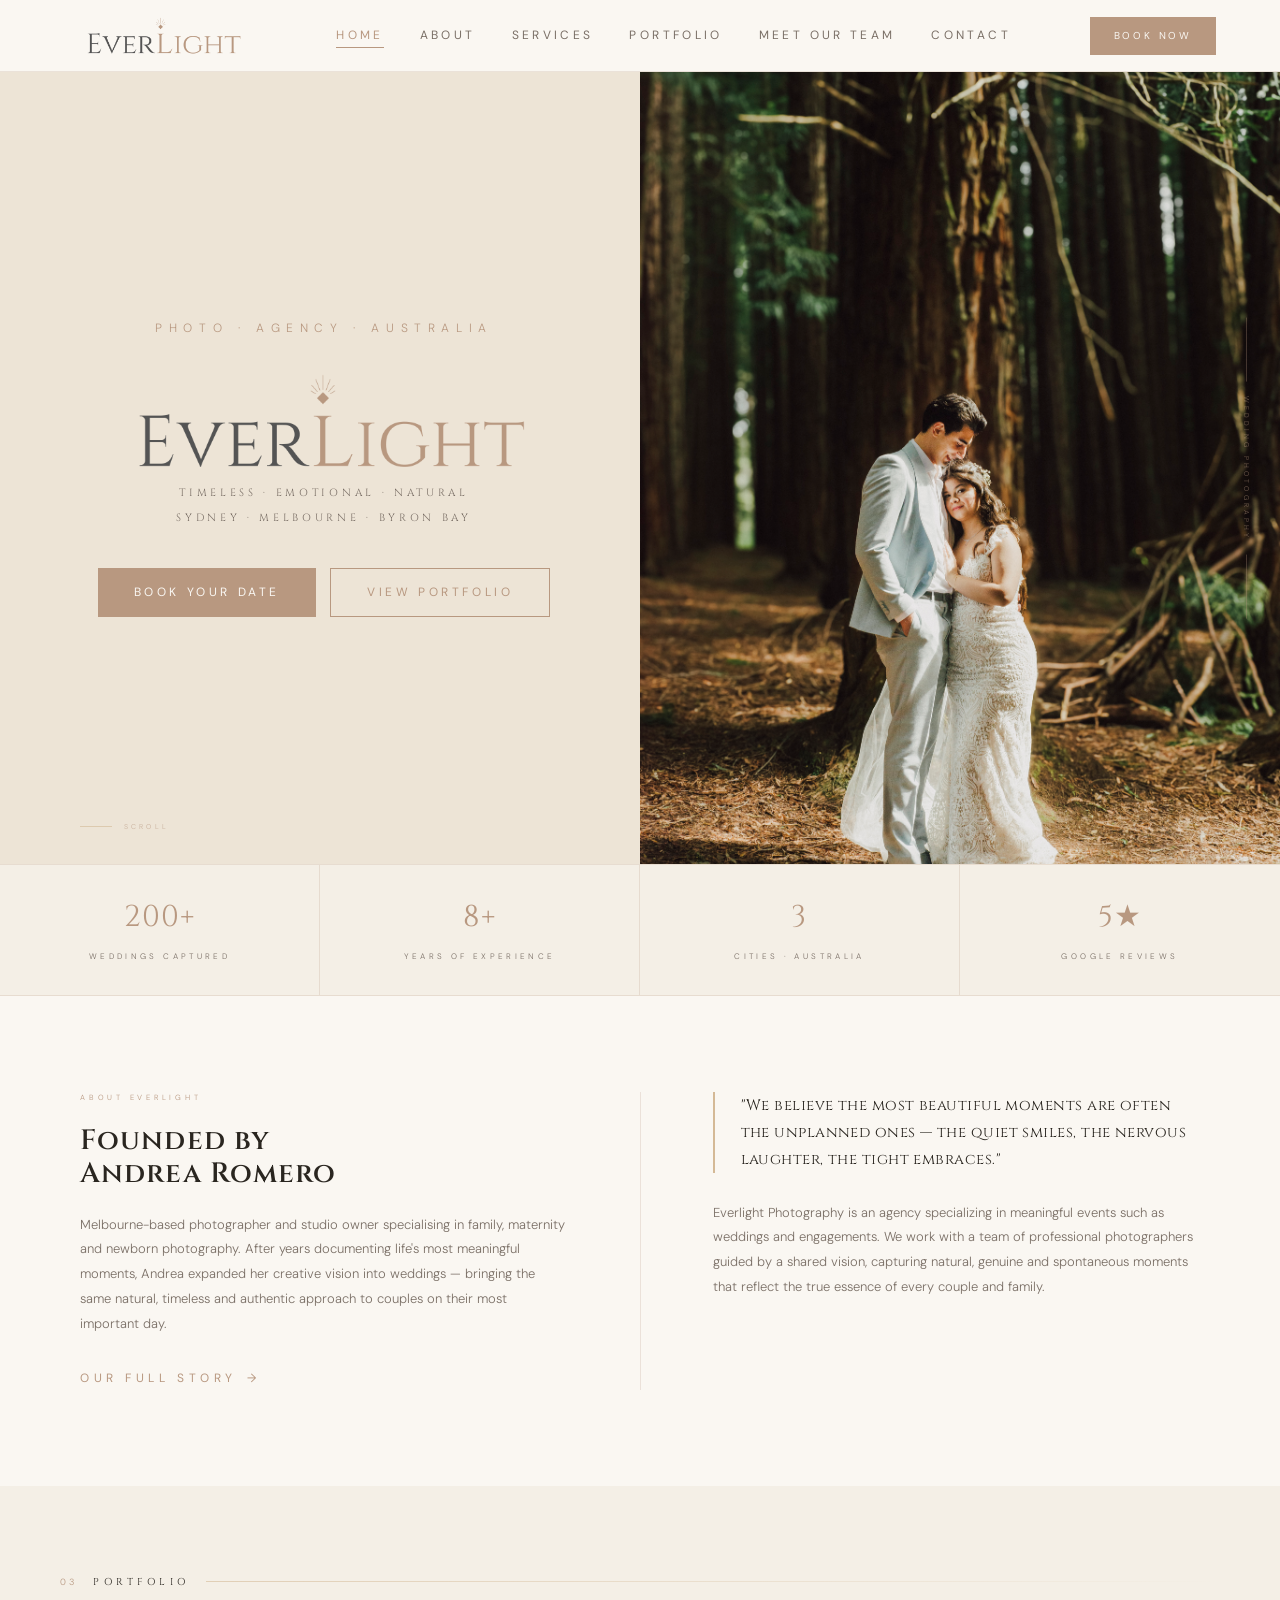
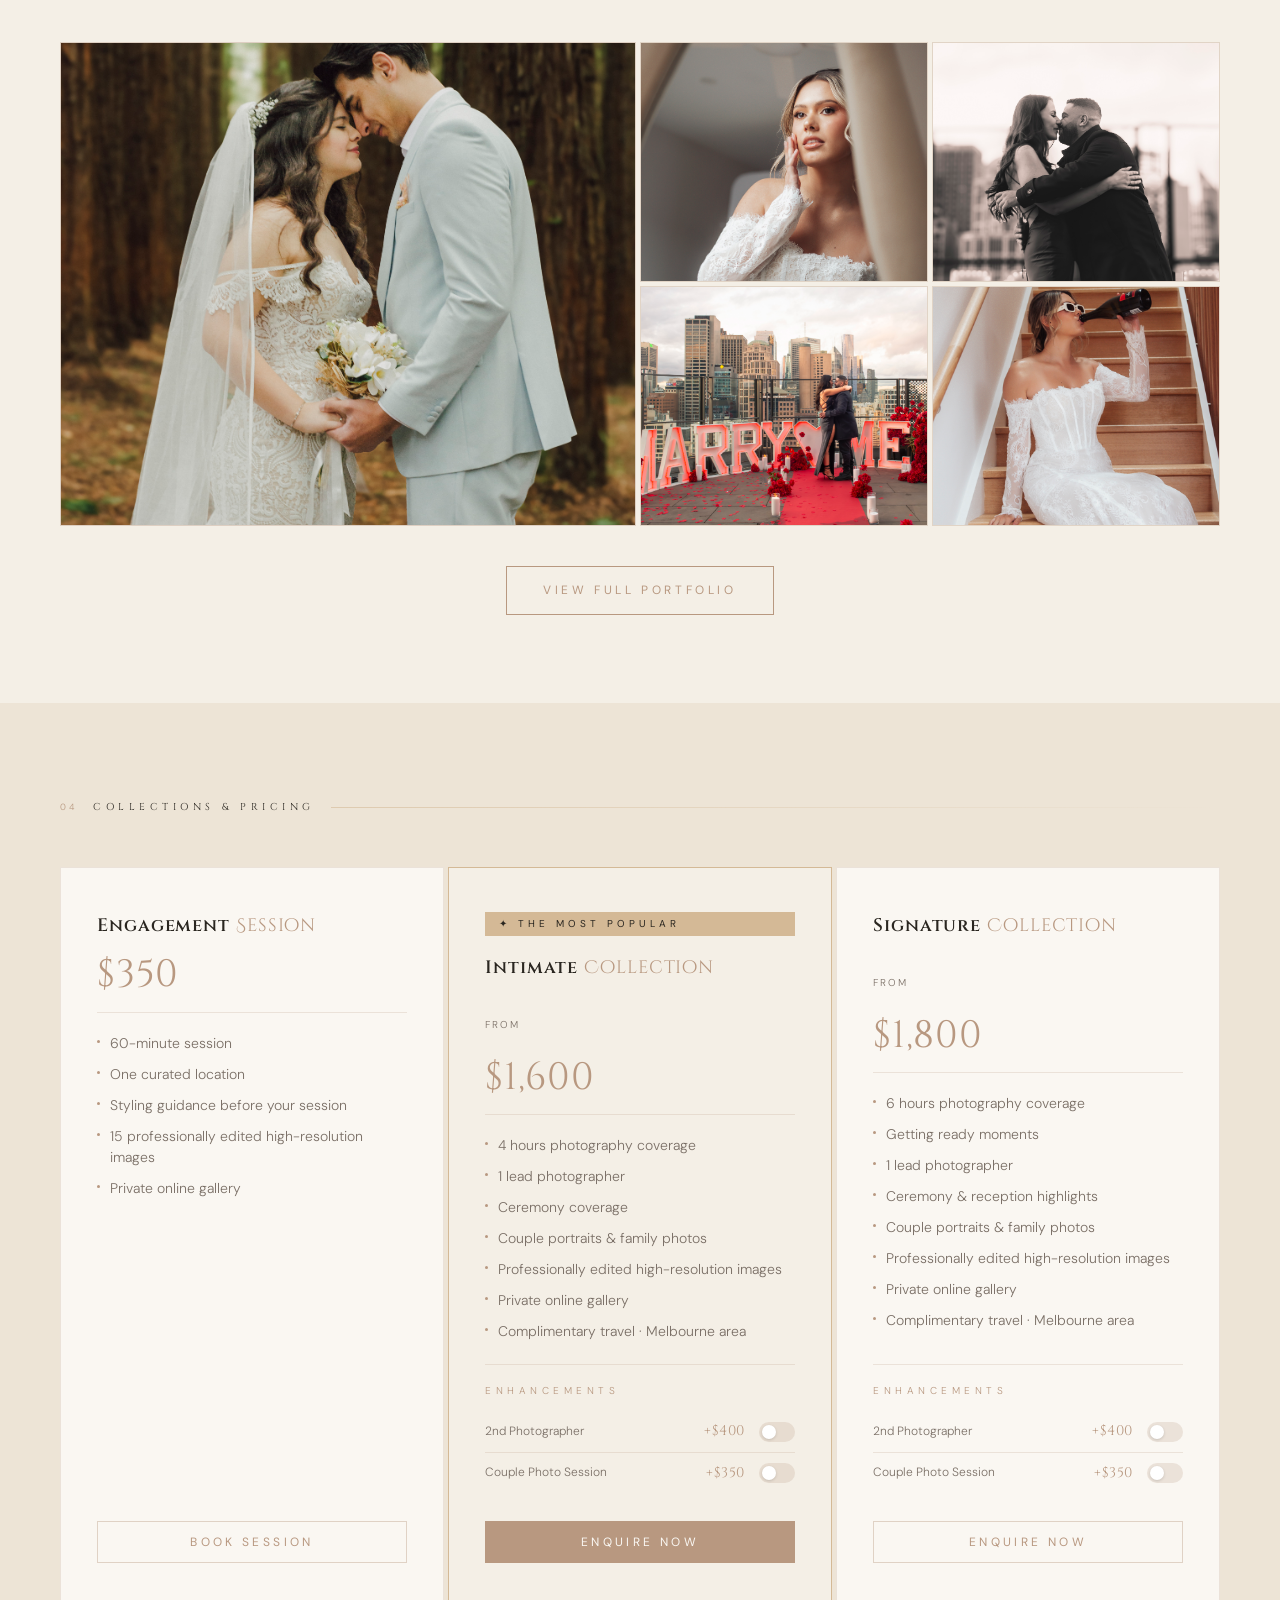
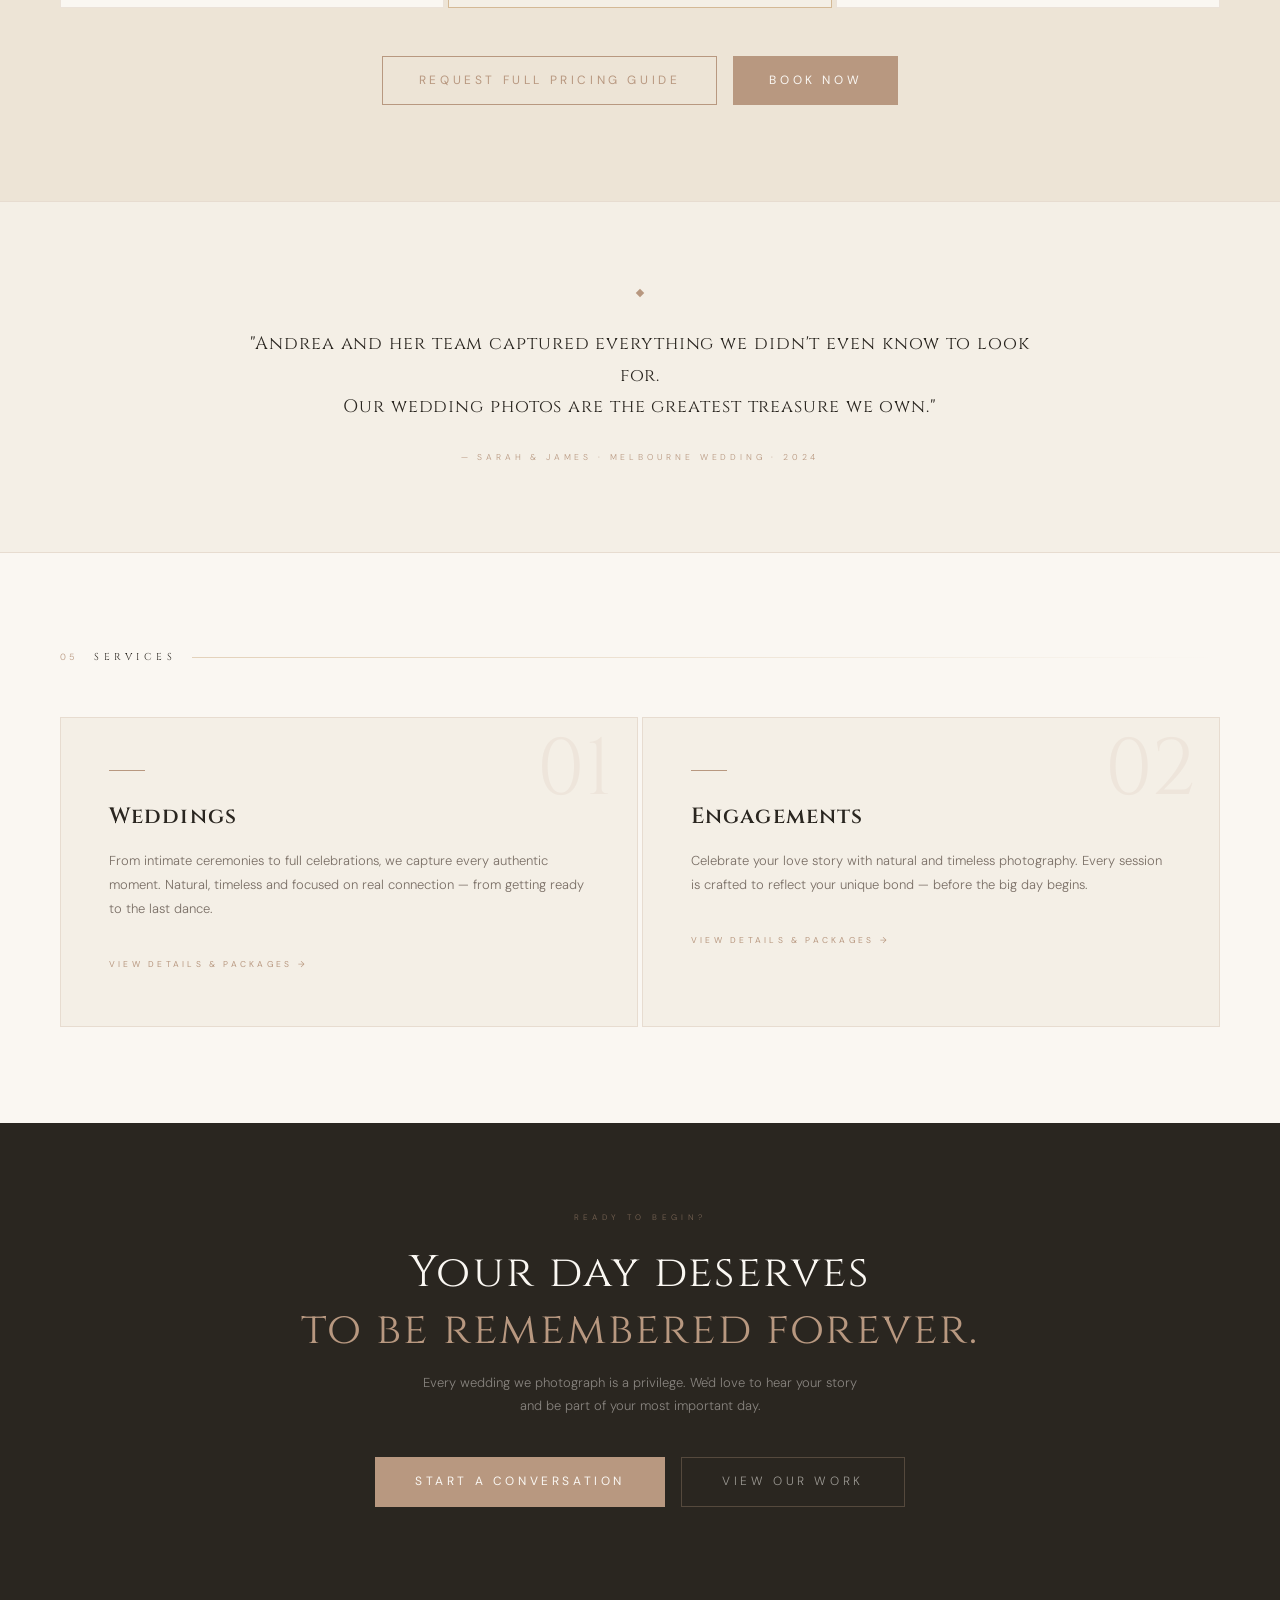
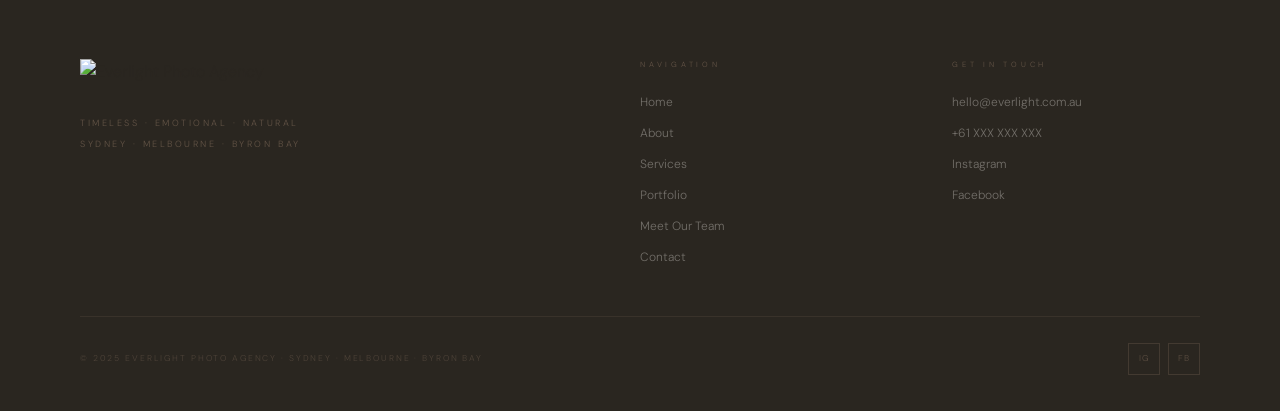
==== index.html @ 7fea63db "Primeros archivos" ====
<!DOCTYPE html>
<html lang="en">
<head>
  <meta charset="UTF-8">
  <meta name="viewport" content="width=device-width, initial-scale=1.0">
  <title>Everlight Photo Agency — Luxury Wedding Photography · Sydney · Melbourne · Byron Bay</title>
  <meta name="description" content="Everlight is a luxury wedding photography agency based in Australia. Timeless, emotional and natural photography for couples who value artistry above all.">
  <link rel="stylesheet" href="css/style.css">
  <style>
    /* Page-specific micro adjustments */
    .hero-photo-side { background: var(--linen); }
  </style>
</head>
<body>

  <!-- ════════════════════════════════════════════
       NAVBAR
  ════════════════════════════════════════════ -->
  <nav class="navbar" id="navbar">
    <a href="index.html" class="logo-wrap">
      <img src="images/logo-light.png" alt="Everlight Photo Agency" class="navbar-logo">
    </a>

    <div class="nav-links">
      <a href="index.html"     class="nav-link active">Home</a>
      <a href="about.html"     class="nav-link">About</a>
      <a href="services.html"  class="nav-link">Services</a>
      <a href="portfolio.html" class="nav-link">Portfolio</a>
      <a href="team.html"      class="nav-link">Meet Our Team</a>
      <a href="contact.html"   class="nav-link">Contact</a>
    </div>

    <a href="contact.html" class="nav-cta">Book Now</a>
  </nav>


  <!-- ════════════════════════════════════════════
       HERO — Split layout
  ════════════════════════════════════════════ -->
  <section class="hero">
    <!-- Left: content -->
    <div class="hero-content-side">
      <div class="hero-inner">
        <p class="hero-eyebrow">Photo · Agency · Australia</p>
        <h1 class="hero-heading">
          <img src="images/logo-light.png" alt="Everlight Photo Agency" >
        </h1>
        <p class="hero-tagline">
          Timeless · Emotional · Natural<br>
          Sydney · Melbourne · Byron Bay
        </p>
        <div class="hero-cta-row">
          <a href="contact.html"   class="btn-primary">Book Your Date</a>
          <a href="portfolio.html" class="btn-outline">View Portfolio</a>
        </div>
      </div>
      <div class="hero-scroll">
        <div class="hero-scroll-line"></div>
        <span class="hero-scroll-text">Scroll</span>
      </div>
    </div>

    <!-- Right: photo -->
    <div class="hero-photo-side">
      <img src="images/hero-wedding.png" alt="Everlight — Wedding Photography">
      <!-- Vertical label overlay -->
      <div class="hero-aside">
        <div class="hero-aside-line"></div>
        <span class="hero-aside-text">Wedding Photography</span>
        <div class="hero-aside-line"></div>
      </div>
    </div>
  </section>


  <!-- ════════════════════════════════════════════
       STATS STRIP
  ════════════════════════════════════════════ -->
  <div class="stats-strip">
    <div class="stat-item">
      <span class="stat-num">200+</span>
      <span class="stat-label">Weddings Captured</span>
    </div>
    <div class="stat-item">
      <span class="stat-num">8+</span>
      <span class="stat-label">Years of Experience</span>
    </div>
    <div class="stat-item">
      <span class="stat-num">3</span>
      <span class="stat-label">Cities · Australia</span>
    </div>
    <div class="stat-item">
      <span class="stat-num">5★</span>
      <span class="stat-label">Google Reviews</span>
    </div>
  </div>


  <!-- ════════════════════════════════════════════
       ABOUT — Andrea Romero
  ════════════════════════════════════════════ -->
  <section class="about-section">
    <!-- Left col -->
    <div>
      <span class="about-eyebrow">About Everlight</span>
      <h2 class="about-title">Founded by<br>Andrea Romero</h2>
      <p class="about-text">Melbourne-based photographer and studio owner specialising in family, maternity and newborn photography. After years documenting life's most meaningful moments, Andrea expanded her creative vision into weddings — bringing the same natural, timeless and authentic approach to couples on their most important day.</p>
      <a href="about.html" class="btn-ghost">Our Full Story <span class="arrow">→</span></a>
    </div>

    <div class="about-divider"></div>

    <!-- Right col -->
    <div>
      <div class="about-quote-block">
        <blockquote class="about-quote">"We believe the most beautiful moments are often the unplanned ones — the quiet smiles, the nervous laughter, the tight embraces."</blockquote>
      </div>
      <p class="about-body">Everlight Photography is an agency specializing in meaningful events such as weddings and engagements. We work with a team of professional photographers guided by a shared vision, capturing natural, genuine and spontaneous moments that reflect the true essence of every couple and family.</p>
    </div>
  </section>


  <!-- ════════════════════════════════════════════
       PORTFOLIO GALLERY
  ════════════════════════════════════════════ -->
  <section class="gallery-section">
    <div class="section-eyebrow">
      <span class="eyebrow-num">03</span>
      <span class="eyebrow-title">Portfolio</span>
      <div class="eyebrow-line"></div>
    </div>

    <div class="gallery-grid">
      <!-- Cell 1 — tall (span 2 rows) · imagen vertical recomendada -->
      <div class="gallery-cell">
        <img src="images/gallery-01.png" alt="Wedding ceremony — Melbourne">
        <span class="gallery-cell-label">Ceremony · Melbourne</span>
      </div>
      <!-- Cell 2 -->
      <div class="gallery-cell">
        <img src="images/gallery-02.png" alt="Portrait — Byron Bay">
        <span class="gallery-cell-label">Portrait · Byron Bay</span>
      </div>
      <!-- Cell 3 -->
      <div class="gallery-cell">
        <img src="images/gallery-03.png" alt="Reception — Sydney">
        <span class="gallery-cell-label">Reception · Sydney</span>
      </div>
      <!-- Cell 4 -->
      <div class="gallery-cell">
        <img src="images/gallery-04.png" alt="Engagement — Yarra Valley">
        <span class="gallery-cell-label">Engagement · Yarra Valley</span>
      </div>
      <!-- Cell 5 -->
      <div class="gallery-cell">
        <img src="images/gallery-05.png" alt="Details — Melbourne">
        <span class="gallery-cell-label">Details · Melbourne</span>
      </div>
    </div>

    <div class="gallery-cta">
      <a href="portfolio.html" class="btn-outline">View Full Portfolio</a>
    </div>
  </section>


  <!-- ════════════════════════════════════════════
       PACKAGES & PRICING
  ════════════════════════════════════════════ -->
  <section class="packages-section">
    <div class="section-eyebrow">
      <span class="eyebrow-num">04</span>
      <span class="eyebrow-title">Collections &amp; Pricing</span>
      <div class="eyebrow-line"></div>
    </div>

    <div class="packages-grid">

      <!-- 01 · Engagement Session -->
      <div class="pkg-card">
        <h3 class="pkg-name">Engagement <em>Session</em></h3>
        <div class="pkg-price">$350</div>
        <div class="pkg-divider"></div>
        <ul class="pkg-features">
          <li><div class="pkg-dot"></div>60-minute session</li>
          <li><div class="pkg-dot"></div>One curated location</li>
          <li><div class="pkg-dot"></div>Styling guidance before your session</li>
          <li><div class="pkg-dot"></div>15 professionally edited high-resolution images</li>
          <li><div class="pkg-dot"></div>Private online gallery</li>
        </ul>
        <button class="pkg-cta" onclick="window.location='contact.html'">Book Session</button>
      </div>

      <!-- 02 · Intimate Collection (Most Popular) -->
      <div class="pkg-card featured" id="home-pkg-intimate" data-base="1600">
        <span class="pkg-featured-tag">✦ The Most Popular</span>
        <h3 class="pkg-name">Intimate <em>Collection</em></h3>
        <div class="pkg-price">
          <span class="pkg-price-from" id="home-intimate-label">From</span><br>
          <span id="home-intimate-price">$1,600</span>
        </div>
        <div class="pkg-divider"></div>
        <ul class="pkg-features">
          <li><div class="pkg-dot"></div>4 hours photography coverage</li>
          <li><div class="pkg-dot"></div>1 lead photographer</li>
          <li><div class="pkg-dot"></div>Ceremony coverage</li>
          <li><div class="pkg-dot"></div>Couple portraits &amp; family photos</li>
          <li><div class="pkg-dot"></div>Professionally edited high-resolution images</li>
          <li><div class="pkg-dot"></div>Private online gallery</li>
          <li><div class="pkg-dot"></div>Complimentary travel · Melbourne area</li>
        </ul>
        <div class="pkg-addons">
          <p class="pkg-addons-title">Enhancements</p>
          <label class="pkg-toggle" for="home-intimate-2nd">
            <span class="toggle-label">
              <span class="toggle-name">2nd Photographer</span>
              <span class="toggle-price">+$400</span>
            </span>
            <input type="checkbox" id="home-intimate-2nd" data-pkg="home-intimate" data-price="400">
            <span class="toggle-track"></span>
          </label>
          <label class="pkg-toggle" for="home-intimate-couple">
            <span class="toggle-label">
              <span class="toggle-name">Couple Photo Session</span>
              <span class="toggle-price">+$350</span>
            </span>
            <input type="checkbox" id="home-intimate-couple" data-pkg="home-intimate" data-price="350">
            <span class="toggle-track"></span>
          </label>
        </div>
        <button class="pkg-cta" onclick="window.location='contact.html'">Enquire Now</button>
      </div>

      <!-- 03 · Signature Collection -->
      <div class="pkg-card" id="home-pkg-signature" data-base="1800">
        <h3 class="pkg-name">Signature <em>Collection</em></h3>
        <div class="pkg-price">
          <span class="pkg-price-from" id="home-signature-label">From</span><br>
          <span id="home-signature-price">$1,800</span>
        </div>
        <div class="pkg-divider"></div>
        <ul class="pkg-features">
          <li><div class="pkg-dot"></div>6 hours photography coverage</li>
          <li><div class="pkg-dot"></div>Getting ready moments</li>
          <li><div class="pkg-dot"></div>1 lead photographer</li>
          <li><div class="pkg-dot"></div>Ceremony &amp; reception highlights</li>
          <li><div class="pkg-dot"></div>Couple portraits &amp; family photos</li>
          <li><div class="pkg-dot"></div>Professionally edited high-resolution images</li>
          <li><div class="pkg-dot"></div>Private online gallery</li>
          <li><div class="pkg-dot"></div>Complimentary travel · Melbourne area</li>
        </ul>
        <div class="pkg-addons">
          <p class="pkg-addons-title">Enhancements</p>
          <label class="pkg-toggle" for="home-signature-2nd">
            <span class="toggle-label">
              <span class="toggle-name">2nd Photographer</span>
              <span class="toggle-price">+$400</span>
            </span>
            <input type="checkbox" id="home-signature-2nd" data-pkg="home-signature" data-price="400">
            <span class="toggle-track"></span>
          </label>
          <label class="pkg-toggle" for="home-signature-couple">
            <span class="toggle-label">
              <span class="toggle-name">Couple Photo Session</span>
              <span class="toggle-price">+$350</span>
            </span>
            <input type="checkbox" id="home-signature-couple" data-pkg="home-signature" data-price="350">
            <span class="toggle-track"></span>
          </label>
        </div>
        <button class="pkg-cta" onclick="window.location='contact.html'">Enquire Now</button>
      </div>

    </div>

    <div class="pkg-pricing-cta">
      <a href="contact.html"   class="btn-outline">Request Full Pricing Guide</a>
      <a href="contact.html"   class="btn-primary">Book Now</a>
    </div>
  </section>


  <!-- ════════════════════════════════════════════
       TESTIMONIAL
  ════════════════════════════════════════════ -->
  <section class="testimonial-section">
    <div class="testi-diamond"></div>
    <blockquote class="testi-quote">
      "Andrea and her team captured everything we didn't even know to look for.<br>
      Our wedding photos are the greatest treasure we own."
    </blockquote>
    <p class="testi-attr">— Sarah &amp; James · Melbourne Wedding · 2024</p>
  </section>


  <!-- ════════════════════════════════════════════
       SERVICES
  ════════════════════════════════════════════ -->
  <section class="services-section">
    <div class="section-eyebrow">
      <span class="eyebrow-num">05</span>
      <span class="eyebrow-title">Services</span>
      <div class="eyebrow-line"></div>
    </div>

    <div class="services-grid">
      <div class="service-card">
        <span class="service-num">01</span>
        <div class="service-bar"></div>
        <h3 class="service-title">Weddings</h3>
        <p class="service-desc">From intimate ceremonies to full celebrations, we capture every authentic moment. Natural, timeless and focused on real connection — from getting ready to the last dance.</p>
        <a href="services.html" class="service-link">View Details &amp; Packages →</a>
      </div>
      <div class="service-card">
        <span class="service-num">02</span>
        <div class="service-bar"></div>
        <h3 class="service-title">Engagements</h3>
        <p class="service-desc">Celebrate your love story with natural and timeless photography. Every session is crafted to reflect your unique bond — before the big day begins.</p>
        <a href="services.html" class="service-link">View Details &amp; Packages →</a>
      </div>
    </div>
  </section>


  <!-- ════════════════════════════════════════════
       CONTACT CTA BAND
  ════════════════════════════════════════════ -->
  <section class="contact-band">
    <span class="contact-band-label">Ready to begin?</span>
    <h2 class="contact-band-title">
      Your day deserves<br><em>to be remembered forever.</em>
    </h2>
    <p class="contact-band-sub">Every wedding we photograph is a privilege. We'd love to hear your story and be part of your most important day.</p>
    <div class="contact-band-btns">
      <a href="contact.html" class="btn-primary-dark">Start a Conversation</a>
      <a href="portfolio.html" class="btn-outline-dark">View Our Work</a>
    </div>
  </section>


  <!-- ════════════════════════════════════════════
       FOOTER
  ════════════════════════════════════════════ -->
  <footer class="footer">
    <div class="footer-top">
      <!-- Brand col -->
      <div>
        <a href="index.html" class="logo-wrap">
          <img src="images/logo-dark.png" alt="Everlight Photo Agency" class="footer-logo">
        </a>
        <p class="footer-tagline">
          Timeless · Emotional · Natural<br>
          Sydney · Melbourne · Byron Bay
        </p>
      </div>

      <!-- Navigation col -->
      <div>
        <p class="footer-col-title">Navigation</p>
        <div class="footer-links">
          <a href="index.html">Home</a>
          <a href="about.html">About</a>
          <a href="services.html">Services</a>
          <a href="portfolio.html">Portfolio</a>
          <a href="team.html">Meet Our Team</a>
          <a href="contact.html">Contact</a>
        </div>
      </div>

      <!-- Contact col -->
      <div>
        <p class="footer-col-title">Get In Touch</p>
        <div class="footer-links">
          <a href="mailto:hello@everlight.com.au">hello@everlight.com.au</a>
          <a href="tel:+61000000000">+61 XXX XXX XXX</a>
          <a href="#" target="_blank">Instagram</a>
          <a href="#" target="_blank">Facebook</a>
        </div>
      </div>
    </div>

    <div class="footer-bottom">
      <p class="footer-copyright">© 2025 Everlight Photo Agency · Sydney · Melbourne · Byron Bay</p>
      <div class="footer-social">
        <a href="#" class="social-btn" aria-label="Instagram">IG</a>
        <a href="#" class="social-btn" aria-label="Facebook">FB</a>
      </div>
    </div>
  </footer>


  <script>
    // Dynamic pricing for add-on toggles
    function updatePackagePrice(pkg) {
      const card  = document.getElementById('home-pkg-' + pkg.replace('home-',''));
      const base  = parseInt(card.dataset.base, 10);
      const boxes = card.querySelectorAll('input[type="checkbox"]');
      let extras  = 0;
      boxes.forEach(cb => { if (cb.checked) extras += parseInt(cb.dataset.price, 10); });
      const total = base + extras;
      document.getElementById(pkg + '-price').textContent = '$' + total.toLocaleString();
      const label = document.getElementById(pkg + '-label');
      label.style.visibility = extras > 0 ? 'hidden' : 'visible';
    }
    document.querySelectorAll('.pkg-toggle input[type="checkbox"]').forEach(cb => {
      cb.addEventListener('change', () => updatePackagePrice(cb.dataset.pkg));
    });

    // Sticky navbar shadow on scroll
    const nav = document.getElementById('navbar');
    window.addEventListener('scroll', () => {
      nav.classList.toggle('scrolled', window.scrollY > 20);
    });
  </script>

</body>
</html>
---- css/style.css ----
/* ============================================================
   EVERLIGHT PHOTO AGENCY — Shared Design System
   Version 1.0 · Australia 2025
   ============================================================ */

@import url('https://fonts.googleapis.com/css2?family=Cinzel:wght@400;500;600;700&family=Cinzel+Decorative:wght@400&family=DM+Sans:ital,wght@0,200;0,300;0,400;0,500;1,300&display=swap');

/* ── CSS Variables ── */
:root {
  --white-linen:  #FAF7F2;
  --warm-cream:   #F4EFE6;
  --linen:        #EDE4D6;
  --champagne:    #D4B996;
  --taupe:        #B89880;
  --mid:          #7A6F66;
  --warm-gray:    #545454;
  --dark:         #2A2620;
  --border:       rgba(184, 152, 128, 0.22);
  --border-mid:   rgba(184, 152, 128, 0.40);

  --font-display: 'Cinzel', serif;
  --font-accent:  'Cinzel Decorative', serif;
  --font-body:    'DM Sans', sans-serif;

  --transition:   0.3s ease;
  --max-width:    1280px;
}

/* ── Reset ── */
*, *::before, *::after { margin: 0; padding: 0; box-sizing: border-box; }
html { scroll-behavior: smooth; }
body {
  background: var(--white-linen);
  font-family: var(--font-body);
  font-weight: 300;
  color: var(--dark);
  line-height: 1.6;
  -webkit-font-smoothing: antialiased;
}
img { display: block; width: 100%; height: 100%; object-fit: cover; }
a { text-decoration: none; color: inherit; }
button { cursor: pointer; border: none; background: none; font-family: var(--font-body); }
ul { list-style: none; }

/* ── Utility ── */
.container {
  width: 100%;
  max-width: var(--max-width);
  margin: 0 auto;
  padding: 0 64px;
}
.section-eyebrow {
  display: flex;
  align-items: center;
  gap: 16px;
  margin-bottom: 52px;
}
.eyebrow-num {
  font-family: var(--font-body);
  font-size: 9px;
  letter-spacing: 0.35em;
  color: var(--taupe);
  text-transform: uppercase;
  font-weight: 300;
}
.eyebrow-title {
  font-family: var(--font-display);
  font-size: 10px;
  letter-spacing: 0.45em;
  text-transform: uppercase;
  color: var(--dark);
  font-weight: 400;
}
.eyebrow-line {
  flex: 1;
  height: 1px;
  background: linear-gradient(90deg, var(--champagne), transparent);
  opacity: 0.6;
}

/* ── Buttons ── */
.btn-primary {
  display: inline-block;
  background: var(--taupe);
  color: var(--white-linen);
  font-family: var(--font-body);
  font-size: 12px;
  font-weight: 400;
  letter-spacing: 0.3em;
  text-transform: uppercase;
  padding: 15px 36px;
  transition: background var(--transition), color var(--transition);
}
.btn-primary:hover { background: var(--dark); }

.btn-outline {
  display: inline-block;
  background: transparent;
  color: var(--taupe);
  font-family: var(--font-body);
  font-size: 12px;
  font-weight: 400;
  letter-spacing: 0.3em;
  text-transform: uppercase;
  padding: 14px 36px;
  border: 1px solid var(--taupe);
  transition: border-color var(--transition), color var(--transition), background var(--transition);
}
.btn-outline:hover { background: var(--taupe); color: var(--white-linen); border-color: var(--taupe); }

.btn-ghost {
  display: inline-flex;
  align-items: center;
  gap: 10px;
  font-family: var(--font-body);
  font-size: 12px;
  font-weight: 400;
  letter-spacing: 0.38em;
  text-transform: uppercase;
  color: var(--taupe);
  transition: gap var(--transition);
}
.btn-ghost:hover { gap: 16px; }
.btn-ghost .arrow { font-style: normal; }

/* ── Diamond Decorator ── */
.diamond {
  display: inline-block;
  width: 5px;
  height: 5px;
  background: var(--taupe);
  transform: rotate(45deg);
  flex-shrink: 0;
}
.diamond-sm {
  width: 4px;
  height: 4px;
}
.diamond-lg {
  width: 7px;
  height: 7px;
}

/* ── Logo images ── */
.logo-wrap {
  display: inline-flex;
  align-items: center;
  text-decoration: none;
  flex-shrink: 0;
}
.navbar-logo {
  height: 48px;
  width: auto;
  display: block;
  object-fit: contain;
}
.footer-logo {
  height: 40px;
  width: auto;
  display: block;
  object-fit: contain;
}

/* ── NAVBAR ── */
.navbar {
  position: sticky;
  top: 0;
  z-index: 100;
  background: var(--white-linen);
  border-bottom: 1px solid var(--border);
  height: 72px;
  display: flex;
  align-items: center;
  justify-content: space-between;
  padding: 0 64px;
  transition: box-shadow var(--transition);
}
.navbar.scrolled { box-shadow: 0 2px 24px rgba(42,38,32,0.06); }

.nav-links {
  display: flex;
  align-items: center;
  gap: 36px;
}
.nav-link {
  font-family: var(--font-body);
  font-size: 12px;
  letter-spacing: 0.28em;
  text-transform: uppercase;
  color: var(--mid);
  font-weight: 400;
  position: relative;
  transition: color var(--transition);
}
.nav-link::after {
  content: '';
  position: absolute;
  bottom: -3px;
  left: 0;
  width: 0;
  height: 1px;
  background: var(--taupe);
  transition: width var(--transition);
}
.nav-link:hover { color: var(--taupe); }
.nav-link:hover::after, .nav-link.active::after { width: 100%; }
.nav-link.active { color: var(--taupe); }

.nav-cta {
  background: var(--taupe);
  color: var(--white-linen);
  font-family: var(--font-body);
  font-size: 10px;
  letter-spacing: 0.28em;
  text-transform: uppercase;
  padding: 11px 24px;
  font-weight: 400;
  transition: background var(--transition);
}
.nav-cta:hover { background: var(--dark); }

/* ── HERO ── */
.hero {
  position: relative;
  min-height: 88vh;
  background: var(--linen);
  display: grid;
  grid-template-columns: 1fr 1fr;
  overflow: hidden;
}

/* Hero photo fill — img inside .hero-photo-side fills absolutely */
.hero-photo-side > img {
  position: absolute;
  inset: 0;
  width: 100%;
  height: 100%;
  object-fit: cover;
  object-position: center;
}

/* Gallery, team, about, portfolio img containers */
.gallery-cell img,
.portfolio-cell img,
.team-photo img,
.about-photo img {
  width: 100%;
  height: 100%;
  object-fit: cover;
  object-position: center;
  display: block;
}

/* Gallery cell hover zoom on real images */
.gallery-cell img,
.portfolio-cell img {
  transition: transform 0.5s ease;
}
.gallery-cell:hover img,
.portfolio-cell:hover img { transform: scale(1.04); }
.hero-content-side {
  display: flex;
  align-items: center;
  padding: 80px 72px 80px 80px;
  position: relative;
  z-index: 2;
}
.hero-inner { max-width: 520px; text-align: center;}
.hero-eyebrow {
  font-family: var(--font-body);
  font-size: 12px;
  letter-spacing: 0.55em;
  text-transform: uppercase;
  color: var(--taupe);
  font-weight: 300;
  margin-bottom: 22px;
}
.hero-heading {
  font-family: var(--font-display);
  font-size: clamp(52px, 5.5vw, 72px);
  line-height: 1;
  letter-spacing: 0.02em;
  margin-bottom: 0;
}
.hero-ever  { font-weight: 600; color: var(--dark); display: block; }
.hero-light { font-weight: 400; color: var(--taupe); display: block; }
.hero-rule {
  width: 52px;
  height: 1px;
  background: var(--champagne);
  margin: 28px 0;
}
.hero-tagline {
  font-family: var(--font-display);
  font-size: 10.5px;
  font-weight: 400;
  letter-spacing: 0.35em;
  text-transform: uppercase;
  color: var(--mid);
  line-height: 2.4;
  margin-bottom: 36px;
}
.hero-cta-row {
  display: flex;
    gap: 14px;
    flex-wrap: nowrap;
    align-content: flex-start;
    flex-direction: row;
    justify-content: center;
    align-items: center;
}
.hero-scroll {
  position: absolute;
  bottom: 32px;
  left: 80px;
  display: flex;
  align-items: center;
  gap: 12px;
}
.hero-scroll-line { width: 32px; height: 1px; background: var(--champagne); opacity: 0.6; }
.hero-scroll-text {
  font-size: 7px;
  letter-spacing: 0.45em;
  text-transform: uppercase;
  color: var(--taupe);
  opacity: 0.65;
}

.hero-photo-side {
  position: relative;
  overflow: hidden;
  background: var(--warm-cream);
}
.hero-photo-side img {
  width: 100%;
  height: 100%;
  object-fit: cover;
  object-position: center;
}
.hero-photo-placeholder {
  width: 100%;
  height: 100%;
  display: flex;
  flex-direction: column;
  align-items: center;
  justify-content: center;
  gap: 16px;
  background: var(--warm-cream);
}
.hero-photo-placeholder svg { opacity: 0.2; }
.hero-photo-placeholder span {
  font-size: 8px;
  letter-spacing: 0.45em;
  text-transform: uppercase;
  color: var(--taupe);
  opacity: 0.5;
}
.hero-aside {
  position: absolute;
  right: 28px;
  top: 50%;
  transform: translateY(-50%);
  display: flex;
  flex-direction: column;
  align-items: center;
  gap: 14px;
  z-index: 3;
}
.hero-aside-line { width: 1px; height: 64px; background: rgba(184,152,128,0.3); }
.hero-aside-text {
  font-size: 7px;
  letter-spacing: 0.45em;
  text-transform: uppercase;
  color: var(--taupe);
  writing-mode: vertical-lr;
  opacity: 0.55;
}

/* ── STATS STRIP ── */
.stats-strip {
  background: var(--warm-cream);
  border-top: 1px solid var(--border);
  border-bottom: 1px solid var(--border);
  display: grid;
  grid-template-columns: repeat(4, 1fr);
}
.stat-item {
  padding: 28px 40px;
  text-align: center;
  border-right: 1px solid var(--border);
}
.stat-item:last-child { border-right: none; }
.stat-num {
  font-family: var(--font-display);
  font-size: 30px;
  font-weight: 400;
  color: var(--taupe);
  letter-spacing: 0.04em;
  display: block;
}
.stat-label {
  font-size: 8px;
  letter-spacing: 0.42em;
  text-transform: uppercase;
  color: var(--mid);
  margin-top: 5px;
  font-weight: 300;
}

/* ── ABOUT ── */
.about-section {
  background: var(--white-linen);
  padding: 96px 80px;
  display: grid;
  grid-template-columns: 1fr 1px 1fr;
  gap: 72px;
  align-items: start;
}
.about-divider { background: var(--border); align-self: stretch; }
.about-eyebrow {
  font-size: 7.5px;
  letter-spacing: 0.5em;
  text-transform: uppercase;
  color: var(--taupe);
  margin-bottom: 20px;
  font-weight: 300;
  display: block;
}
.about-title {
  font-family: var(--font-display);
  font-size: 28px;
  font-weight: 600;
  color: var(--dark);
  letter-spacing: 0.04em;
  line-height: 1.2;
  margin-bottom: 22px;
}
.about-text {
  font-size: 13px;
  line-height: 1.9;
  color: var(--mid);
  font-weight: 300;
  margin-bottom: 28px;
}
.about-photo {
  width: 100%;
  aspect-ratio: 4/5;
  background: var(--warm-cream);
  border: 1px solid var(--border);
  overflow: hidden;
  margin-bottom: 24px;
}
.about-quote-block {
  border-left: 2px solid var(--champagne);
  padding-left: 26px;
  margin-bottom: 28px;
}
.about-quote {
  font-family: var(--font-display);
  font-size: 15px;
  font-weight: 400;
  color: var(--dark);
  letter-spacing: 0.03em;
  line-height: 1.8;
}
.about-body {
  font-size: 13px;
  line-height: 1.9;
  color: var(--mid);
  font-weight: 300;
}

/* ── GALLERY ── */
.gallery-section {
  background: var(--warm-cream);
  padding: 88px 60px;
}
.gallery-grid {
  display: grid;
  grid-template-columns: 2fr 1fr 1fr;
  grid-template-rows: 240px 240px;
  gap: 4px;
}
.gallery-cell {
  position: relative;
  overflow: hidden;
  background: rgba(184,152,128,0.12);
  border: 1px solid var(--border);
  display: flex;
  align-items: center;
  justify-content: center;
}
.gallery-cell:first-child { grid-row: span 2; background: rgba(184,152,128,0.18); }
.gallery-cell img {
  width: 100%;
  height: 100%;
  object-fit: cover;
  transition: transform 0.5s ease;
}
.gallery-cell:hover img { transform: scale(1.04); }
.gallery-placeholder {
  display: flex;
  flex-direction: column;
  align-items: center;
  gap: 10px;
}
.gallery-placeholder svg { opacity: 0.2; }
.gallery-placeholder span {
  font-size: 7.5px;
  letter-spacing: 0.4em;
  text-transform: uppercase;
  color: var(--taupe);
  opacity: 0.5;
}
.gallery-cell-label {
  position: absolute;
  bottom: 12px;
  left: 14px;
  font-size: 7px;
  letter-spacing: 0.38em;
  text-transform: uppercase;
  color: var(--taupe);
  opacity: 0;
  transition: opacity var(--transition);
}
.gallery-cell:hover .gallery-cell-label { opacity: 0.7; }
.gallery-cta { text-align: center; margin-top: 40px; }

/* ── PACKAGES ── */
.packages-section { background: var(--linen); padding: 96px 60px; }
.packages-grid {
  display: grid;
  grid-template-columns: repeat(3, 1fr);
  gap: 4px;
  margin-top: 0;
}
.pkg-card {
  background: var(--white-linen);
  padding: 44px 36px;
  border: 1px solid var(--border);
  display: flex;
  flex-direction: column;
  transition: background 0.35s ease, border-color 0.35s ease;
  cursor: default;
}
.pkg-card:hover { background: var(--champagne); border-color: var(--taupe); }
.pkg-card.featured {
  background: var(--warm-cream);
  border-color: var(--champagne);
}
.pkg-card.featured:hover { background: var(--linen); border-color: var(--taupe); }
.pkg-featured-tag {
  display: inline-block;
  background: var(--champagne);
  color: var(--dark);
  font-size: 10px;
  letter-spacing: 0.4em;
  text-transform: uppercase;
  padding: 4px 14px;
  margin-bottom: 18px;
  font-weight: 400;
}
.pkg-badge {
  font-size: 7.5px;
  letter-spacing: 0.45em;
  text-transform: uppercase;
  color: var(--taupe);
  margin-bottom: 16px;
  display: block;
  font-weight: 300;
}
.pkg-name {
  font-family: var(--font-display);
  font-size: 18px;
  font-weight: 600;
  color: var(--dark);
  letter-spacing: 0.05em;
  margin-bottom: 4px;
}
.pkg-name em {
  font-family: var(--font-accent);
  font-style: normal;
  font-weight: 400;
  color: var(--taupe);
}
.pkg-price {
  font-family: var(--font-display);
  font-size: 38px;
  font-weight: 400;
  color: var(--taupe);
  letter-spacing: 0.02em;
  
}
.pkg-price-from {
  font-size: 10px;
  font-family: var(--font-body);
  color: var(--mid);
  font-weight: 300;
  letter-spacing: 0.2em;
  text-transform: uppercase;
}
.pkg-divider { height: 1px; background: var(--border); margin: 6px 0 20px; }
.pkg-features {
  display: flex;
  flex-direction: column;
  gap: 10px;
  flex: 1;
}
.pkg-features li {
  font-size: 14px;
  color: var(--mid);
  font-weight: 300;
  display: flex;
  align-items: flex-start;
  gap: 10px;
  line-height: 1.5;
}
.pkg-dot {
  width: 3px;
  height: 3px;
  border-radius: 50%;
  background: var(--taupe);
  margin-top: 7px;
  flex-shrink: 0;
}
.pkg-cta {
  margin-top: 28px;
  width: 100%;
  background: transparent;
  border: 1px solid var(--border-mid);
  padding: 12px;
  font-size: 12px;
  letter-spacing: 0.28em;
  text-transform: uppercase;
  color: var(--taupe);
  font-family: var(--font-body);
  font-weight: 400;
  transition: background var(--transition), color var(--transition), border-color var(--transition);
}
.pkg-cta:hover, .pkg-card.featured .pkg-cta {
  background: var(--taupe);
  color: var(--white-linen);
  border-color: var(--taupe);
}
.pkg-card.featured .pkg-cta:hover { background: var(--dark); border-color: var(--dark); }
.pkg-pricing-cta {
  margin-top: 48px;
  display: flex;
  justify-content: center;
  gap: 16px;
}

/* ── Package add-on toggles ── */
.pkg-addons {
  margin-top: 22px;
  padding-top: 18px;
  border-top: 1px solid var(--border);
}
.pkg-addons-title {
  font-size: 10px;
  letter-spacing: 0.45em;
  text-transform: uppercase;
  color: var(--taupe);
  font-weight: 300;
  margin-bottom: 12px;
}
.pkg-toggle {
  display: flex;
  align-items: center;
  justify-content: space-between;
  padding: 9px 0;
  border-bottom: 1px solid var(--border);
  cursor: pointer;
  user-select: none;
}
.pkg-toggle:last-of-type { border-bottom: none; }
.toggle-label {
  display: flex;
  align-items: center;
  flex: 1;
  gap: 6px;
  margin-right: 14px;
}
.toggle-name {
  font-size: 12px;
  color: var(--mid);
  font-weight: 300;
  flex: 1;
}
.toggle-price {
  font-size: 14px;
  color: var(--taupe);
  font-weight: 400;
  font-family: var(--font-display);
  letter-spacing: 0.04em;
}
.pkg-toggle input[type="checkbox"] { display: none; }
.toggle-track {
  width: 36px;
  height: 20px;
  background: var(--border);
  border-radius: 10px;
  position: relative;
  flex-shrink: 0;
  transition: background 0.25s ease;
}
.toggle-track::after {
  content: '';
  position: absolute;
  width: 14px;
  height: 14px;
  background: #fff;
  border-radius: 50%;
  top: 3px;
  left: 3px;
  transition: transform 0.25s ease;
  box-shadow: 0 1px 3px rgba(0,0,0,0.15);
}
.pkg-toggle input:checked ~ .toggle-track { background: var(--taupe); }
.pkg-toggle input:checked ~ .toggle-track::after { transform: translateX(16px); }

/* ── TESTIMONIAL ── */
.testimonial-section {
  background: var(--warm-cream);
  padding: 88px 120px;
  text-align: center;
  border-top: 1px solid var(--border);
  border-bottom: 1px solid var(--border);
}
.testi-diamond {
  width: 6px;
  height: 6px;
  background: var(--taupe);
  transform: rotate(45deg);
  margin: 0 auto 32px;
}
.testi-quote {
  font-family: var(--font-display);
  font-size: 18px;
  font-weight: 400;
  color: var(--dark);
  letter-spacing: 0.05em;
  line-height: 1.75;
  margin-bottom: 28px;
  max-width: 820px;
  margin-left: auto;
  margin-right: auto;
}
.testi-attr {
  font-size: 8.5px;
  letter-spacing: 0.45em;
  text-transform: uppercase;
  color: var(--taupe);
  font-weight: 300;
}

/* ── SERVICES ── */
.services-section { background: var(--white-linen); padding: 96px 60px; }
.services-grid {
  display: grid;
  grid-template-columns: 1fr 1fr;
  gap: 4px;
}
.service-card {
  background: var(--warm-cream);
  padding: 52px 48px;
  border: 1px solid var(--border);
  position: relative;
  overflow: hidden;
  transition: border-color var(--transition);
}
.service-card:hover { border-color: var(--taupe); }
.service-num {
  font-family: var(--font-display);
  font-size: 80px;
  font-weight: 400;
  color: rgba(184,152,128,0.1);
  position: absolute;
  top: 12px;
  right: 24px;
  line-height: 1;
}
.service-bar { width: 36px; height: 1px; background: var(--taupe); margin-bottom: 28px; }
.service-title {
  font-family: var(--font-display);
  font-size: 22px;
  font-weight: 600;
  color: var(--dark);
  letter-spacing: 0.05em;
  margin-bottom: 14px;
}
.service-desc {
  font-size: 13px;
  line-height: 1.85;
  color: var(--mid);
  font-weight: 300;
  margin-bottom: 28px;
}
.service-link {
  font-size: 8.5px;
  letter-spacing: 0.38em;
  text-transform: uppercase;
  color: var(--taupe);
  font-weight: 400;
  display: inline-flex;
  align-items: center;
  gap: 10px;
  transition: gap var(--transition);
}
.service-link:hover { gap: 16px; }

/* ── CONTACT CTA BAND ── */
.contact-band {
  background: var(--dark);
  padding: 88px 80px;
  text-align: center;
}
.contact-band-label {
  font-size: 8px;
  letter-spacing: 0.55em;
  text-transform: uppercase;
  color: rgba(184,152,128,0.55);
  font-weight: 300;
  margin-bottom: 20px;
  display: block;
}
.contact-band-title {
  font-family: var(--font-display);
  font-size: clamp(28px, 3.5vw, 44px);
  font-weight: 400;
  color: var(--white-linen);
  letter-spacing: 0.05em;
  line-height: 1.3;
  margin-bottom: 12px;
}
.contact-band-title em {
  font-style: normal;
  color: var(--taupe);
}
.contact-band-sub {
  font-size: 13px;
  color: rgba(250,247,242,0.45);
  font-weight: 300;
  margin-bottom: 40px;
  max-width: 440px;
  margin-left: auto;
  margin-right: auto;
  line-height: 1.8;
}
.contact-band-btns { display: flex; gap: 16px; justify-content: center; }
.btn-primary-dark {
  display: inline-block;
  background: var(--taupe);
  color: var(--white-linen);
  font-family: var(--font-body);
  font-size: 12px;
  font-weight: 400;
  letter-spacing: 0.3em;
  text-transform: uppercase;
  padding: 15px 40px;
  transition: background var(--transition);
}
.btn-primary-dark:hover { background: var(--champagne); color: var(--dark); }
.btn-outline-dark {
  display: inline-block;
  background: transparent;
  color: rgba(250,247,242,0.55);
  font-family: var(--font-body);
  font-size: 12px;
  font-weight: 300;
  letter-spacing: 0.3em;
  text-transform: uppercase;
  padding: 14px 40px;
  border: 1px solid rgba(184,152,128,0.3);
  transition: border-color var(--transition), color var(--transition);
}
.btn-outline-dark:hover { border-color: var(--taupe); color: var(--taupe); }

/* ── FOOTER ── */
.footer { background: var(--dark); padding: 64px 80px 36px; }
.footer-top {
  display: grid;
  grid-template-columns: 2fr 1fr 1fr;
  gap: 64px;
  padding-bottom: 48px;
  border-bottom: 1px solid rgba(184,152,128,0.1);
}
.footer-tagline {
  font-size: 9px;
  letter-spacing: 0.28em;
  text-transform: uppercase;
  color: rgba(184,152,128,0.4);
  margin-top: 14px;
  line-height: 2.4;
  font-weight: 300;
}
.footer-col-title {
  font-size: 7.5px;
  letter-spacing: 0.5em;
  text-transform: uppercase;
  color: rgba(184,152,128,0.4);
  margin-bottom: 22px;
  font-weight: 300;
}
.footer-links { display: flex; flex-direction: column; gap: 12px; }
.footer-links a {
  font-size: 12px;
  color: rgba(250,247,242,0.35);
  font-weight: 300;
  transition: color var(--transition);
}
.footer-links a:hover { color: rgba(250,247,242,0.7); }
.footer-bottom {
  display: flex;
  justify-content: space-between;
  align-items: center;
  padding-top: 26px;
}
.footer-copyright {
  font-size: 8.5px;
  letter-spacing: 0.22em;
  color: rgba(184,152,128,0.25);
  text-transform: uppercase;
}
.footer-social { display: flex; gap: 8px; }
.social-btn {
  width: 32px;
  height: 32px;
  border: 1px solid rgba(184,152,128,0.18);
  display: flex;
  align-items: center;
  justify-content: center;
  font-size: 8.5px;
  letter-spacing: 0.06em;
  color: rgba(184,152,128,0.35);
  font-family: var(--font-body);
  transition: border-color var(--transition), color var(--transition);
}
.social-btn:hover { border-color: var(--taupe); color: var(--taupe); }

/* ── PAGE HERO (sub-pages) ── */
.page-hero {
  background: var(--linen);
  padding: 88px 80px 72px;
  border-bottom: 1px solid var(--border);
}
.page-hero-label {
  font-size: 8px;
  letter-spacing: 0.55em;
  text-transform: uppercase;
  color: var(--taupe);
  font-weight: 300;
  display: block;
  margin-bottom: 20px;
}
.page-hero-title {
  font-family: var(--font-display);
  font-size: clamp(36px, 4.5vw, 58px);
  font-weight: 600;
  color: var(--dark);
  letter-spacing: 0.04em;
  line-height: 1.05;
  margin-bottom: 18px;
}
.page-hero-title em { font-style: normal; color: var(--taupe); font-weight: 400; }
.page-hero-sub {
  font-size: 13px;
  color: var(--mid);
  font-weight: 300;
  line-height: 1.8;
  max-width: 560px;
}
.page-hero-rule { width: 52px; height: 1px; background: var(--champagne); margin: 22px 0; }

/* ── CONTACT FORM ── */
.contact-section { background: var(--white-linen); padding: 96px 80px; }
.contact-grid { display: grid; grid-template-columns: 1fr 1.4fr; gap: 88px; align-items: start; }
.contact-info-label {
  font-size: 7.5px;
  letter-spacing: 0.5em;
  text-transform: uppercase;
  color: var(--taupe);
  font-weight: 300;
  margin-bottom: 22px;
  display: block;
}
.contact-info-title {
  font-family: var(--font-display);
  font-size: 28px;
  font-weight: 600;
  color: var(--dark);
  letter-spacing: 0.04em;
  line-height: 1.2;
  margin-bottom: 20px;
}
.contact-info-text {
  font-size: 13px;
  color: var(--mid);
  font-weight: 300;
  line-height: 1.9;
  margin-bottom: 36px;
}
.contact-detail { margin-bottom: 16px; }
.contact-detail-label {
  font-size: 7px;
  letter-spacing: 0.45em;
  text-transform: uppercase;
  color: var(--taupe);
  font-weight: 300;
  display: block;
  margin-bottom: 5px;
}
.contact-detail-value {
  font-size: 13px;
  color: var(--dark);
  font-weight: 300;
}
.contact-detail-divider { height: 1px; background: var(--border); margin: 18px 0; }

/* Form */
.form-row { display: grid; grid-template-columns: 1fr 1fr; gap: 16px; margin-bottom: 16px; }
.form-group { margin-bottom: 16px; }
.form-group.full { grid-column: 1 / -1; }
.form-label {
  display: block;
  font-size: 7.5px;
  letter-spacing: 0.45em;
  text-transform: uppercase;
  color: var(--taupe);
  font-weight: 300;
  margin-bottom: 8px;
}
.form-input, .form-select, .form-textarea {
  width: 100%;
  background: var(--warm-cream);
  border: 1px solid var(--border);
  padding: 13px 16px;
  font-family: var(--font-body);
  font-size: 13px;
  font-weight: 300;
  color: var(--dark);
  outline: none;
  transition: border-color var(--transition);
  appearance: none;
  border-radius: 0;
}
.form-input::placeholder, .form-textarea::placeholder { color: var(--mid); opacity: 0.5; }
.form-input:focus, .form-select:focus, .form-textarea:focus { border-color: var(--taupe); }
.form-textarea { resize: vertical; min-height: 130px; }
.form-submit {
  width: 100%;
  background: var(--taupe);
  color: var(--white-linen);
  font-family: var(--font-body);
  font-size: 9px;
  font-weight: 400;
  letter-spacing: 0.32em;
  text-transform: uppercase;
  padding: 16px;
  margin-top: 8px;
  transition: background var(--transition);
  cursor: pointer;
  border: none;
}
.form-submit:hover { background: var(--dark); }
.form-note {
  font-size: 10.5px;
  color: var(--mid);
  font-weight: 300;
  text-align: center;
  margin-top: 12px;
  opacity: 0.7;
  line-height: 1.7;
}

/* ── RESPONSIVE ── */
@media (max-width: 1024px) {
  .container { padding: 0 40px; }
  .navbar { padding: 0 40px; }
  .hero { grid-template-columns: 1fr; min-height: auto; }
  .hero-content-side { padding: 64px 40px; }
  .hero-photo-side { height: 480px; }
  .hero-aside { display: none; }
  .about-section { grid-template-columns: 1fr; padding: 64px 40px; }
  .about-divider { display: none; }
  .gallery-grid { grid-template-columns: 1fr 1fr; grid-template-rows: auto; }
  .gallery-cell:first-child { grid-row: span 1; }
  .packages-grid { grid-template-columns: 1fr; max-width: 480px; margin: 0 auto; }
  .services-grid { grid-template-columns: 1fr; }
  .contact-grid { grid-template-columns: 1fr; }
  .footer-top { grid-template-columns: 1fr 1fr; }
  .testimonial-section { padding: 64px 40px; }
  .footer { padding: 48px 40px 28px; }
}
@media (max-width: 768px) {
  .container { padding: 0 24px; }
  .navbar { padding: 0 24px; }
  .nav-links { display: none; }
  .stats-strip { grid-template-columns: repeat(2,1fr); }
  .stat-item:nth-child(2) { border-right: none; }
  .gallery-section, .packages-section, .services-section, .gallery-section { padding: 56px 24px; }
  .about-section { padding: 56px 24px; }
  .contact-band { padding: 64px 24px; }
  .contact-band-btns { flex-direction: column; align-items: center; }
  .footer-top { grid-template-columns: 1fr; gap: 36px; }
  .footer { padding: 48px 24px 24px; }
  .pkg-pricing-cta { flex-direction: column; align-items: center; }
  .form-row { grid-template-columns: 1fr; }
}
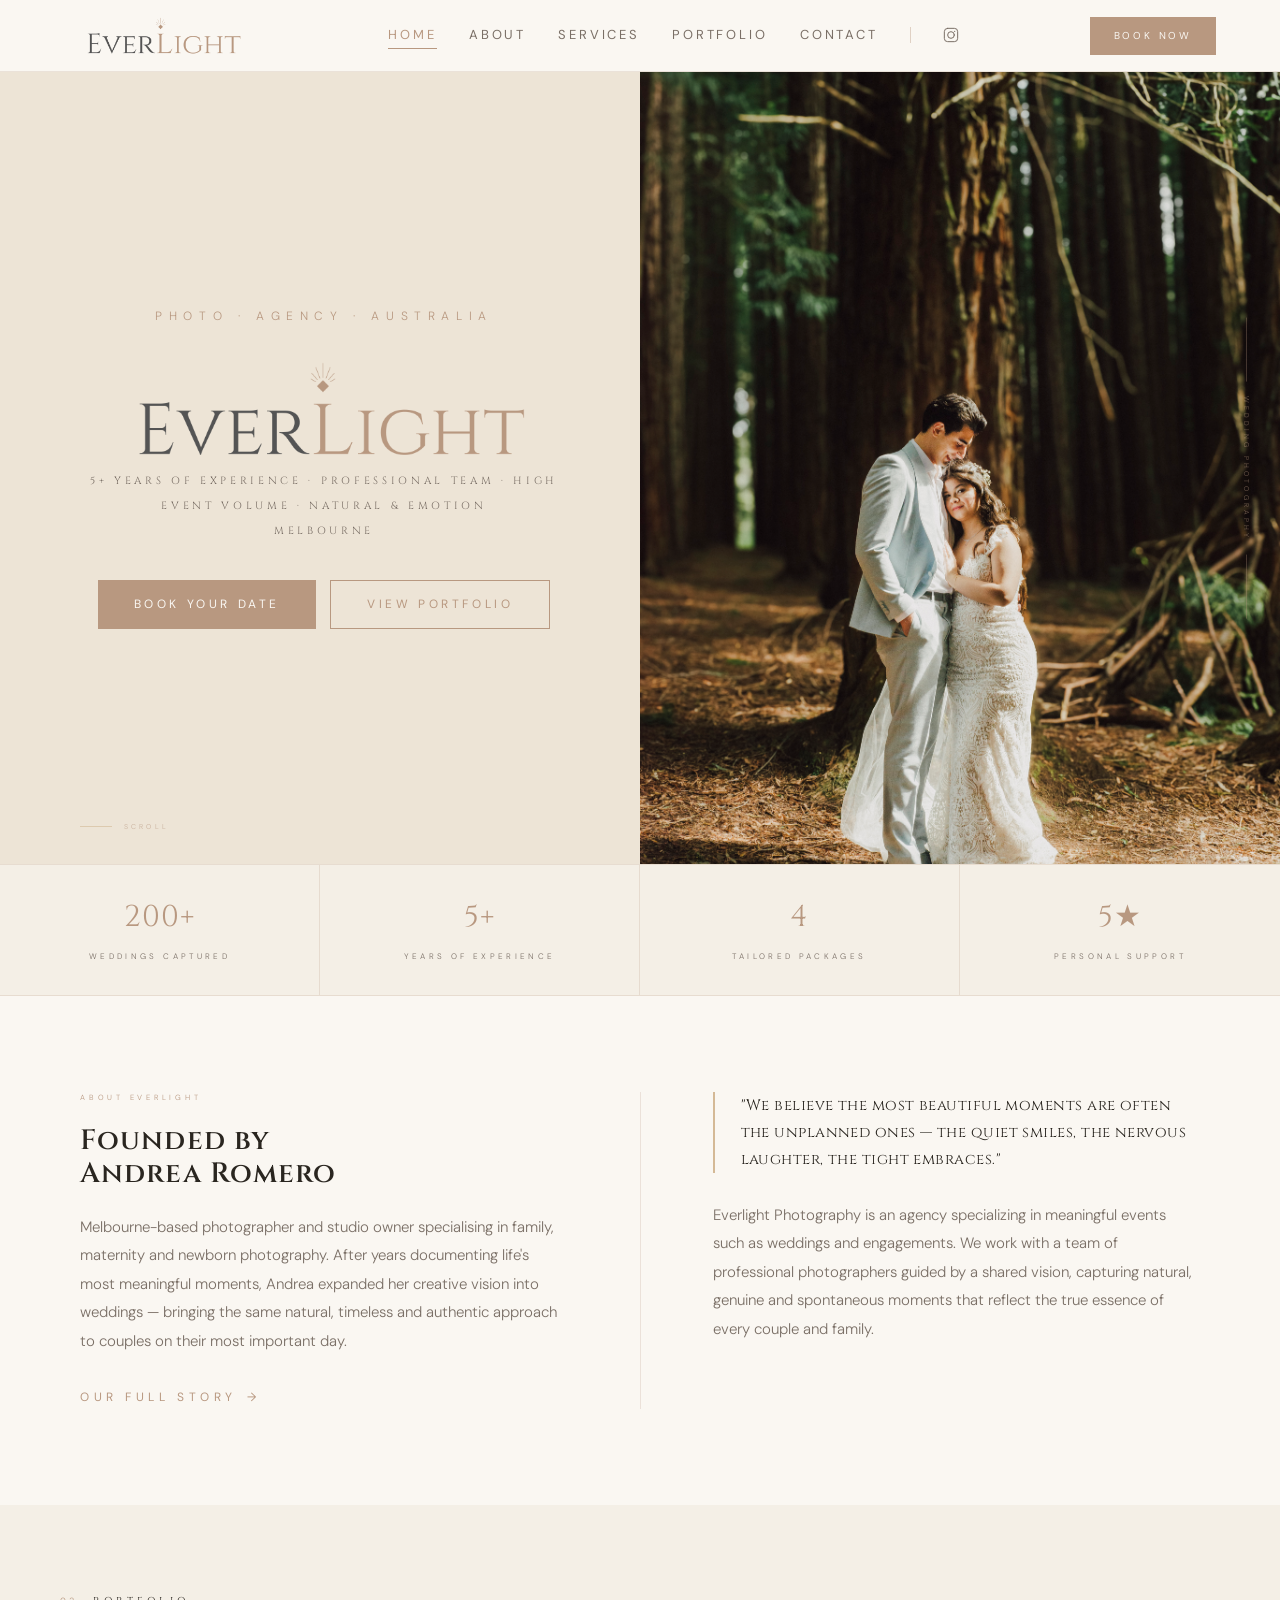
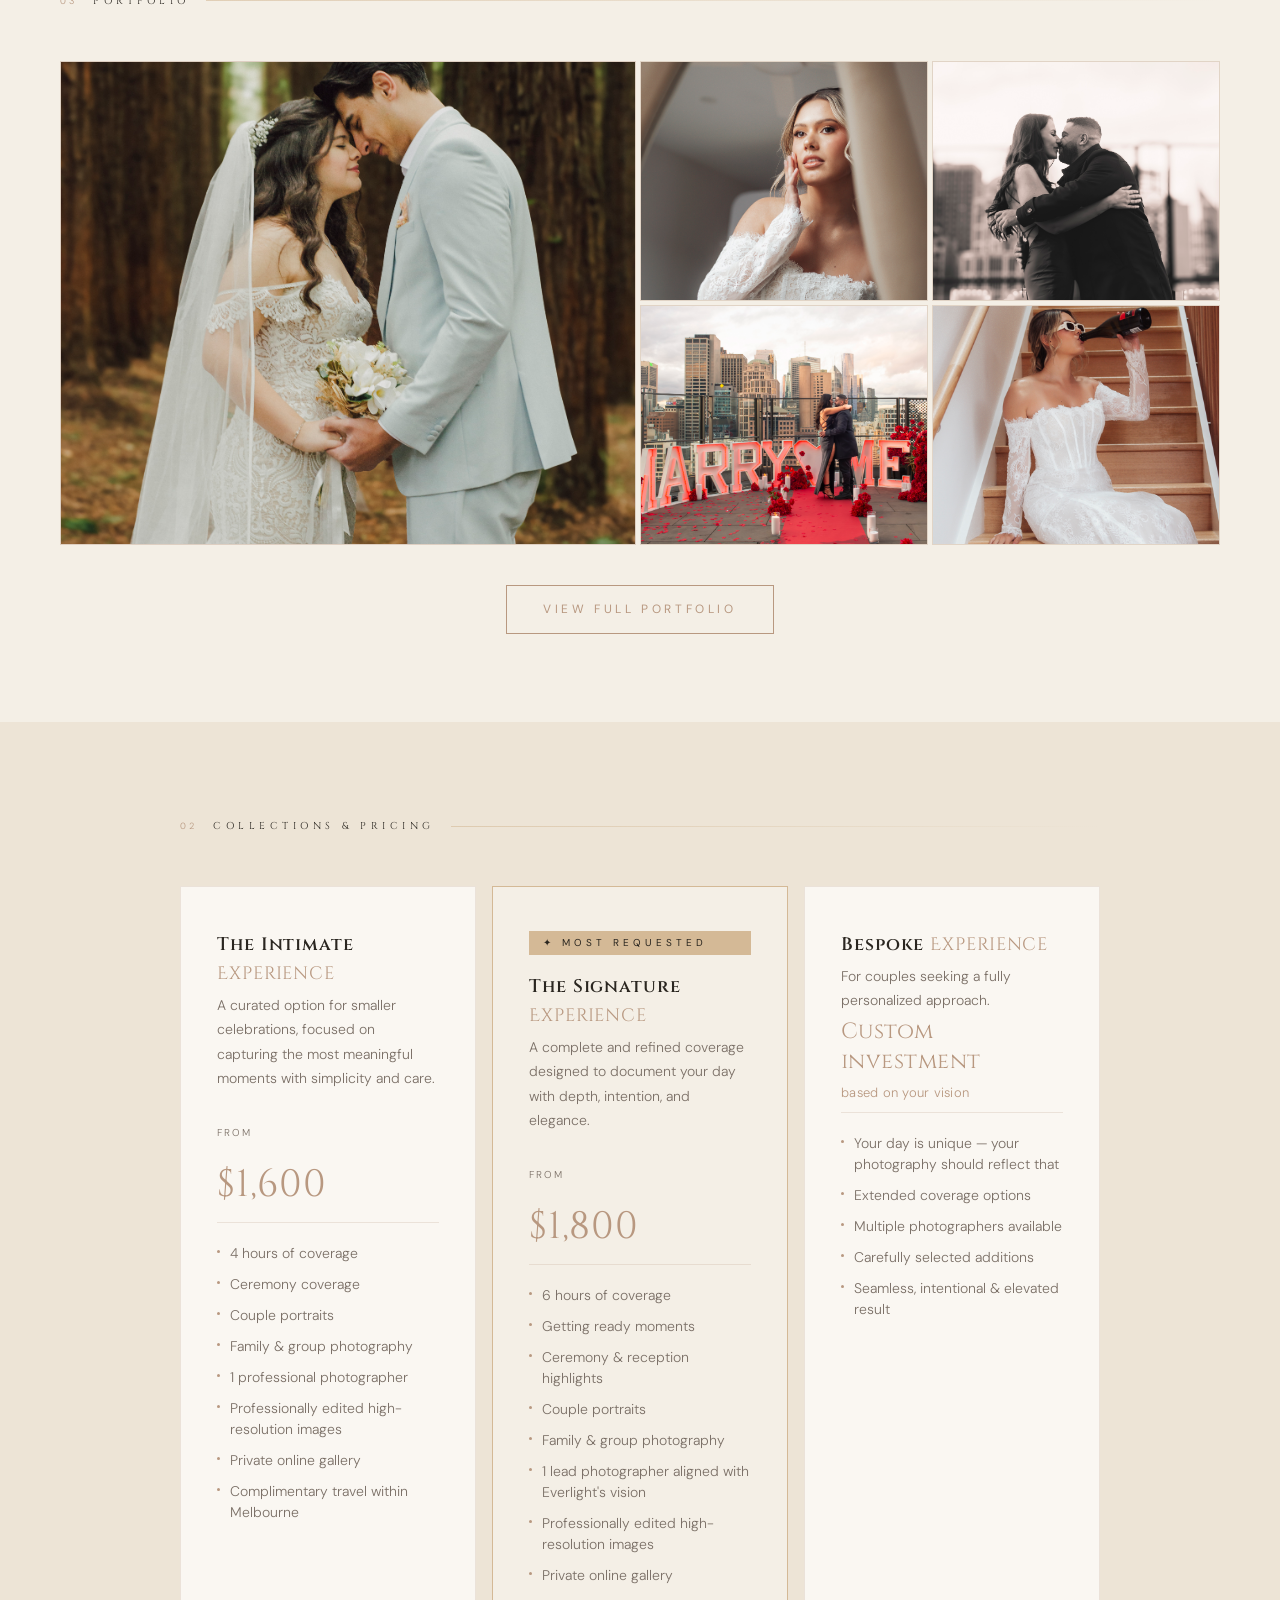
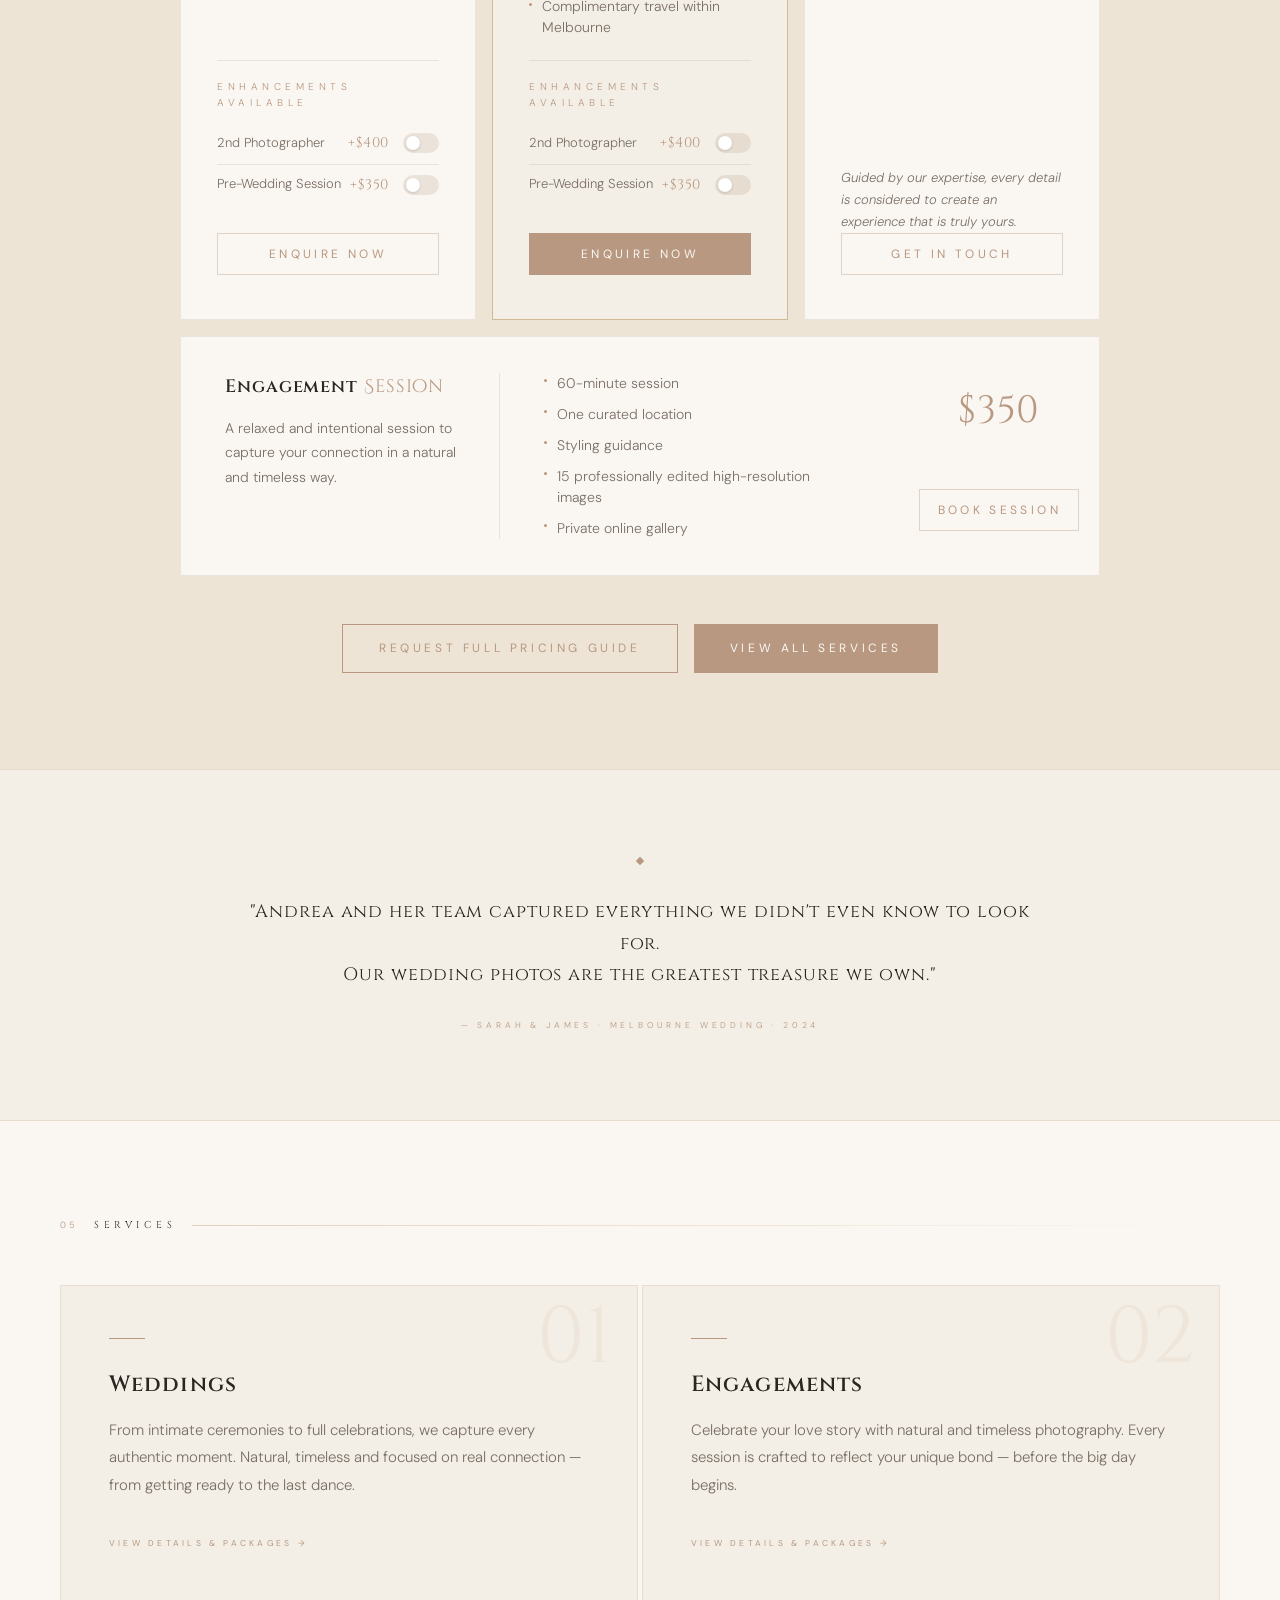
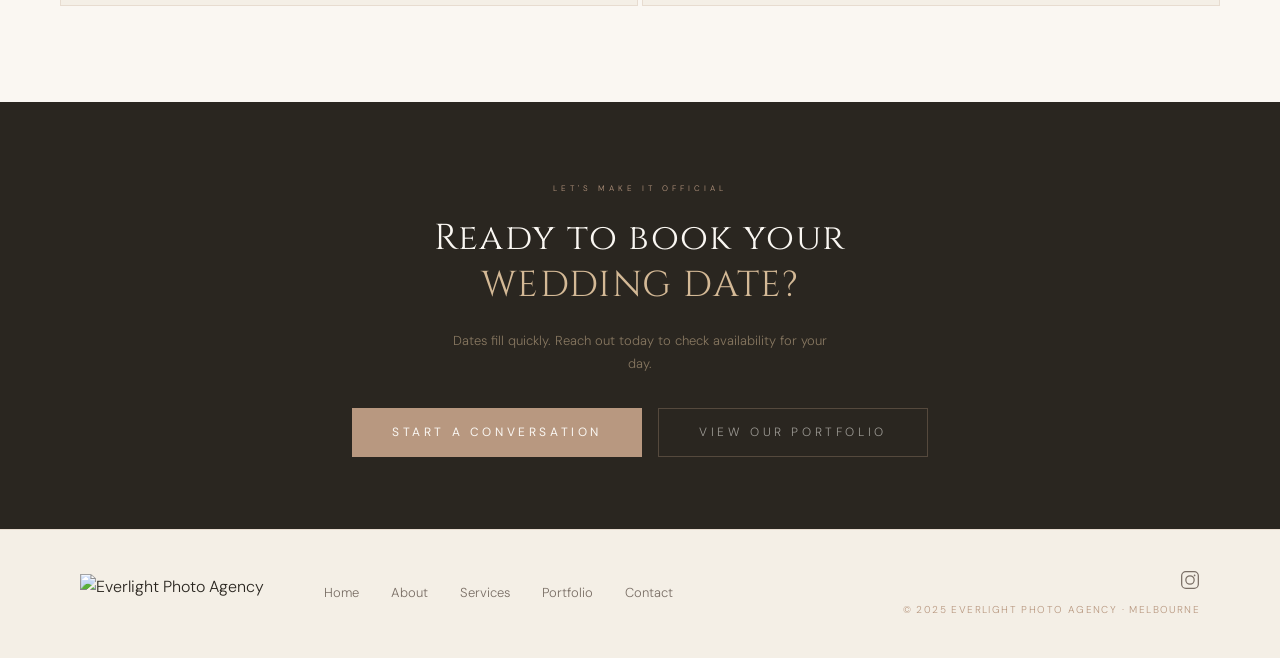
==== commit 54d02216: "Add files via upload" ====
--- a/index.html
+++ b/index.html
@@ -3,7 +3,7 @@
 <head>
   <meta charset="UTF-8">
   <meta name="viewport" content="width=device-width, initial-scale=1.0">
-  <title>Everlight Photo Agency — Luxury Wedding Photography · Sydney · Melbourne · Byron Bay</title>
+  <title>Everlight Photo Agency — Luxury Wedding Photography · Melbourne</title>
   <meta name="description" content="Everlight is a luxury wedding photography agency based in Australia. Timeless, emotional and natural photography for couples who value artistry above all.">
   <link rel="stylesheet" href="css/style.css">
   <style>
@@ -13,26 +13,28 @@
 </head>
 <body>
 
-  <!-- ════════════════════════════════════════════
-       NAVBAR
-  ════════════════════════════════════════════ -->
+  <!-- NAVBAR -->
   <nav class="navbar" id="navbar">
     <a href="index.html" class="logo-wrap">
       <img src="images/logo-light.png" alt="Everlight Photo Agency" class="navbar-logo">
     </a>
-
     <div class="nav-links">
       <a href="index.html"     class="nav-link active">Home</a>
       <a href="about.html"     class="nav-link">About</a>
       <a href="services.html"  class="nav-link">Services</a>
       <a href="portfolio.html" class="nav-link">Portfolio</a>
-      <a href="team.html"      class="nav-link">Meet Our Team</a>
       <a href="contact.html"   class="nav-link">Contact</a>
-    </div>
-
+      <div class="nav-social-divider"></div>
+      <a href="https://www.instagram.com/andrearlphotography" class="nav-ig-link" target="_blank" aria-label="Instagram">
+        <svg width="16" height="16" viewBox="0 0 24 24" fill="none" stroke="currentColor" stroke-width="1.5" stroke-linecap="round" stroke-linejoin="round">
+          <rect x="2" y="2" width="20" height="20" rx="5"/>
+          <circle cx="12" cy="12" r="5"/>
+          <circle cx="17.5" cy="6.5" r="1" fill="currentColor" stroke="none"/>
+        </svg>
+      </a>
+    </div>
     <a href="contact.html" class="nav-cta">Book Now</a>
   </nav>
-
 
   <!-- ════════════════════════════════════════════
        HERO — Split layout
@@ -46,8 +48,8 @@
           <img src="images/logo-light.png" alt="Everlight Photo Agency" >
         </h1>
         <p class="hero-tagline">
-          Timeless · Emotional · Natural<br>
-          Sydney · Melbourne · Byron Bay
+          5+ Years of Experience · Professional Team · High Event Volume · Natural & Emotion <br>
+          Melbourne 
         </p>
         <div class="hero-cta-row">
           <a href="contact.html"   class="btn-primary">Book Your Date</a>
@@ -82,16 +84,16 @@
       <span class="stat-label">Weddings Captured</span>
     </div>
     <div class="stat-item">
-      <span class="stat-num">8+</span>
+      <span class="stat-num">5+</span>
       <span class="stat-label">Years of Experience</span>
     </div>
     <div class="stat-item">
-      <span class="stat-num">3</span>
-      <span class="stat-label">Cities · Australia</span>
+      <span class="stat-num">4</span>
+      <span class="stat-label">Tailored Packages</span>
     </div>
     <div class="stat-item">
       <span class="stat-num">5★</span>
-      <span class="stat-label">Google Reviews</span>
+      <span class="stat-label">Personal Support</span>
     </div>
   </div>
 
@@ -119,7 +121,6 @@
     </div>
   </section>
 
-
   <!-- ════════════════════════════════════════════
        PORTFOLIO GALLERY
   ════════════════════════════════════════════ -->
@@ -163,54 +164,36 @@
     </div>
   </section>
 
-
-  <!-- ════════════════════════════════════════════
-       PACKAGES & PRICING
-  ════════════════════════════════════════════ -->
+  <!-- PACKAGES PREVIEW -->
   <section class="packages-section">
     <div class="section-eyebrow">
-      <span class="eyebrow-num">04</span>
+      <span class="eyebrow-num">02</span>
       <span class="eyebrow-title">Collections &amp; Pricing</span>
       <div class="eyebrow-line"></div>
     </div>
-
     <div class="packages-grid">
 
-      <!-- 01 · Engagement Session -->
-      <div class="pkg-card">
-        <h3 class="pkg-name">Engagement <em>Session</em></h3>
-        <div class="pkg-price">$350</div>
-        <div class="pkg-divider"></div>
-        <ul class="pkg-features">
-          <li><div class="pkg-dot"></div>60-minute session</li>
-          <li><div class="pkg-dot"></div>One curated location</li>
-          <li><div class="pkg-dot"></div>Styling guidance before your session</li>
-          <li><div class="pkg-dot"></div>15 professionally edited high-resolution images</li>
-          <li><div class="pkg-dot"></div>Private online gallery</li>
-        </ul>
-        <button class="pkg-cta" onclick="window.location='contact.html'">Book Session</button>
-      </div>
-
-      <!-- 02 · Intimate Collection (Most Popular) -->
-      <div class="pkg-card featured" id="home-pkg-intimate" data-base="1600">
-        <span class="pkg-featured-tag">✦ The Most Popular</span>
-        <h3 class="pkg-name">Intimate <em>Collection</em></h3>
+      <!-- 01 · The Intimate Experience -->
+      <div class="pkg-card" id="home-pkg-intimate" data-base="1600">
+        <h3 class="pkg-name">The Intimate <em>Experience</em></h3>
+        <p class="pkg-desc">A curated option for smaller celebrations, focused on capturing the most meaningful moments with simplicity and care.</p>
         <div class="pkg-price">
           <span class="pkg-price-from" id="home-intimate-label">From</span><br>
           <span id="home-intimate-price">$1,600</span>
         </div>
         <div class="pkg-divider"></div>
         <ul class="pkg-features">
-          <li><div class="pkg-dot"></div>4 hours photography coverage</li>
-          <li><div class="pkg-dot"></div>1 lead photographer</li>
+          <li><div class="pkg-dot"></div>4 hours of coverage</li>
           <li><div class="pkg-dot"></div>Ceremony coverage</li>
-          <li><div class="pkg-dot"></div>Couple portraits &amp; family photos</li>
+          <li><div class="pkg-dot"></div>Couple portraits</li>
+          <li><div class="pkg-dot"></div>Family &amp; group photography</li>
+          <li><div class="pkg-dot"></div>1 professional photographer</li>
           <li><div class="pkg-dot"></div>Professionally edited high-resolution images</li>
           <li><div class="pkg-dot"></div>Private online gallery</li>
-          <li><div class="pkg-dot"></div>Complimentary travel · Melbourne area</li>
+          <li><div class="pkg-dot"></div>Complimentary travel within Melbourne</li>
         </ul>
         <div class="pkg-addons">
-          <p class="pkg-addons-title">Enhancements</p>
+          <p class="pkg-addons-title">Enhancements Available</p>
           <label class="pkg-toggle" for="home-intimate-2nd">
             <span class="toggle-label">
               <span class="toggle-name">2nd Photographer</span>
@@ -221,7 +204,7 @@
           </label>
           <label class="pkg-toggle" for="home-intimate-couple">
             <span class="toggle-label">
-              <span class="toggle-name">Couple Photo Session</span>
+              <span class="toggle-name">Pre-Wedding Session</span>
               <span class="toggle-price">+$350</span>
             </span>
             <input type="checkbox" id="home-intimate-couple" data-pkg="home-intimate" data-price="350">
@@ -231,26 +214,29 @@
         <button class="pkg-cta" onclick="window.location='contact.html'">Enquire Now</button>
       </div>
 
-      <!-- 03 · Signature Collection -->
-      <div class="pkg-card" id="home-pkg-signature" data-base="1800">
-        <h3 class="pkg-name">Signature <em>Collection</em></h3>
+      <!-- 02 · The Signature Experience (Most Requested) -->
+      <div class="pkg-card featured" id="home-pkg-signature" data-base="1800">
+        <span class="pkg-featured-tag">✦ Most Requested</span>
+        <h3 class="pkg-name">The Signature <em>Experience</em></h3>
+        <p class="pkg-desc">A complete and refined coverage designed to document your day with depth, intention, and elegance.</p>
         <div class="pkg-price">
           <span class="pkg-price-from" id="home-signature-label">From</span><br>
           <span id="home-signature-price">$1,800</span>
         </div>
         <div class="pkg-divider"></div>
         <ul class="pkg-features">
-          <li><div class="pkg-dot"></div>6 hours photography coverage</li>
+          <li><div class="pkg-dot"></div>6 hours of coverage</li>
           <li><div class="pkg-dot"></div>Getting ready moments</li>
-          <li><div class="pkg-dot"></div>1 lead photographer</li>
           <li><div class="pkg-dot"></div>Ceremony &amp; reception highlights</li>
-          <li><div class="pkg-dot"></div>Couple portraits &amp; family photos</li>
+          <li><div class="pkg-dot"></div>Couple portraits</li>
+          <li><div class="pkg-dot"></div>Family &amp; group photography</li>
+          <li><div class="pkg-dot"></div>1 lead photographer aligned with Everlight's vision</li>
           <li><div class="pkg-dot"></div>Professionally edited high-resolution images</li>
           <li><div class="pkg-dot"></div>Private online gallery</li>
-          <li><div class="pkg-dot"></div>Complimentary travel · Melbourne area</li>
+          <li><div class="pkg-dot"></div>Complimentary travel within Melbourne</li>
         </ul>
         <div class="pkg-addons">
-          <p class="pkg-addons-title">Enhancements</p>
+          <p class="pkg-addons-title">Enhancements Available</p>
           <label class="pkg-toggle" for="home-signature-2nd">
             <span class="toggle-label">
               <span class="toggle-name">2nd Photographer</span>
@@ -261,7 +247,7 @@
           </label>
           <label class="pkg-toggle" for="home-signature-couple">
             <span class="toggle-label">
-              <span class="toggle-name">Couple Photo Session</span>
+              <span class="toggle-name">Pre-Wedding Session</span>
               <span class="toggle-price">+$350</span>
             </span>
             <input type="checkbox" id="home-signature-couple" data-pkg="home-signature" data-price="350">
@@ -271,16 +257,53 @@
         <button class="pkg-cta" onclick="window.location='contact.html'">Enquire Now</button>
       </div>
 
+      <!-- 03 · Bespoke Experience -->
+      <div class="pkg-card">
+        <h3 class="pkg-name">Bespoke <em>Experience</em></h3>
+        <p class="pkg-desc">For couples seeking a fully personalized approach.</p>
+        <div class="pkg-price pkg-price-custom">Custom investment<br><span class="pkg-price-vision">based on your vision</span></div>
+        <div class="pkg-divider"></div>
+        <ul class="pkg-features">
+          <li><div class="pkg-dot"></div>Your day is unique — your photography should reflect that</li>
+          <li><div class="pkg-dot"></div>Extended coverage options</li>
+          <li><div class="pkg-dot"></div>Multiple photographers available</li>
+          <li><div class="pkg-dot"></div>Carefully selected additions</li>
+          <li><div class="pkg-dot"></div>Seamless, intentional &amp; elevated result</li>
+        </ul>
+        <p class="pkg-bespoke-note">Guided by our expertise, every detail is considered to create an experience that is truly yours.</p>
+        <button class="pkg-cta" onclick="window.location='contact.html'" style="margin-top:auto">Get in Touch</button>
+      </div>
+
+    </div>
+
+    <!-- Complementary plan: Engagement Session -->
+    <div class="pkg-card-row">
+      <div class="pkg-row-zone pkg-row-zone-identity">
+        <h3 class="pkg-name">Engagement <em>Session</em></h3>
+        <p class="pkg-desc">A relaxed and intentional session to capture your connection in a natural and timeless way.</p>
+      </div>
+      <div class="pkg-row-zone pkg-row-zone-features">
+        <ul class="pkg-card-row-features">
+          <li>60-minute session</li>
+          <li>One curated location</li>
+          <li>Styling guidance</li>
+          <li>15 professionally edited high-resolution images</li>
+          <li>Private online gallery</li>
+        </ul>
+      </div>
+      <div class="pkg-row-zone pkg-row-zone-action">
+        <div class="pkg-price">$350</div>
+        <button class="pkg-cta" onclick="window.location='contact.html'" style="width:160px">Book Session</button>
+      </div>
     </div>
 
     <div class="pkg-pricing-cta">
-      <a href="contact.html"   class="btn-outline">Request Full Pricing Guide</a>
-      <a href="contact.html"   class="btn-primary">Book Now</a>
-    </div>
-  </section>
-
-
-  <!-- ════════════════════════════════════════════
+      <a href="contact.html" class="btn-outline">Request Full Pricing Guide</a>
+      <a href="services.html" class="btn-primary">View All Services</a>
+    </div>
+  </section>
+
+    <!-- ════════════════════════════════════════════
        TESTIMONIAL
   ════════════════════════════════════════════ -->
   <section class="testimonial-section">
@@ -322,77 +345,47 @@
   </section>
 
 
-  <!-- ════════════════════════════════════════════
-       CONTACT CTA BAND
-  ════════════════════════════════════════════ -->
-  <section class="contact-band">
-    <span class="contact-band-label">Ready to begin?</span>
-    <h2 class="contact-band-title">
-      Your day deserves<br><em>to be remembered forever.</em>
-    </h2>
-    <p class="contact-band-sub">Every wedding we photograph is a privilege. We'd love to hear your story and be part of your most important day.</p>
-    <div class="contact-band-btns">
-      <a href="contact.html" class="btn-primary-dark">Start a Conversation</a>
-      <a href="portfolio.html" class="btn-outline-dark">View Our Work</a>
-    </div>
-  </section>
-
-
-  <!-- ════════════════════════════════════════════
-       FOOTER
-  ════════════════════════════════════════════ -->
+  <!-- FOOTER -->
   <footer class="footer">
-    <div class="footer-top">
-      <!-- Brand col -->
-      <div>
-        <a href="index.html" class="logo-wrap">
-          <img src="images/logo-dark.png" alt="Everlight Photo Agency" class="footer-logo">
-        </a>
-        <p class="footer-tagline">
-          Timeless · Emotional · Natural<br>
-          Sydney · Melbourne · Byron Bay
-        </p>
-      </div>
-
-      <!-- Navigation col -->
-      <div>
-        <p class="footer-col-title">Navigation</p>
-        <div class="footer-links">
+    <div class="footer-cta-band">
+      <span class="footer-cta-label">Let's Make It Official</span>
+      <h2 class="footer-cta-title">Ready to book your<br><em>wedding date?</em></h2>
+      <p class="footer-cta-sub">Dates fill quickly. Reach out today to check availability for your day.</p>
+      <div class="footer-cta-btns">
+        <a href="contact.html" class="btn-primary-dark">Start a Conversation</a>
+        <a href="portfolio.html" class="btn-outline-dark">View Our Portfolio</a>
+      </div>
+    </div>
+    <div class="footer-nav-band">
+      <div class="footer-nav-inner">
+        <div class="footer-nav-brand">
+          <a href="index.html"><img src="images/logo-dark.png" alt="Everlight Photo Agency" class="footer-logo"></a>
+        </div>
+        <nav class="footer-nav-links">
           <a href="index.html">Home</a>
           <a href="about.html">About</a>
           <a href="services.html">Services</a>
           <a href="portfolio.html">Portfolio</a>
-          <a href="team.html">Meet Our Team</a>
           <a href="contact.html">Contact</a>
-        </div>
-      </div>
-
-      <!-- Contact col -->
-      <div>
-        <p class="footer-col-title">Get In Touch</p>
-        <div class="footer-links">
-          <a href="mailto:hello@everlight.com.au">hello@everlight.com.au</a>
-          <a href="tel:+61000000000">+61 XXX XXX XXX</a>
-          <a href="#" target="_blank">Instagram</a>
-          <a href="#" target="_blank">Facebook</a>
-        </div>
-      </div>
-    </div>
-
-    <div class="footer-bottom">
-      <p class="footer-copyright">© 2025 Everlight Photo Agency · Sydney · Melbourne · Byron Bay</p>
-      <div class="footer-social">
-        <a href="#" class="social-btn" aria-label="Instagram">IG</a>
-        <a href="#" class="social-btn" aria-label="Facebook">FB</a>
+        </nav>
+        <div class="footer-nav-right">
+          <a href="https://www.instagram.com/andrearlphotography" class="footer-ig-icon" target="_blank" aria-label="Instagram">
+            <svg width="20" height="20" viewBox="0 0 24 24" fill="none" stroke="currentColor" stroke-width="1.5" stroke-linecap="round" stroke-linejoin="round">
+              <rect x="2" y="2" width="20" height="20" rx="5"/>
+              <circle cx="12" cy="12" r="5"/>
+              <circle cx="17.5" cy="6.5" r="1" fill="currentColor" stroke="none"/>
+            </svg>
+          </a>
+          <p class="footer-nav-copy">© 2025 Everlight Photo Agency · Melbourne</p>
+        </div>
       </div>
     </div>
   </footer>
-
 
   <script>
     // Dynamic pricing for add-on toggles
     function updatePackagePrice(pkg) {
-      const card  = document.getElementById('home-pkg-' + pkg.replace('home-',''));
+      const card  = document.getElementById('home-pkg-' + pkg.replace('home-', ''));
       const base  = parseInt(card.dataset.base, 10);
       const boxes = card.querySelectorAll('input[type="checkbox"]');
       let extras  = 0;
--- a/css/style.css
+++ b/css/style.css
@@ -180,18 +180,32 @@
 .nav-links {
   display: flex;
   align-items: center;
-  gap: 36px;
+  gap: 32px;
 }
 .nav-link {
   font-family: var(--font-body);
-  font-size: 12px;
-  letter-spacing: 0.28em;
+  font-size: 13px;
+  letter-spacing: 0.22em;
   text-transform: uppercase;
   color: var(--mid);
   font-weight: 400;
   position: relative;
   transition: color var(--transition);
 }
+.nav-social-divider {
+  width: 1px;
+  height: 16px;
+  background: var(--border-mid);
+  flex-shrink: 0;
+}
+.nav-ig-link {
+  display: flex;
+  align-items: center;
+  color: var(--mid);
+  transition: color var(--transition);
+  line-height: 1;
+}
+.nav-ig-link:hover { color: var(--taupe); }
 .nav-link::after {
   content: '';
   position: absolute;
@@ -436,7 +450,7 @@
   margin-bottom: 22px;
 }
 .about-text {
-  font-size: 13px;
+  font-size: 15px;
   line-height: 1.9;
   color: var(--mid);
   font-weight: 300;
@@ -464,7 +478,7 @@
   line-height: 1.8;
 }
 .about-body {
-  font-size: 13px;
+  font-size: 15px;
   line-height: 1.9;
   color: var(--mid);
   font-weight: 300;
@@ -527,11 +541,11 @@
 .gallery-cta { text-align: center; margin-top: 40px; }
 
 /* ── PACKAGES ── */
-.packages-section { background: var(--linen); padding: 96px 60px; }
+.packages-section { background: var(--linen); padding: 96px 180px; }
 .packages-grid {
   display: grid;
   grid-template-columns: repeat(3, 1fr);
-  gap: 4px;
+  gap: 16px;
   margin-top: 0;
 }
 .pkg-card {
@@ -543,7 +557,7 @@
   transition: background 0.35s ease, border-color 0.35s ease;
   cursor: default;
 }
-.pkg-card:hover { background: var(--champagne); border-color: var(--taupe); }
+.pkg-card:hover { background: var(--linen); border-color: var(--taupe); }
 .pkg-card.featured {
   background: var(--warm-cream);
   border-color: var(--champagne);
@@ -682,7 +696,7 @@
   margin-right: 14px;
 }
 .toggle-name {
-  font-size: 12px;
+  font-size: 13px;
   color: var(--mid);
   font-weight: 300;
   flex: 1;
@@ -719,6 +733,98 @@
 .pkg-toggle input:checked ~ .toggle-track { background: var(--taupe); }
 .pkg-toggle input:checked ~ .toggle-track::after { transform: translateX(16px); }
 
+/* ── Package description & Bespoke ── */
+.pkg-desc {
+  font-size: 14px;
+  color: var(--mid);
+  font-weight: 300;
+  line-height: 1.75;
+  margin-bottom: 4px;
+}
+.pkg-price-custom {
+  font-size: 22px;
+  line-height: 1.35;
+}
+.pkg-price-vision {
+  font-size: 13px;
+  color: var(--taupe);
+  font-family: var(--font-body);
+  font-weight: 300;
+  letter-spacing: 0.02em;
+}
+.pkg-bespoke-note {
+  font-size: 13px;
+  color: var(--mid);
+  font-weight: 300;
+  font-style: italic;
+  line-height: 1.7;
+  margin-top: 16px;
+}
+
+/* ── Horizontal complementary plan row ── */
+.pkg-card-row {
+  display: grid;
+  grid-template-columns: minmax(0,1.6fr) minmax(0,2fr) minmax(0,1fr);
+  background: var(--white-linen);
+  border: 1px solid var(--border);
+  margin-top: 16px;
+  transition: background 0.35s ease, border-color 0.35s ease;
+}
+.pkg-card-row:hover { background: var(--champagne); border-color: var(--taupe); }
+.pkg-row-zone { padding: 36px 44px; }
+.pkg-row-zone-identity {
+  position: relative;
+  display: flex;
+  flex-direction: column;
+  gap: 10px;
+}
+.pkg-row-zone-identity::after {
+  content: '';
+  position: absolute;
+  right: 0;
+  top: 36px;
+  bottom: 36px;
+  width: 1px;
+  background: var(--border);
+}
+.pkg-row-zone-features {
+  display: flex;
+  align-items: center;
+}
+.pkg-row-zone-action {
+  display: flex;
+  flex-direction: column;
+  align-items: center;
+  justify-content: center;
+  gap: 20px;
+}
+.pkg-card-row-features {
+  display: flex;
+  flex-direction: column;
+  gap: 10px;
+  list-style: none;
+  padding: 0;
+  width: 100%;
+}
+.pkg-card-row-features li {
+  font-size: 14px;
+  color: var(--mid);
+  font-weight: 300;
+  display: flex;
+  align-items: flex-start;
+  gap: 10px;
+  line-height: 1.5;
+}
+.pkg-card-row-features li::before {
+  content: '';
+  width: 3px;
+  height: 3px;
+  border-radius: 50%;
+  background: var(--taupe);
+  flex-shrink: 0;
+  margin-top: 6px;
+}
+
 /* ── TESTIMONIAL ── */
 .testimonial-section {
   background: var(--warm-cream);
@@ -790,7 +896,7 @@
   margin-bottom: 14px;
 }
 .service-desc {
-  font-size: 13px;
+  font-size: 15px;
   line-height: 1.85;
   color: var(--mid);
   font-weight: 300;
@@ -877,66 +983,98 @@
 .btn-outline-dark:hover { border-color: var(--taupe); color: var(--taupe); }
 
 /* ── FOOTER ── */
-.footer { background: var(--dark); padding: 64px 80px 36px; }
-.footer-top {
+/* ── Footer CTA band (dark) ── */
+.footer { background: var(--dark); }
+.footer-cta-band {
+  background: var(--dark);
+  padding: 80px 80px 72px;
+  text-align: center;
+  display: flex;
+  flex-direction: column;
+  align-items: center;
+  gap: 16px;
+}
+.footer-cta-label {
+  font-size: 8px;
+  letter-spacing: 0.5em;
+  text-transform: uppercase;
+  color: var(--taupe);
+  font-weight: 300;
+}
+.footer-cta-title {
+  font-family: var(--font-display);
+  font-size: 36px;
+  font-weight: 400;
+  color: var(--white-linen);
+  letter-spacing: 0.04em;
+  line-height: 1.3;
+  margin: 4px 0;
+}
+.footer-cta-title em {
+  font-family: var(--font-accent);
+  font-style: normal;
+  color: var(--champagne);
+}
+.footer-cta-sub {
+  font-size: 13px;
+  color: rgba(212,185,150,0.55);
+  font-weight: 300;
+  max-width: 400px;
+  line-height: 1.8;
+  margin-bottom: 8px;
+}
+.footer-cta-btns {
+  display: flex;
+  gap: 16px;
+  margin-top: 8px;
+}
+
+/* ── Footer nav band (light) ── */
+.footer-nav-band {
+  background: var(--warm-cream);
+  border-top: 1px solid var(--border);
+  padding: 40px 80px;
+}
+.footer-nav-inner {
   display: grid;
-  grid-template-columns: 2fr 1fr 1fr;
-  gap: 64px;
-  padding-bottom: 48px;
-  border-bottom: 1px solid rgba(184,152,128,0.1);
-}
-.footer-tagline {
-  font-size: 9px;
-  letter-spacing: 0.28em;
-  text-transform: uppercase;
-  color: rgba(184,152,128,0.4);
-  margin-top: 14px;
-  line-height: 2.4;
-  font-weight: 300;
-}
-.footer-col-title {
-  font-size: 7.5px;
-  letter-spacing: 0.5em;
-  text-transform: uppercase;
-  color: rgba(184,152,128,0.4);
-  margin-bottom: 22px;
-  font-weight: 300;
-}
-.footer-links { display: flex; flex-direction: column; gap: 12px; }
-.footer-links a {
-  font-size: 12px;
-  color: rgba(250,247,242,0.35);
+  grid-template-columns: auto 1fr auto;
+  align-items: center;
+  gap: 60px;
+}
+.footer-nav-brand { flex-shrink: 0; }
+.footer-nav-links {
+  display: flex;
+  flex-wrap: wrap;
+  gap: 8px 32px;
+}
+.footer-nav-links a {
+  font-size: 13px;
+  color: var(--mid);
   font-weight: 300;
   transition: color var(--transition);
 }
-.footer-links a:hover { color: rgba(250,247,242,0.7); }
-.footer-bottom {
-  display: flex;
-  justify-content: space-between;
-  align-items: center;
-  padding-top: 26px;
-}
-.footer-copyright {
-  font-size: 8.5px;
-  letter-spacing: 0.22em;
-  color: rgba(184,152,128,0.25);
-  text-transform: uppercase;
-}
-.footer-social { display: flex; gap: 8px; }
-.social-btn {
-  width: 32px;
-  height: 32px;
-  border: 1px solid rgba(184,152,128,0.18);
-  display: flex;
-  align-items: center;
-  justify-content: center;
-  font-size: 8.5px;
-  letter-spacing: 0.06em;
-  color: rgba(184,152,128,0.35);
-  font-family: var(--font-body);
-  transition: border-color var(--transition), color var(--transition);
-}
-.social-btn:hover { border-color: var(--taupe); color: var(--taupe); }
+.footer-nav-links a:hover { color: var(--dark); }
+.footer-nav-right {
+  display: flex;
+  flex-direction: column;
+  align-items: flex-end;
+  gap: 12px;
+}
+.footer-ig-icon {
+  color: var(--mid);
+  display: flex;
+  align-items: center;
+  transition: color var(--transition);
+}
+.footer-ig-icon:hover { color: var(--dark); }
+.footer-nav-copy {
+  font-size: 10px;
+  letter-spacing: 0.14em;
+  color: var(--taupe);
+  text-transform: uppercase;
+  font-weight: 300;
+  text-align: right;
+}
 
 /* ── PAGE HERO (sub-pages) ── */
 .page-hero {
@@ -1088,9 +1226,18 @@
   .packages-grid { grid-template-columns: 1fr; max-width: 480px; margin: 0 auto; }
   .services-grid { grid-template-columns: 1fr; }
   .contact-grid { grid-template-columns: 1fr; }
-  .footer-top { grid-template-columns: 1fr 1fr; }
   .testimonial-section { padding: 64px 40px; }
-  .footer { padding: 48px 40px 28px; }
+
+  /* Engagement row — stack zones vertically at tablet */
+  .pkg-card-row { grid-template-columns: 1fr; }
+  .pkg-row-zone-identity::after { display: none; }
+
+  /* Footer */
+  .footer-cta-band { padding: 64px 40px; }
+  .footer-nav-band { padding: 32px 40px; }
+  .footer-nav-inner { grid-template-columns: 1fr; gap: 28px; }
+  .footer-nav-links { justify-content: flex-start; }
+  .footer-nav-right { align-items: flex-start; flex-direction: row; gap: 20px; align-items: center; }
 }
 @media (max-width: 768px) {
   .container { padding: 0 24px; }
@@ -1098,12 +1245,25 @@
   .nav-links { display: none; }
   .stats-strip { grid-template-columns: repeat(2,1fr); }
   .stat-item:nth-child(2) { border-right: none; }
-  .gallery-section, .packages-section, .services-section, .gallery-section { padding: 56px 24px; }
+  .gallery-section, .packages-section, .services-section { padding: 56px 24px; }
   .about-section { padding: 56px 24px; }
-  .contact-band { padding: 64px 24px; }
-  .contact-band-btns { flex-direction: column; align-items: center; }
-  .footer-top { grid-template-columns: 1fr; gap: 36px; }
-  .footer { padding: 48px 24px 24px; }
   .pkg-pricing-cta { flex-direction: column; align-items: center; }
   .form-row { grid-template-columns: 1fr; }
-}
+
+  /* Engagement row — compact padding on mobile */
+  .pkg-card-row { grid-template-columns: 1fr; }
+  .pkg-row-zone { padding: 28px 24px; }
+  .pkg-row-zone-identity::after { display: none; }
+  .pkg-row-zone-action { align-items: flex-start; }
+
+  /* Footer */
+  .footer-cta-band { padding: 56px 24px; }
+  .footer-cta-title { font-size: 26px; }
+  .footer-cta-btns { flex-direction: column; align-items: center; width: 100%; }
+  .footer-cta-btns a { width: 100%; text-align: center; }
+  .footer-nav-band { padding: 28px 24px; }
+  .footer-nav-inner { grid-template-columns: 1fr; gap: 20px; }
+  .footer-nav-links { gap: 6px 24px; }
+  .footer-nav-right { flex-direction: row; align-items: center; gap: 16px; }
+  .footer-nav-copy { text-align: left; }
+}
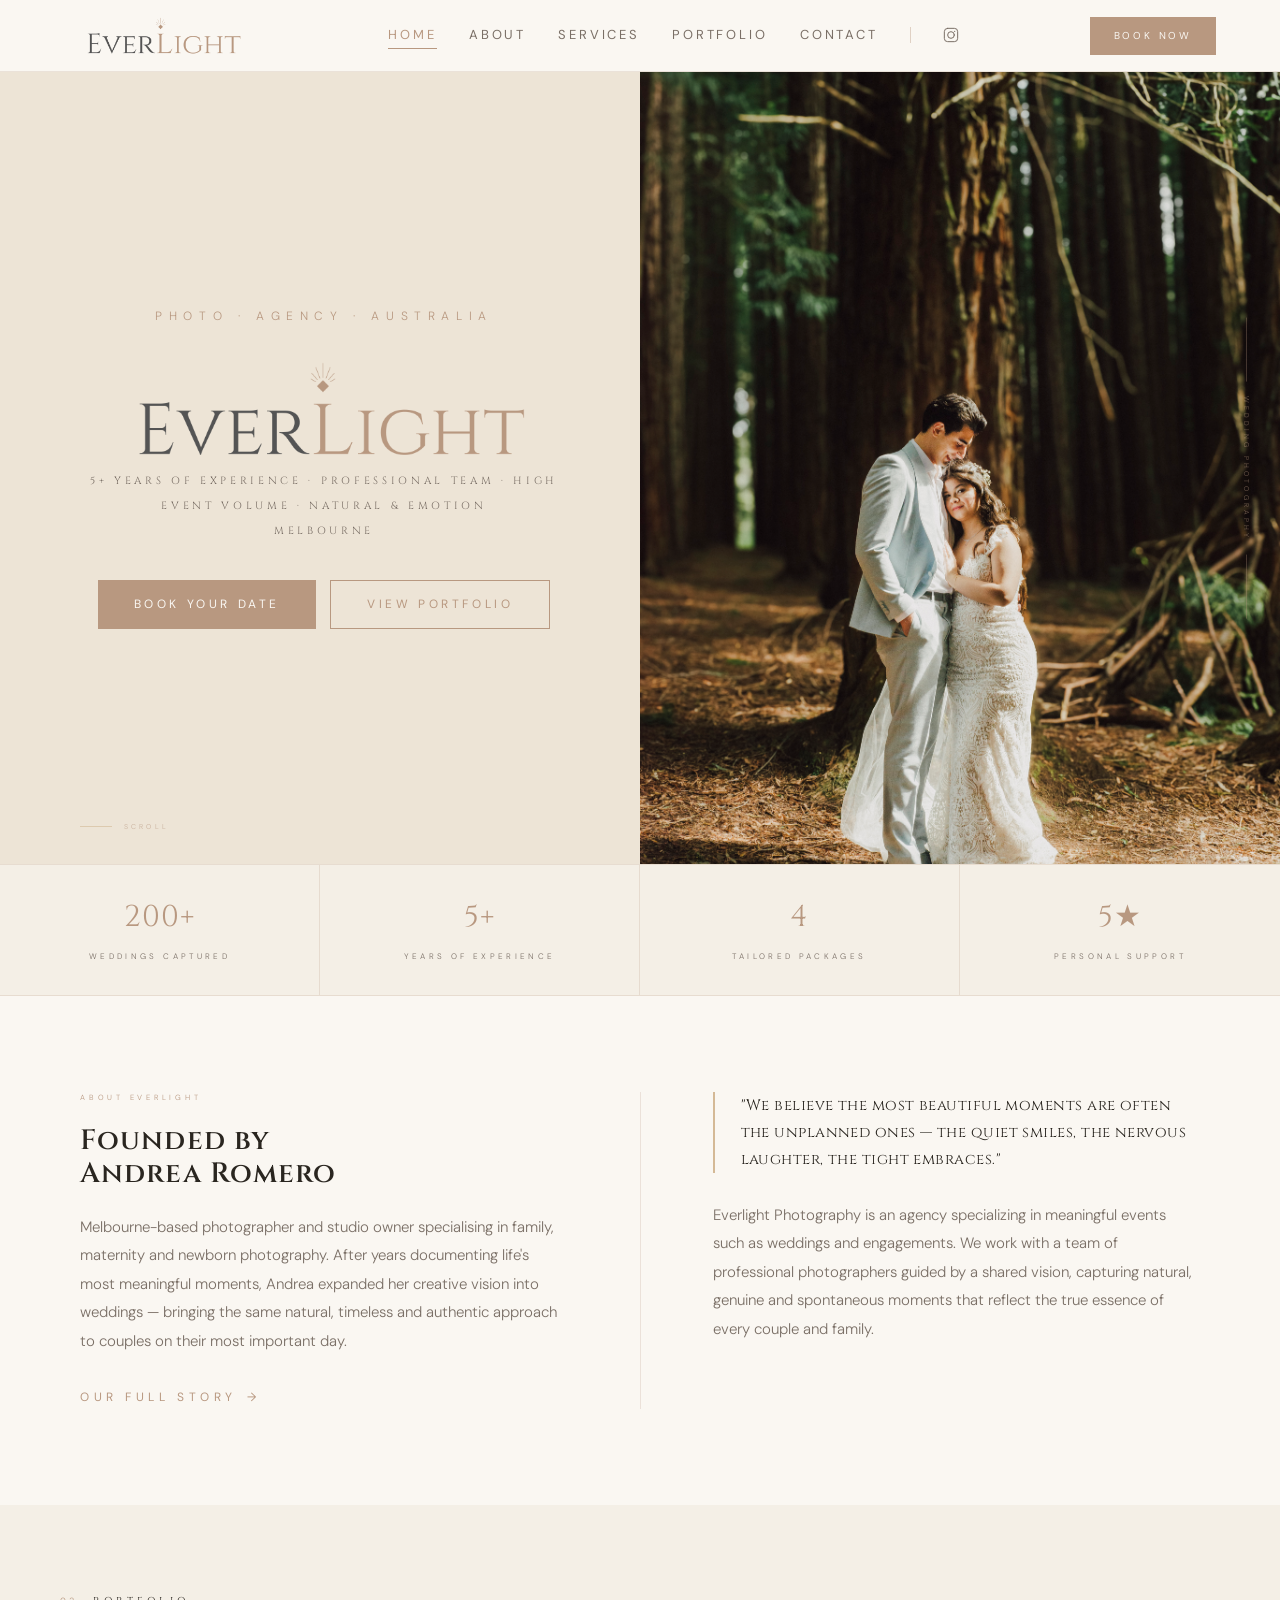
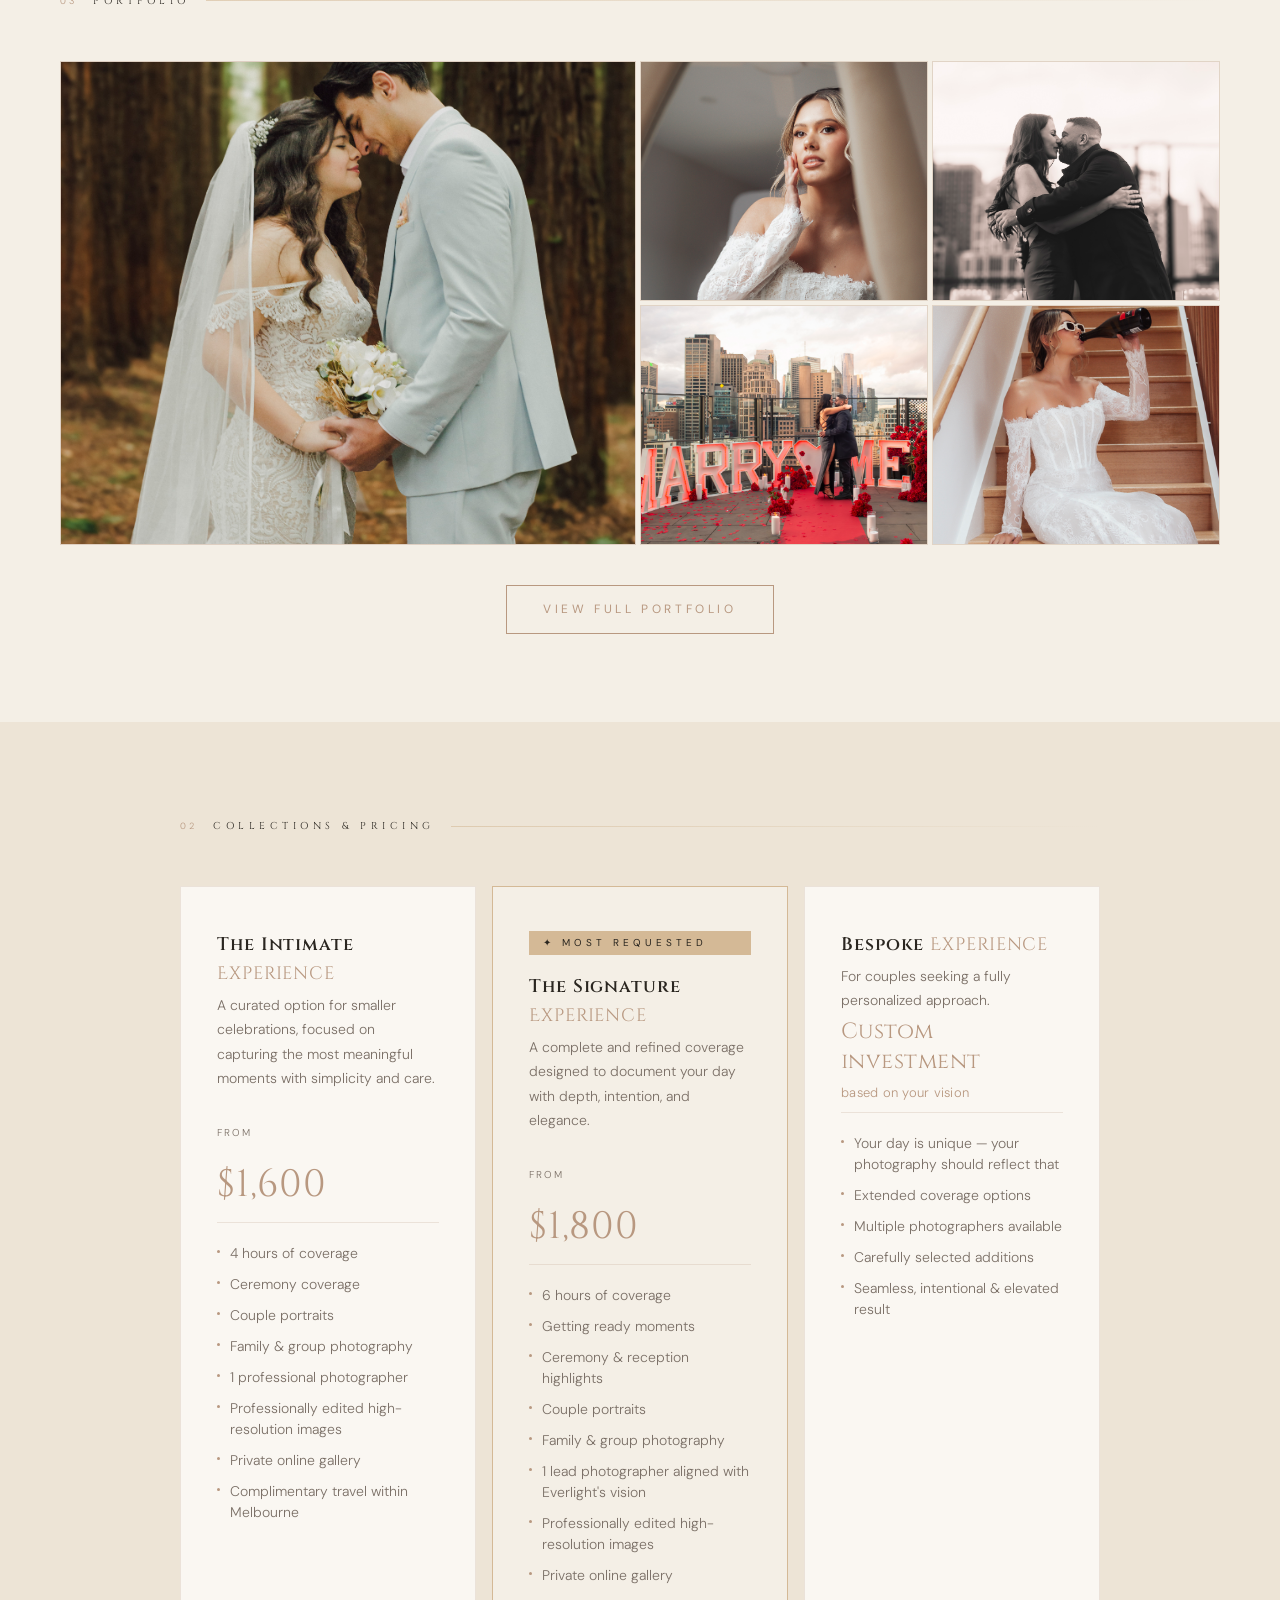
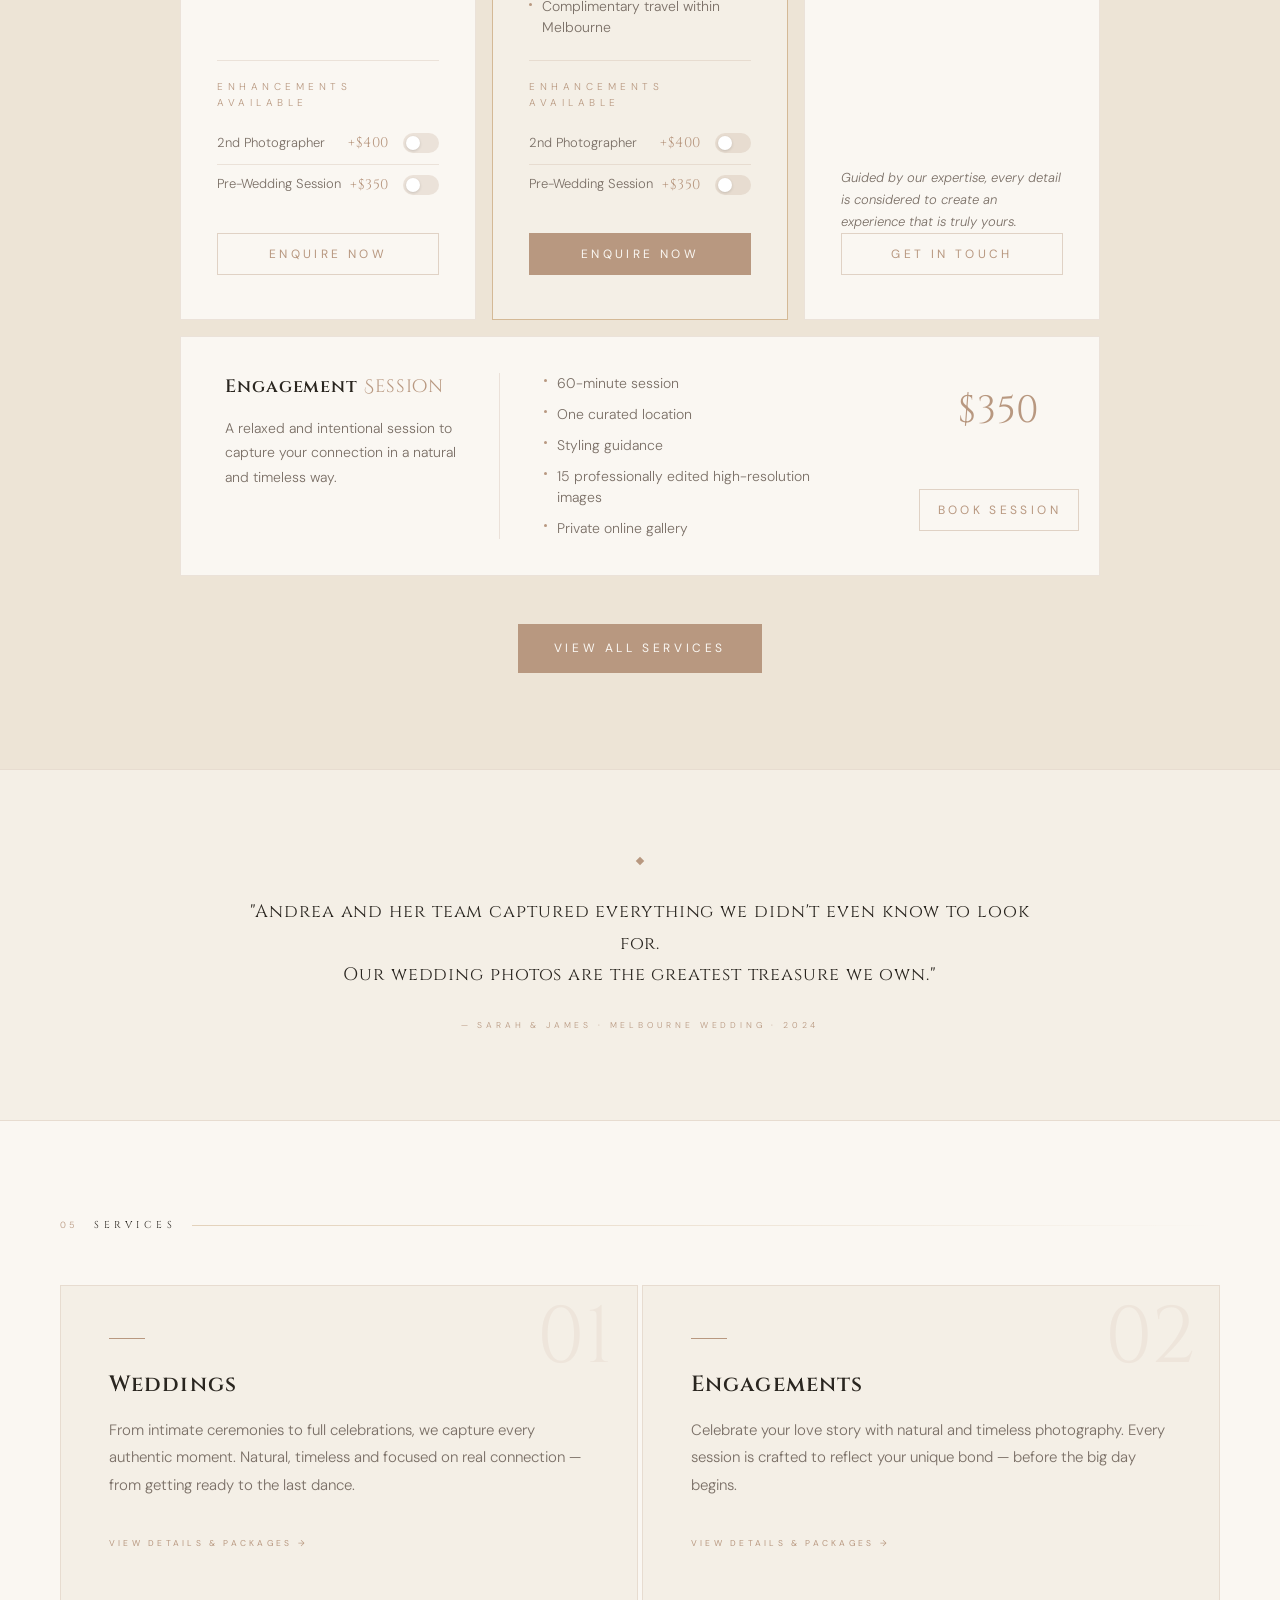
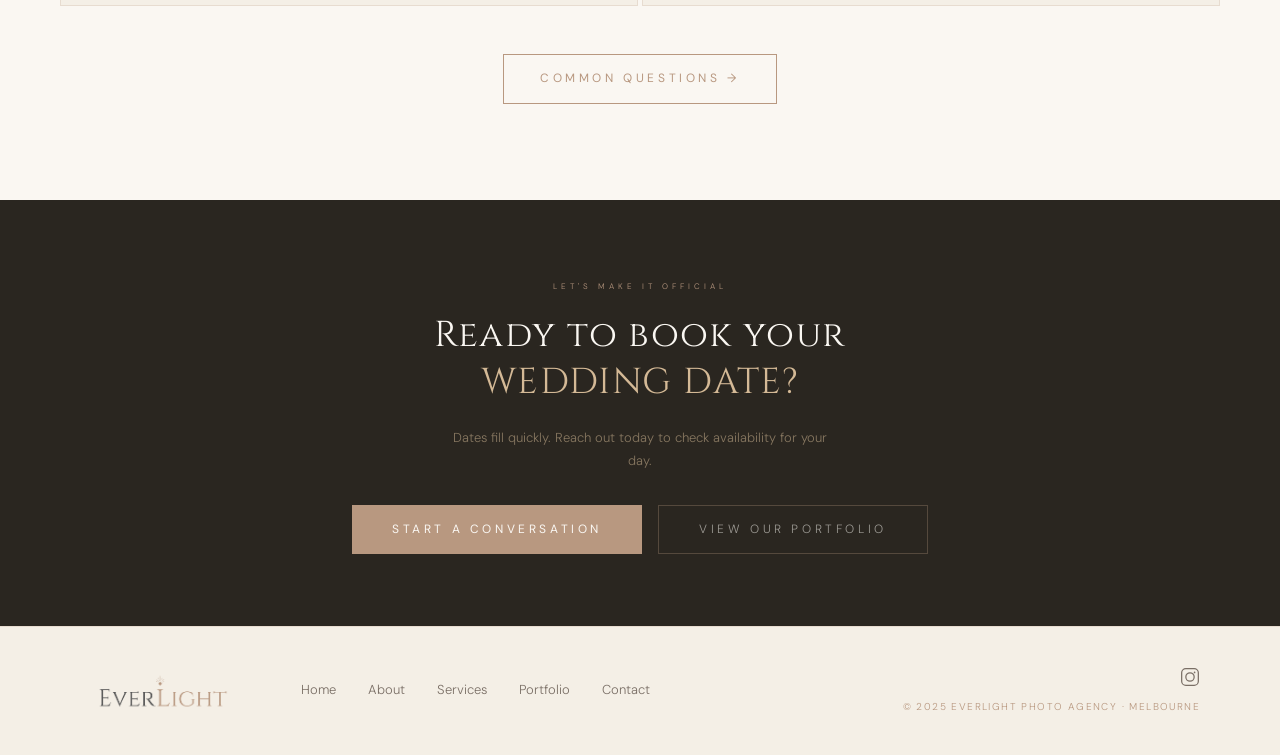
==== commit de7c305e: "Add files via upload" ====
--- a/index.html
+++ b/index.html
@@ -298,7 +298,6 @@
     </div>
 
     <div class="pkg-pricing-cta">
-      <a href="contact.html" class="btn-outline">Request Full Pricing Guide</a>
       <a href="services.html" class="btn-primary">View All Services</a>
     </div>
   </section>
@@ -341,6 +340,9 @@
         <p class="service-desc">Celebrate your love story with natural and timeless photography. Every session is crafted to reflect your unique bond — before the big day begins.</p>
         <a href="services.html" class="service-link">View Details &amp; Packages →</a>
       </div>
+    </div>
+    <div style="text-align:center;margin-top:48px;">
+      <a href="services.html#common-questions" class="btn-outline">Common Questions →</a>
     </div>
   </section>
 
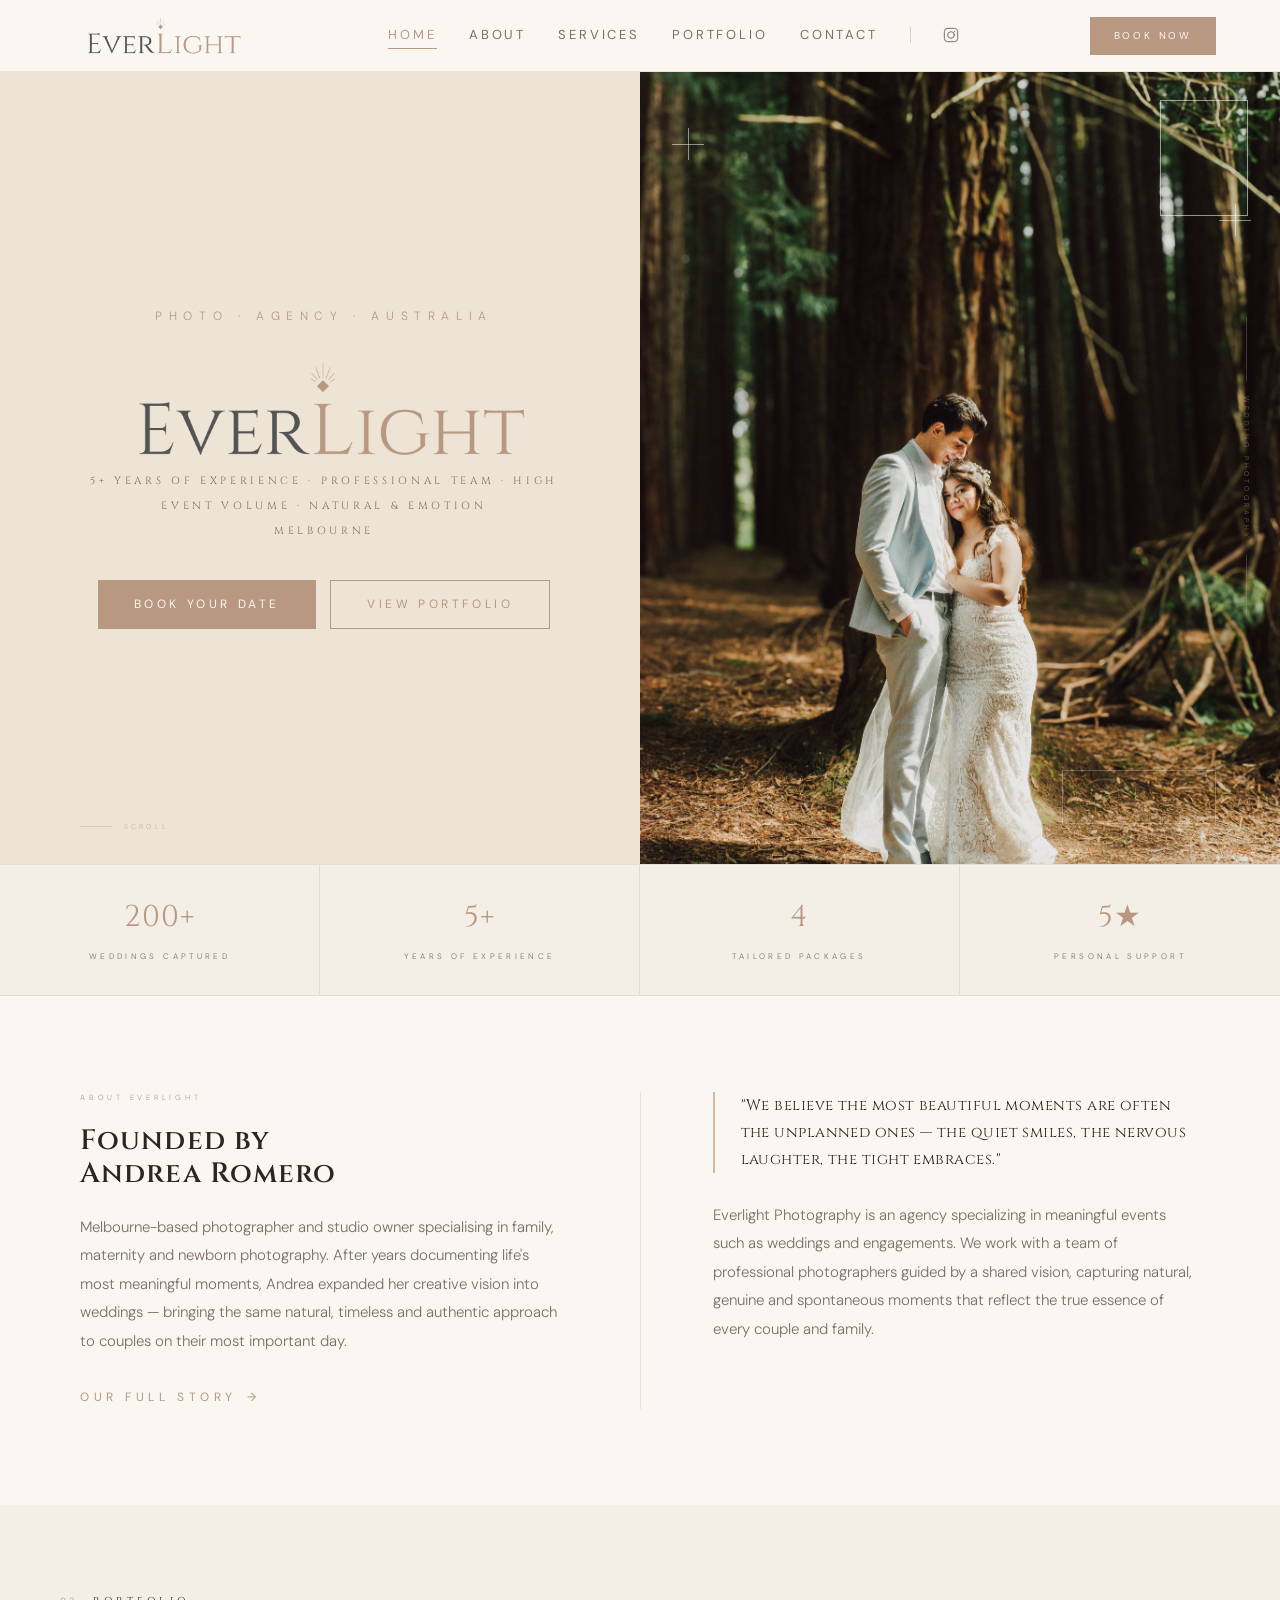
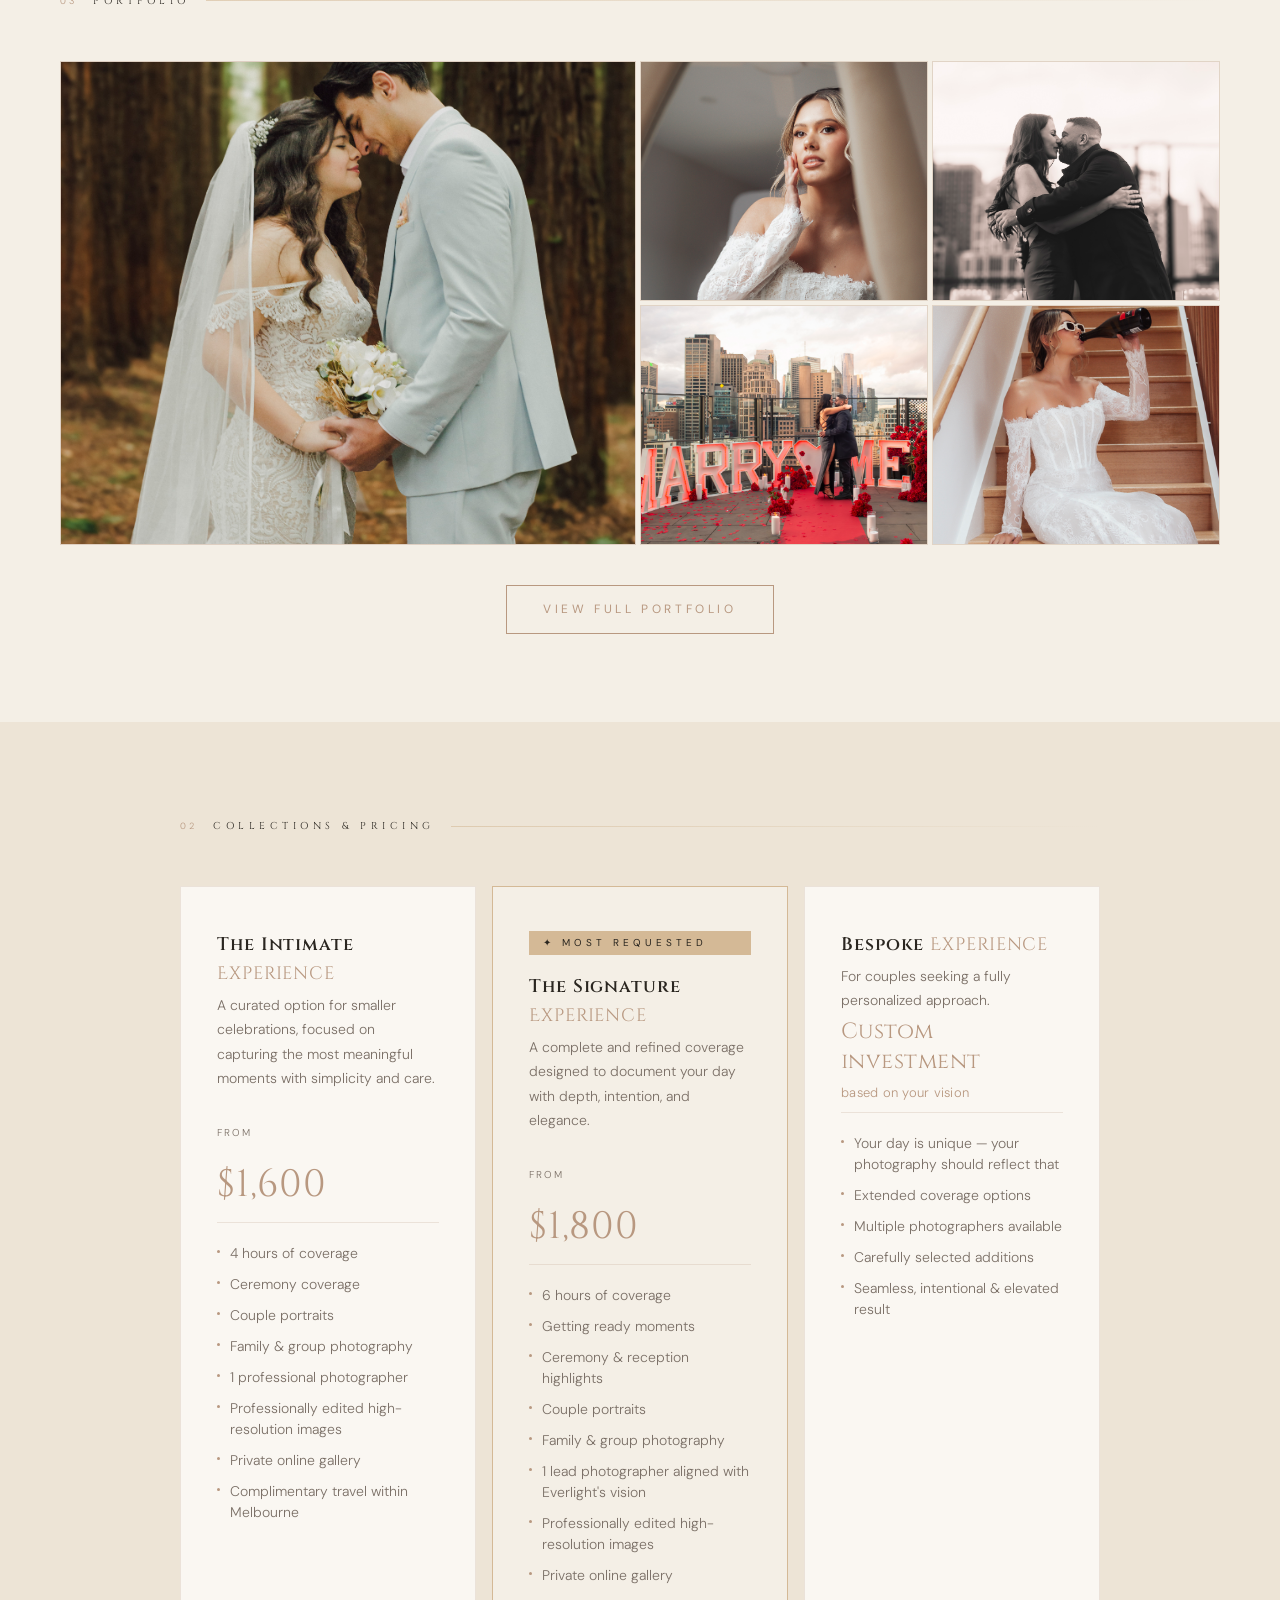
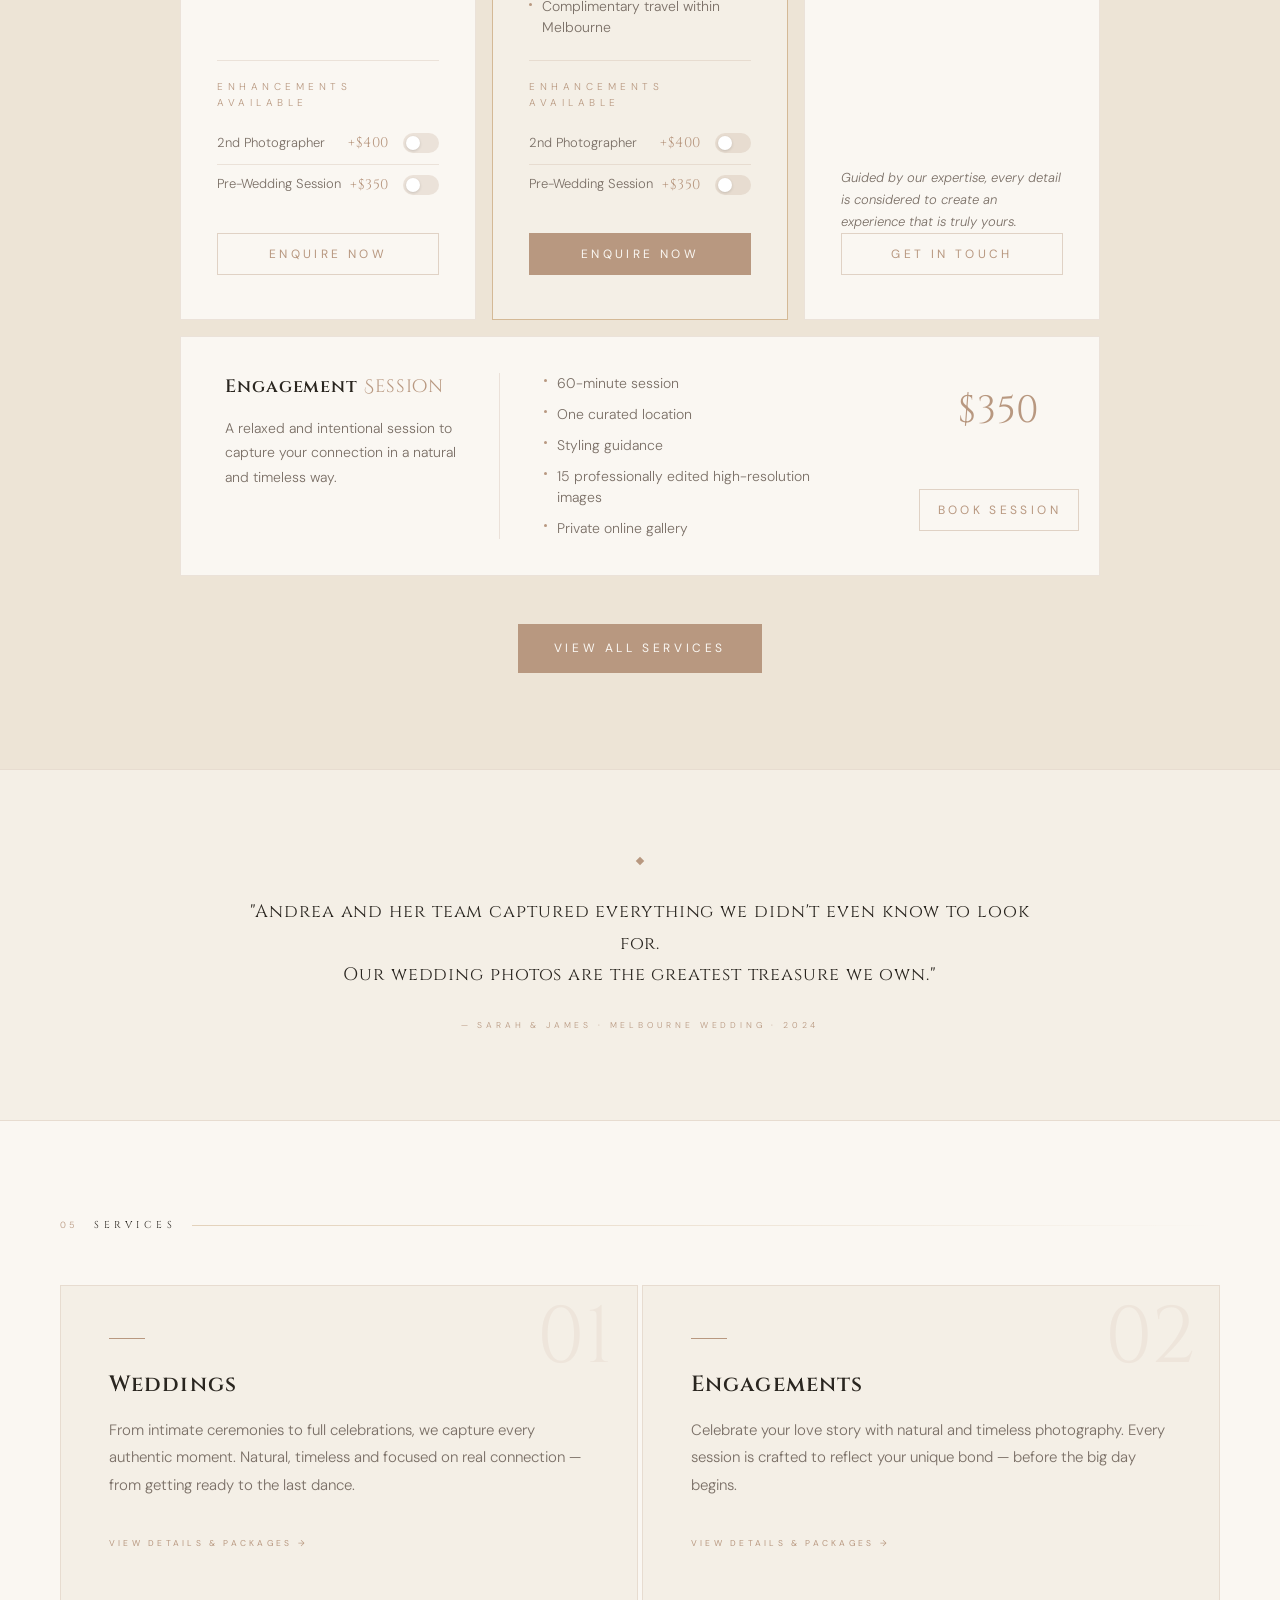
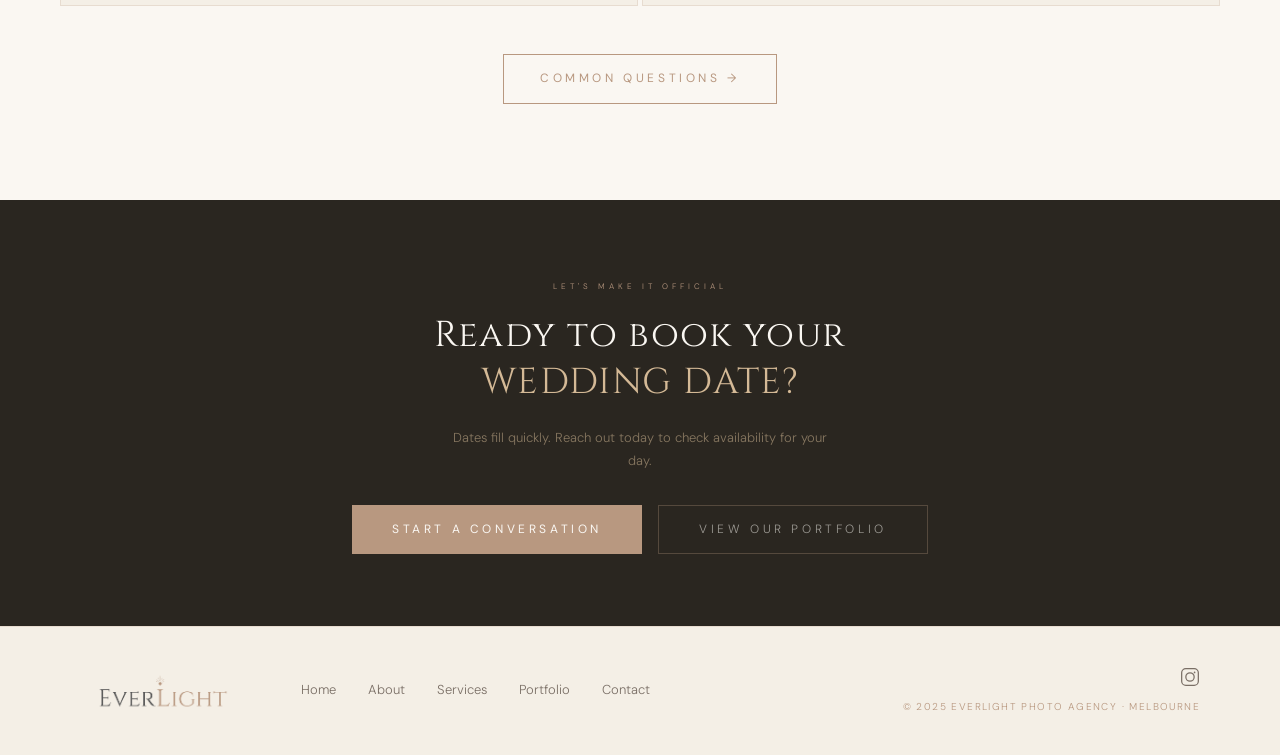
==== commit b6b4cb5f: "Add files via upload Mejora de contactos" ====
--- a/index.html
+++ b/index.html
@@ -65,6 +65,11 @@
     <!-- Right: photo -->
     <div class="hero-photo-side">
       <img src="images/hero-wedding.png" alt="Everlight — Wedding Photography">
+      <!-- Parallax depth ornaments -->
+      <div class="plx-ornament plx-ornament--photo plx-rect" id="plx-r1" style="top:28px;right:32px;width:88px;height:116px;"></div>
+      <div class="plx-ornament plx-ornament--photo plx-rect-soft" id="plx-r2" style="bottom:40px;right:64px;width:154px;height:54px;"></div>
+      <div class="plx-ornament plx-ornament--photo plx-cross" id="plx-c1" style="top:148px;right:44px;"></div>
+      <div class="plx-ornament plx-ornament--photo plx-cross" id="plx-c2" style="top:72px;left:48px;"></div>
       <!-- Vertical label overlay -->
       <div class="hero-aside">
         <div class="hero-aside-line"></div>
@@ -211,7 +216,7 @@
             <span class="toggle-track"></span>
           </label>
         </div>
-        <button class="pkg-cta" onclick="window.location='contact.html'">Enquire Now</button>
+        <button class="pkg-cta" onclick="enquireNow('home-pkg-intimate', 'The Intimate Experience')">Enquire Now</button>
       </div>
 
       <!-- 02 · The Signature Experience (Most Requested) -->
@@ -254,7 +259,7 @@
             <span class="toggle-track"></span>
           </label>
         </div>
-        <button class="pkg-cta" onclick="window.location='contact.html'">Enquire Now</button>
+        <button class="pkg-cta" onclick="enquireNow('home-pkg-signature', 'The Signature Experience')">Enquire Now</button>
       </div>
 
       <!-- 03 · Bespoke Experience -->
@@ -271,7 +276,7 @@
           <li><div class="pkg-dot"></div>Seamless, intentional &amp; elevated result</li>
         </ul>
         <p class="pkg-bespoke-note">Guided by our expertise, every detail is considered to create an experience that is truly yours.</p>
-        <button class="pkg-cta" onclick="window.location='contact.html'" style="margin-top:auto">Get in Touch</button>
+        <button class="pkg-cta" onclick="enquireNow(null, 'Bespoke Experience')" style="margin-top:auto">Get in Touch</button>
       </div>
 
     </div>
@@ -293,7 +298,7 @@
       </div>
       <div class="pkg-row-zone pkg-row-zone-action">
         <div class="pkg-price">$350</div>
-        <button class="pkg-cta" onclick="window.location='contact.html'" style="width:160px">Book Session</button>
+        <button class="pkg-cta" onclick="enquireNow(null, 'Engagement Session', 350)" style="width:160px">Book Session</button>
       </div>
     </div>
 
@@ -385,6 +390,31 @@
   </footer>
 
   <script>
+    // ── Enquire Now — reads current card state and redirects with URL params ──
+    function enquireNow(cardId, planName, fixedPrice) {
+      let price = fixedPrice || null;
+      const enhancements = [];
+
+      if (cardId) {
+        const el = document.getElementById(cardId);
+        if (el) {
+          price = parseInt(el.dataset.base, 10);
+          el.querySelectorAll('input[type="checkbox"]').forEach(cb => {
+            if (cb.checked) {
+              price += parseInt(cb.dataset.price, 10);
+              const label = cb.closest('.pkg-toggle').querySelector('.toggle-name');
+              enhancements.push((label ? label.textContent.trim() : '') + ':' + cb.dataset.price);
+            }
+          });
+        }
+      }
+
+      const p = new URLSearchParams({ plan: planName });
+      if (price)               p.set('price', price);
+      if (enhancements.length) p.set('enhancements', enhancements.join('|'));
+      window.location.href = 'enquire.html?' + p.toString();
+    }
+
     // Dynamic pricing for add-on toggles
     function updatePackagePrice(pkg) {
       const card  = document.getElementById('home-pkg-' + pkg.replace('home-', ''));
@@ -406,6 +436,31 @@
     window.addEventListener('scroll', () => {
       nav.classList.toggle('scrolled', window.scrollY > 20);
     });
+
+    // Parallax hero depth ornaments
+    (function () {
+      const layers = [
+        { el: document.getElementById('plx-r1'), speed: 0.40 },
+        { el: document.getElementById('plx-r2'), speed: 0.62 },
+        { el: document.getElementById('plx-c1'), speed: 0.55 },
+        { el: document.getElementById('plx-c2'), speed: 0.32 },
+      ];
+      let ticking = false;
+      if (window.innerWidth > 768) {
+        window.addEventListener('scroll', function () {
+          if (!ticking) {
+            requestAnimationFrame(function () {
+              const y = window.scrollY;
+              layers.forEach(function (l) {
+                if (l.el) l.el.style.transform = 'translateY(' + (y * l.speed) + 'px)';
+              });
+              ticking = false;
+            });
+            ticking = true;
+          }
+        });
+      }
+    })();
   </script>
 
 </body>
--- a/css/style.css
+++ b/css/style.css
@@ -243,6 +243,12 @@
   overflow: hidden;
 }
 
+/* Hero photo side — positioned context for parallax ornaments */
+.hero-photo-side {
+  position: relative;
+  overflow: hidden;
+}
+
 /* Hero photo fill — img inside .hero-photo-side fills absolutely */
 .hero-photo-side > img {
   position: absolute;
@@ -1076,11 +1082,46 @@
   text-align: right;
 }
 
+/* ── PARALLAX ORNAMENTS ── */
+.plx-ornament {
+  position: absolute;
+  pointer-events: none;
+  will-change: transform;
+  z-index: 2;
+}
+/* Default: light background (page-hero) */
+.plx-rect {
+  border: 1px solid rgba(184, 152, 128, 0.55);
+}
+.plx-rect-soft {
+  border: 1px solid rgba(184, 152, 128, 0.28);
+}
+.plx-cross {
+  width: 1px;
+  height: 1px;
+}
+.plx-cross::before,
+.plx-cross::after {
+  content: '';
+  position: absolute;
+  background: rgba(184, 152, 128, 0.5);
+}
+.plx-cross::before { width: 1px; height: 32px; left: 0; top: -16px; }
+.plx-cross::after  { width: 32px; height: 1px; top: 0; left: -16px; }
+
+/* Photo-side variant: white on dark image */
+.plx-ornament--photo.plx-rect     { border-color: rgba(255, 255, 255, 0.55); }
+.plx-ornament--photo.plx-rect-soft{ border-color: rgba(255, 255, 255, 0.25); }
+.plx-ornament--photo.plx-cross::before,
+.plx-ornament--photo.plx-cross::after { background: rgba(255, 255, 255, 0.5); }
+
 /* ── PAGE HERO (sub-pages) ── */
 .page-hero {
   background: var(--linen);
   padding: 88px 80px 72px;
   border-bottom: 1px solid var(--border);
+  position: relative;
+  overflow: hidden;
 }
 .page-hero-label {
   font-size: 8px;
@@ -1240,6 +1281,7 @@
   .footer-nav-right { align-items: flex-start; flex-direction: row; gap: 20px; align-items: center; }
 }
 @media (max-width: 768px) {
+  .plx-ornament { display: none; }
   .container { padding: 0 24px; }
   .navbar { padding: 0 24px; }
   .nav-links { display: none; }
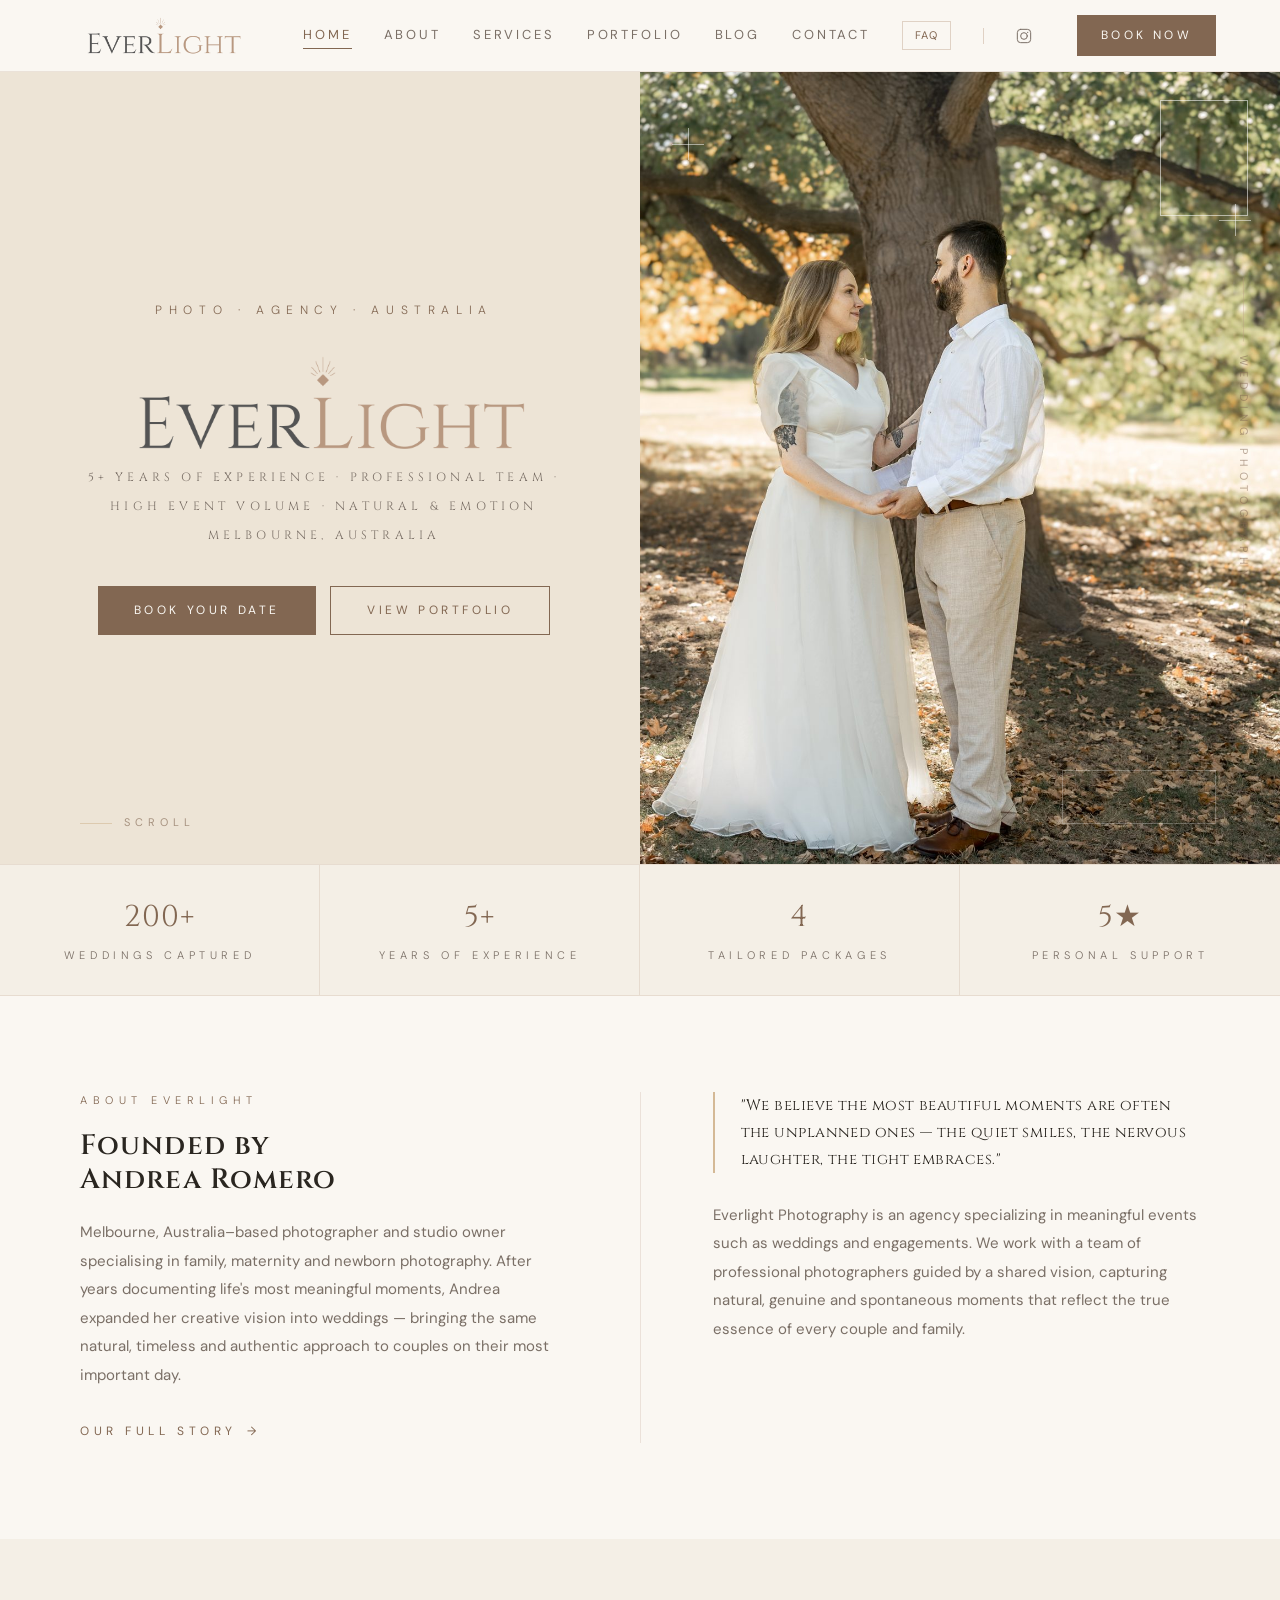
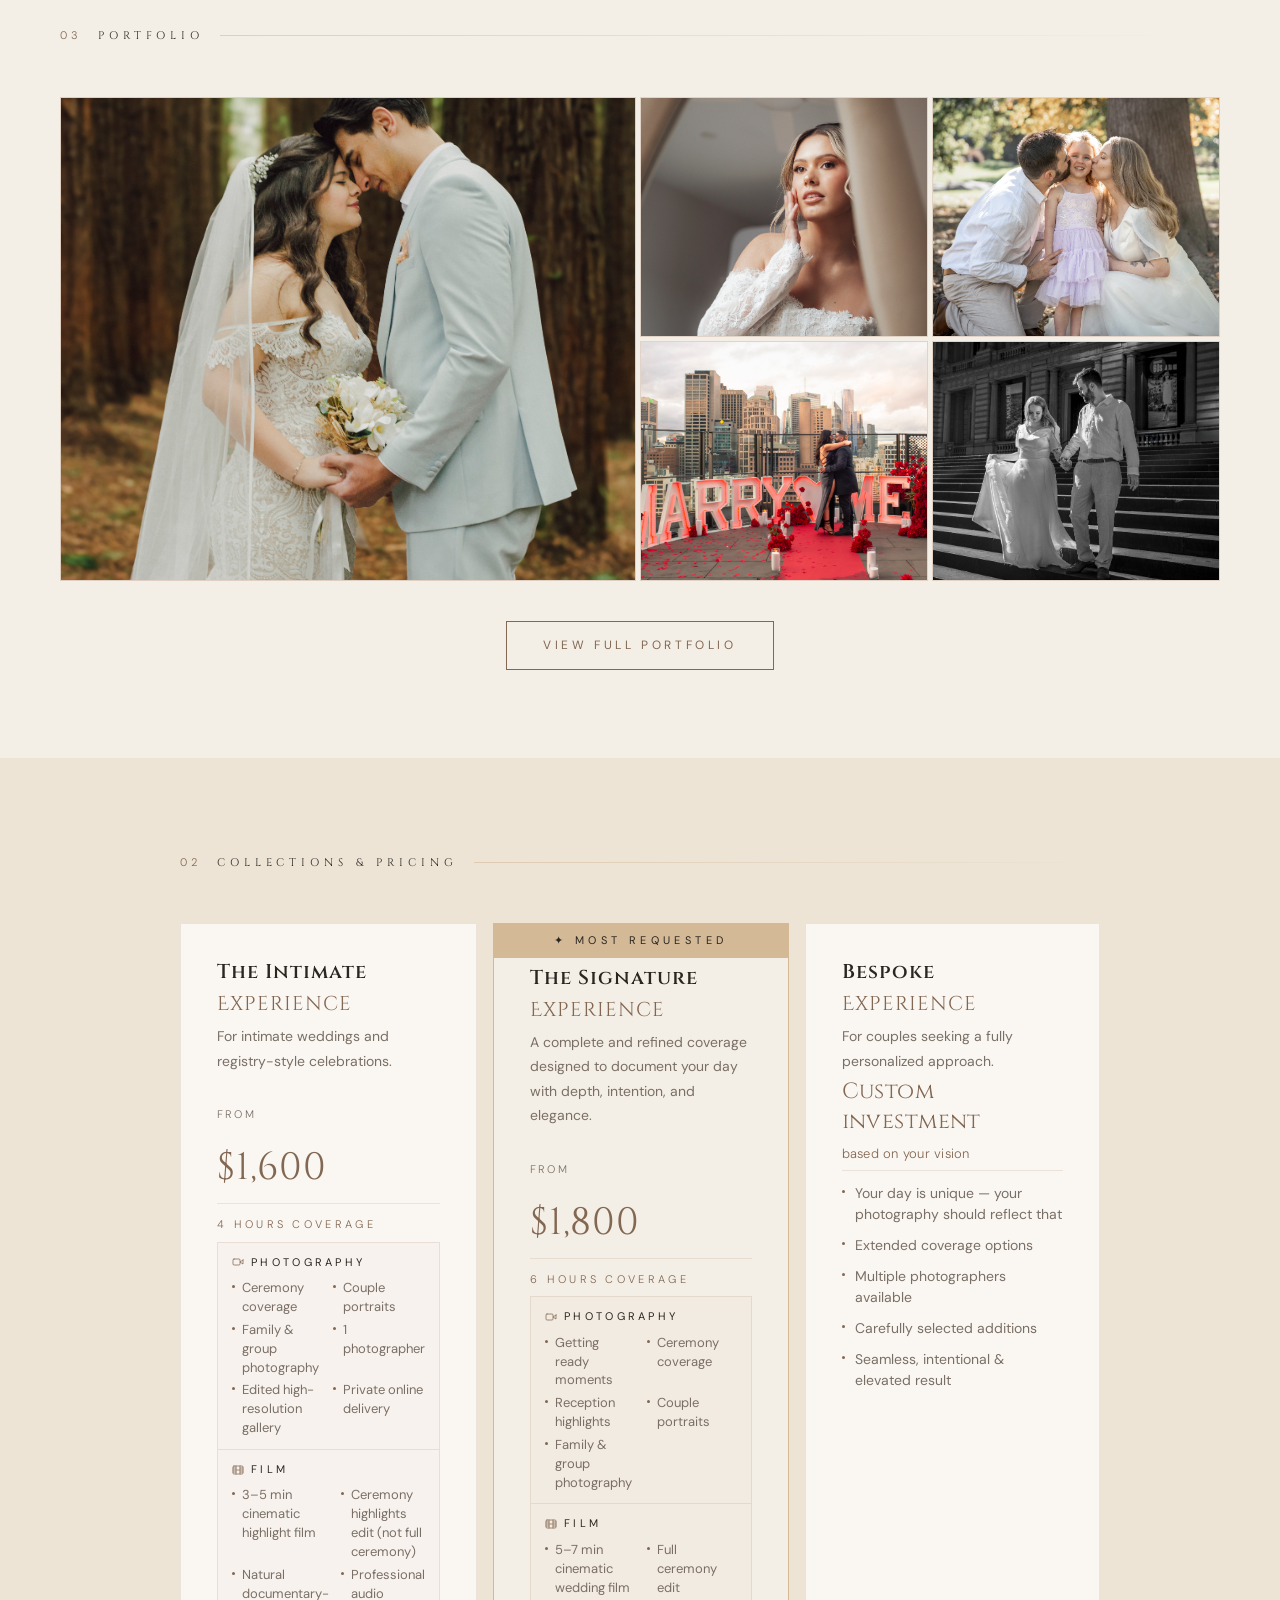
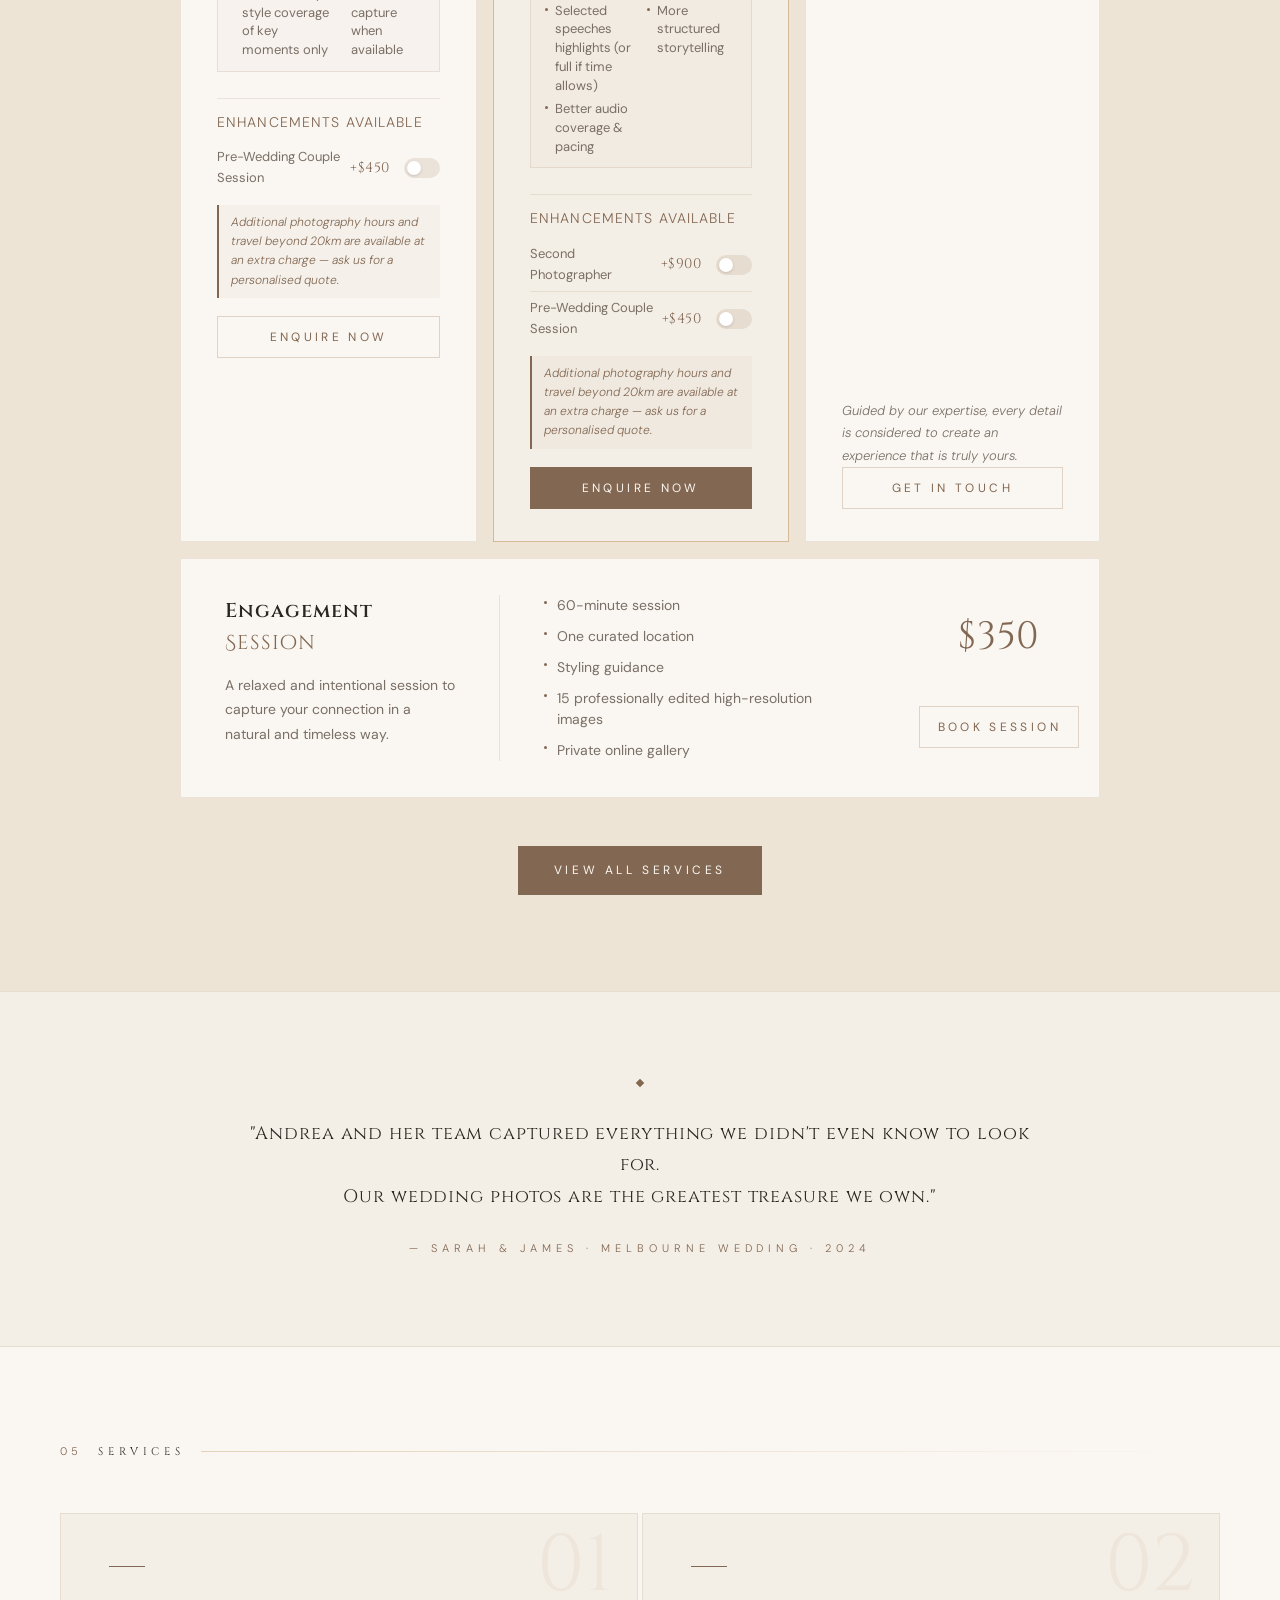
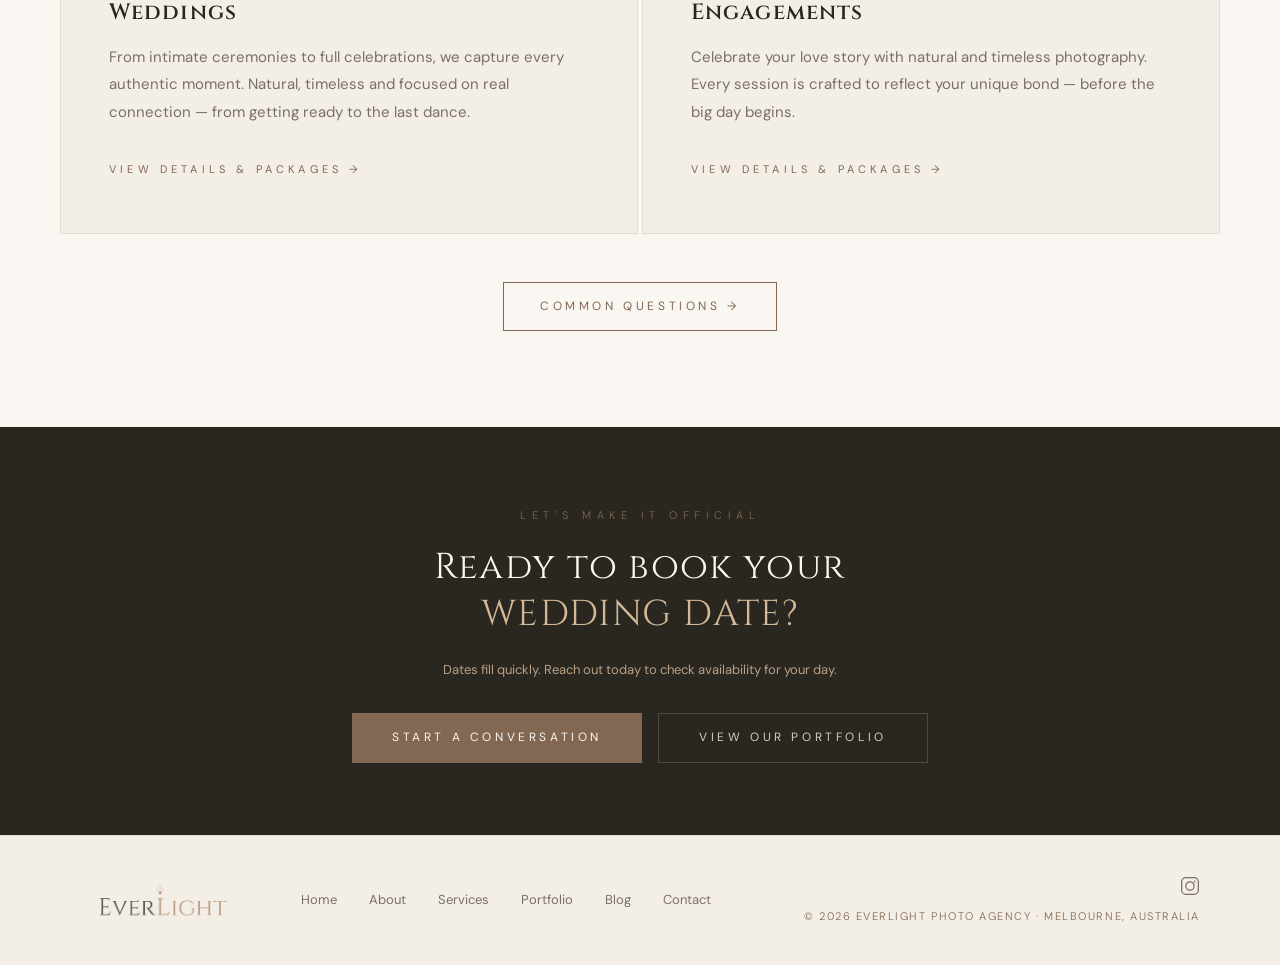
==== commit d12fef90: "Initial commit — Everlight Photo Agency website Static HTML/CSS site for Everlight Photo Agency Melb" ====
--- a/index.html
+++ b/index.html
@@ -1,15 +1,83 @@
 <!DOCTYPE html>
-<html lang="en">
+<html lang="en-AU">
 <head>
   <meta charset="UTF-8">
   <meta name="viewport" content="width=device-width, initial-scale=1.0">
   <title>Everlight Photo Agency — Luxury Wedding Photography · Melbourne</title>
-  <meta name="description" content="Everlight is a luxury wedding photography agency based in Australia. Timeless, emotional and natural photography for couples who value artistry above all.">
+  <meta name="description" content="Luxury wedding photography in Melbourne, Australia by Everlight Photo Agency. Timeless, natural and emotional — capturing your day exactly as it was. Book your date today.">
+
+  <!-- Canonical -->
+  <link rel="canonical" href="https://everlightphotoagency.com/">
+
+  <!-- Open Graph -->
+  <meta property="og:type"        content="website">
+  <meta property="og:url"         content="https://everlightphotoagency.com/">
+  <meta property="og:title"       content="Everlight Photo Agency — Luxury Wedding Photography · Melbourne">
+  <meta property="og:description" content="Timeless, emotional and natural wedding photography across Melbourne, Sydney and Byron Bay. Book your date with Everlight Photo Agency.">
+  <meta property="og:image"       content="https://everlightphotoagency.com/images/hero-wedding.jpg">
+  <meta property="og:locale"      content="en_AU">
+  <meta property="og:site_name"   content="Everlight Photo Agency">
+
+  <!-- Twitter Card -->
+  <meta name="twitter:card"        content="summary_large_image">
+  <meta name="twitter:title"       content="Everlight Photo Agency — Luxury Wedding Photography · Melbourne">
+  <meta name="twitter:description" content="Timeless, emotional and natural wedding photography across Melbourne, Sydney and Byron Bay.">
+  <meta name="twitter:image"       content="https://everlightphotoagency.com/images/hero-wedding.jpg">
+
+  <!-- Favicon -->
+  <link rel="icon" type="image/x-icon"  href="images/favicon.ico">
+  <link rel="icon" type="image/png" sizes="32x32" href="images/favicon-32x32.png">
+  <link rel="icon" type="image/png" sizes="16x16" href="images/favicon-16x16.png">
+  <link rel="apple-touch-icon" sizes="180x180"    href="images/apple-touch-icon.png">
+
+  <!-- Schema: LocalBusiness + Photographer -->
+  <script type="application/ld+json">
+  {
+    "@context": "https://schema.org",
+    "@type": ["LocalBusiness", "ProfessionalService"],
+    "name": "Everlight Photo Agency",
+    "description": "Luxury wedding photography agency based in Melbourne, Australia. Timeless, emotional and natural photography for couples who value artistry.",
+    "url": "https://everlightphotoagency.com/",
+    "logo": "https://everlightphotoagency.com/images/logo-dark.png",
+    "image": "https://everlightphotoagency.com/images/hero-wedding.jpg",
+    "address": {
+      "@type": "PostalAddress",
+      "addressLocality": "Melbourne",
+      "addressRegion": "VIC",
+      "addressCountry": "AU"
+    },
+    "areaServed": [
+      { "@type": "City", "name": "Melbourne" },
+      { "@type": "City", "name": "Sydney" },
+      { "@type": "City", "name": "Byron Bay" },
+      { "@type": "City", "name": "Yarra Valley" }
+    ],
+    "priceRange": "$$",
+    "sameAs": [
+      "https://www.instagram.com/andrearlphotography"
+    ],
+    "telephone": "+61410656899",
+    "email": "info@everlightphotoagency.com",
+    "founder": {
+      "@type": "Person",
+      "name": "Andrea Romero"
+    }
+  }
+  </script>
+
   <link rel="stylesheet" href="css/style.css">
   <style>
     /* Page-specific micro adjustments */
     .hero-photo-side { background: var(--linen); }
   </style>
+  <!-- Google tag (gtag.js) -->
+  <script async src="https://www.googletagmanager.com/gtag/js?id=G-6B0KJ8SQY6"></script>
+  <script>
+    window.dataLayer = window.dataLayer || [];
+    function gtag(){dataLayer.push(arguments);}
+    gtag('js', new Date());
+    gtag('config', 'G-6B0KJ8SQY6');
+  </script>
 </head>
 <body>
 
@@ -23,7 +91,9 @@
       <a href="about.html"     class="nav-link">About</a>
       <a href="services.html"  class="nav-link">Services</a>
       <a href="portfolio.html" class="nav-link">Portfolio</a>
+      <a href="blog.html"      class="nav-link">Blog</a>
       <a href="contact.html"   class="nav-link">Contact</a>
+      <a href="services.html#common-questions" class="nav-link nav-link-faq">FAQ</a>
       <div class="nav-social-divider"></div>
       <a href="https://www.instagram.com/andrearlphotography" class="nav-ig-link" target="_blank" aria-label="Instagram">
         <svg width="16" height="16" viewBox="0 0 24 24" fill="none" stroke="currentColor" stroke-width="1.5" stroke-linecap="round" stroke-linejoin="round">
@@ -34,6 +104,9 @@
       </a>
     </div>
     <a href="contact.html" class="nav-cta">Book Now</a>
+    <button class="nav-hamburger" id="nav-hamburger" aria-label="Open menu">
+      <span></span><span></span><span></span>
+    </button>
   </nav>
 
   <!-- ════════════════════════════════════════════
@@ -45,11 +118,11 @@
       <div class="hero-inner">
         <p class="hero-eyebrow">Photo · Agency · Australia</p>
         <h1 class="hero-heading">
-          <img src="images/logo-light.png" alt="Everlight Photo Agency" >
+          <img src="images/logo-light.png" alt="Everlight Photo Agency — Luxury Wedding Photography Melbourne">
         </h1>
         <p class="hero-tagline">
           5+ Years of Experience · Professional Team · High Event Volume · Natural & Emotion <br>
-          Melbourne 
+          Melbourne, Australia
         </p>
         <div class="hero-cta-row">
           <a href="contact.html"   class="btn-primary">Book Your Date</a>
@@ -64,7 +137,7 @@
 
     <!-- Right: photo -->
     <div class="hero-photo-side">
-      <img src="images/hero-wedding.png" alt="Everlight — Wedding Photography">
+      <img src="images/hero-wedding.jpg" alt="Everlight — Wedding Photography">
       <!-- Parallax depth ornaments -->
       <div class="plx-ornament plx-ornament--photo plx-rect" id="plx-r1" style="top:28px;right:32px;width:88px;height:116px;"></div>
       <div class="plx-ornament plx-ornament--photo plx-rect-soft" id="plx-r2" style="bottom:40px;right:64px;width:154px;height:54px;"></div>
@@ -111,7 +184,7 @@
     <div>
       <span class="about-eyebrow">About Everlight</span>
       <h2 class="about-title">Founded by<br>Andrea Romero</h2>
-      <p class="about-text">Melbourne-based photographer and studio owner specialising in family, maternity and newborn photography. After years documenting life's most meaningful moments, Andrea expanded her creative vision into weddings — bringing the same natural, timeless and authentic approach to couples on their most important day.</p>
+      <p class="about-text">Melbourne, Australia–based photographer and studio owner specialising in family, maternity and newborn photography. After years documenting life's most meaningful moments, Andrea expanded her creative vision into weddings — bringing the same natural, timeless and authentic approach to couples on their most important day.</p>
       <a href="about.html" class="btn-ghost">Our Full Story <span class="arrow">→</span></a>
     </div>
 
@@ -139,27 +212,27 @@
     <div class="gallery-grid">
       <!-- Cell 1 — tall (span 2 rows) · imagen vertical recomendada -->
       <div class="gallery-cell">
-        <img src="images/gallery-01.png" alt="Wedding ceremony — Melbourne">
+        <img src="images/gallery-01.png" alt="Wedding ceremony photography Melbourne — Everlight Photo Agency" loading="lazy">
         <span class="gallery-cell-label">Ceremony · Melbourne</span>
       </div>
       <!-- Cell 2 -->
       <div class="gallery-cell">
-        <img src="images/gallery-02.png" alt="Portrait — Byron Bay">
+        <img src="images/gallery-02.png" alt="Bride portrait wedding photography Byron Bay" loading="lazy">
         <span class="gallery-cell-label">Portrait · Byron Bay</span>
       </div>
       <!-- Cell 3 -->
       <div class="gallery-cell">
-        <img src="images/gallery-03.png" alt="Reception — Sydney">
+        <img src="images/gallery-03.jpg" alt="Wedding reception photography Sydney — Everlight" loading="lazy">
         <span class="gallery-cell-label">Reception · Sydney</span>
       </div>
       <!-- Cell 4 -->
       <div class="gallery-cell">
-        <img src="images/gallery-04.png" alt="Engagement — Yarra Valley">
+        <img src="images/gallery-04.png" alt="Engagement session photography Yarra Valley" loading="lazy">
         <span class="gallery-cell-label">Engagement · Yarra Valley</span>
       </div>
       <!-- Cell 5 -->
       <div class="gallery-cell">
-        <img src="images/gallery-05.png" alt="Details — Melbourne">
+        <img src="images/gallery-05.jpg" alt="Wedding detail photography Melbourne — rings and flowers" loading="lazy">
         <span class="gallery-cell-label">Details · Melbourne</span>
       </div>
     </div>
@@ -181,40 +254,52 @@
       <!-- 01 · The Intimate Experience -->
       <div class="pkg-card" id="home-pkg-intimate" data-base="1600">
         <h3 class="pkg-name">The Intimate <em>Experience</em></h3>
-        <p class="pkg-desc">A curated option for smaller celebrations, focused on capturing the most meaningful moments with simplicity and care.</p>
+        <p class="pkg-desc">For intimate weddings and registry-style celebrations.</p>
         <div class="pkg-price">
           <span class="pkg-price-from" id="home-intimate-label">From</span><br>
           <span id="home-intimate-price">$1,600</span>
         </div>
         <div class="pkg-divider"></div>
-        <ul class="pkg-features">
-          <li><div class="pkg-dot"></div>4 hours of coverage</li>
-          <li><div class="pkg-dot"></div>Ceremony coverage</li>
-          <li><div class="pkg-dot"></div>Couple portraits</li>
-          <li><div class="pkg-dot"></div>Family &amp; group photography</li>
-          <li><div class="pkg-dot"></div>1 professional photographer</li>
-          <li><div class="pkg-dot"></div>Professionally edited high-resolution images</li>
-          <li><div class="pkg-dot"></div>Private online gallery</li>
-          <li><div class="pkg-dot"></div>Complimentary travel within Melbourne</li>
-        </ul>
+        <p class="pkg-coverage-hours">4 hours coverage</p>
+        <div class="pkg-coverage">
+          <div class="pkg-coverage-col">
+            <p class="pkg-coverage-heading">
+              <svg viewBox="0 0 24 24" stroke-width="1.5" stroke-linecap="round" stroke-linejoin="round"><rect x="2" y="6" width="14" height="12" rx="2"/><path d="M22 8l-6 4 6 4V8z"/></svg>
+              Photography
+            </p>
+            <ul class="pkg-coverage-list">
+              <li>Ceremony coverage</li>
+              <li>Couple portraits</li>
+              <li>Family &amp; group photography</li>
+              <li>1 photographer</li>
+              <li>Edited high-resolution gallery</li>
+              <li>Private online delivery</li>
+            </ul>
+          </div>
+          <div class="pkg-coverage-col">
+            <p class="pkg-coverage-heading">
+              <svg viewBox="0 0 24 24" stroke-width="1.5" stroke-linecap="round" stroke-linejoin="round"><rect x="2" y="4" width="20" height="16" rx="2"/><path d="M8 4v16M16 4v16M2 12h20M2 8h6M16 8h6M2 16h6M16 16h6"/></svg>
+              Film
+            </p>
+            <ul class="pkg-coverage-list">
+              <li>3–5 min cinematic highlight film</li>
+              <li>Ceremony highlights edit (not full ceremony)</li>
+              <li>Natural documentary-style coverage of key moments only</li>
+              <li>Professional audio capture when available</li>
+            </ul>
+          </div>
+        </div>
         <div class="pkg-addons">
           <p class="pkg-addons-title">Enhancements Available</p>
-          <label class="pkg-toggle" for="home-intimate-2nd">
+          <label class="pkg-toggle" for="home-intimate-couple">
             <span class="toggle-label">
-              <span class="toggle-name">2nd Photographer</span>
-              <span class="toggle-price">+$400</span>
+              <span class="toggle-name">Pre-Wedding Couple Session</span>
+              <span class="toggle-price">+$450</span>
             </span>
-            <input type="checkbox" id="home-intimate-2nd" data-pkg="home-intimate" data-price="400">
+            <input type="checkbox" id="home-intimate-couple" data-pkg="home-intimate" data-price="450">
             <span class="toggle-track"></span>
           </label>
-          <label class="pkg-toggle" for="home-intimate-couple">
-            <span class="toggle-label">
-              <span class="toggle-name">Pre-Wedding Session</span>
-              <span class="toggle-price">+$350</span>
-            </span>
-            <input type="checkbox" id="home-intimate-couple" data-pkg="home-intimate" data-price="350">
-            <span class="toggle-track"></span>
-          </label>
+          <p class="pkg-extras-note">Additional photography hours and travel beyond 20km are available at an extra charge — ask us for a personalised quote.</p>
         </div>
         <button class="pkg-cta" onclick="enquireNow('home-pkg-intimate', 'The Intimate Experience')">Enquire Now</button>
       </div>
@@ -229,35 +314,54 @@
           <span id="home-signature-price">$1,800</span>
         </div>
         <div class="pkg-divider"></div>
-        <ul class="pkg-features">
-          <li><div class="pkg-dot"></div>6 hours of coverage</li>
-          <li><div class="pkg-dot"></div>Getting ready moments</li>
-          <li><div class="pkg-dot"></div>Ceremony &amp; reception highlights</li>
-          <li><div class="pkg-dot"></div>Couple portraits</li>
-          <li><div class="pkg-dot"></div>Family &amp; group photography</li>
-          <li><div class="pkg-dot"></div>1 lead photographer aligned with Everlight's vision</li>
-          <li><div class="pkg-dot"></div>Professionally edited high-resolution images</li>
-          <li><div class="pkg-dot"></div>Private online gallery</li>
-          <li><div class="pkg-dot"></div>Complimentary travel within Melbourne</li>
-        </ul>
+        <p class="pkg-coverage-hours">6 hours coverage</p>
+        <div class="pkg-coverage">
+          <div class="pkg-coverage-col">
+            <p class="pkg-coverage-heading">
+              <svg viewBox="0 0 24 24" stroke-width="1.5" stroke-linecap="round" stroke-linejoin="round"><rect x="2" y="6" width="14" height="12" rx="2"/><path d="M22 8l-6 4 6 4V8z"/></svg>
+              Photography
+            </p>
+            <ul class="pkg-coverage-list">
+              <li>Getting ready moments</li>
+              <li>Ceremony coverage</li>
+              <li>Reception highlights</li>
+              <li>Couple portraits</li>
+              <li>Family &amp; group photography</li>
+            </ul>
+          </div>
+          <div class="pkg-coverage-col">
+            <p class="pkg-coverage-heading">
+              <svg viewBox="0 0 24 24" stroke-width="1.5" stroke-linecap="round" stroke-linejoin="round"><rect x="2" y="4" width="20" height="16" rx="2"/><path d="M8 4v16M16 4v16M2 12h20M2 8h6M16 8h6M2 16h6M16 16h6"/></svg>
+              Film
+            </p>
+            <ul class="pkg-coverage-list">
+              <li>5–7 min cinematic wedding film</li>
+              <li>Full ceremony edit</li>
+              <li>Selected speeches highlights (or full if time allows)</li>
+              <li>More structured storytelling</li>
+              <li>Better audio coverage &amp; pacing</li>
+            </ul>
+          </div>
+        </div>
         <div class="pkg-addons">
           <p class="pkg-addons-title">Enhancements Available</p>
           <label class="pkg-toggle" for="home-signature-2nd">
             <span class="toggle-label">
-              <span class="toggle-name">2nd Photographer</span>
-              <span class="toggle-price">+$400</span>
+              <span class="toggle-name">Second Photographer</span>
+              <span class="toggle-price">+$900</span>
             </span>
-            <input type="checkbox" id="home-signature-2nd" data-pkg="home-signature" data-price="400">
+            <input type="checkbox" id="home-signature-2nd" data-pkg="home-signature" data-price="900">
             <span class="toggle-track"></span>
           </label>
           <label class="pkg-toggle" for="home-signature-couple">
             <span class="toggle-label">
-              <span class="toggle-name">Pre-Wedding Session</span>
-              <span class="toggle-price">+$350</span>
+              <span class="toggle-name">Pre-Wedding Couple Session</span>
+              <span class="toggle-price">+$450</span>
             </span>
-            <input type="checkbox" id="home-signature-couple" data-pkg="home-signature" data-price="350">
+            <input type="checkbox" id="home-signature-couple" data-pkg="home-signature" data-price="450">
             <span class="toggle-track"></span>
           </label>
+          <p class="pkg-extras-note">Additional photography hours and travel beyond 20km are available at an extra charge — ask us for a personalised quote.</p>
         </div>
         <button class="pkg-cta" onclick="enquireNow('home-pkg-signature', 'The Signature Experience')">Enquire Now</button>
       </div>
@@ -373,6 +477,7 @@
           <a href="about.html">About</a>
           <a href="services.html">Services</a>
           <a href="portfolio.html">Portfolio</a>
+          <a href="blog.html">Blog</a>
           <a href="contact.html">Contact</a>
         </nav>
         <div class="footer-nav-right">
@@ -383,11 +488,46 @@
               <circle cx="17.5" cy="6.5" r="1" fill="currentColor" stroke="none"/>
             </svg>
           </a>
-          <p class="footer-nav-copy">© 2025 Everlight Photo Agency · Melbourne</p>
+          <p class="footer-nav-copy">© 2026 Everlight Photo Agency · Melbourne, Australia</p>
         </div>
       </div>
     </div>
   </footer>
+
+  <!-- Mobile nav overlay -->
+  <div class="mobile-nav-overlay" id="mobile-nav-overlay">
+    <div class="overlay-header">
+      <a href="index.html" class="logo-wrap">
+        <img src="images/logo-light.png" alt="Everlight Photo Agency" class="overlay-logo-img">
+      </a>
+      <button class="overlay-close" id="overlay-close" aria-label="Close menu">
+        <svg width="14" height="14" viewBox="0 0 24 24" fill="none" stroke="rgba(212,196,176,0.8)" stroke-width="1.5" stroke-linecap="round" stroke-linejoin="round">
+          <line x1="18" y1="6" x2="6" y2="18"/>
+          <line x1="6" y1="6" x2="18" y2="18"/>
+        </svg>
+      </button>
+    </div>
+    <nav class="overlay-nav-links">
+      <a href="index.html"     class="overlay-nav-link">Home</a>
+      <a href="about.html"     class="overlay-nav-link">About</a>
+      <a href="services.html"  class="overlay-nav-link">Services</a>
+      <a href="portfolio.html" class="overlay-nav-link">Portfolio</a>
+      <a href="blog.html"      class="overlay-nav-link">Blog</a>
+      <a href="contact.html"   class="overlay-nav-link">Contact</a>
+      <a href="services.html#common-questions" class="overlay-nav-link overlay-nav-link-faq">FAQ</a>
+    </nav>
+    <div class="overlay-footer">
+      <a href="https://www.instagram.com/andrearlphotography" class="overlay-ig" target="_blank" aria-label="Instagram">
+        <svg width="16" height="16" viewBox="0 0 24 24" fill="none" stroke="currentColor" stroke-width="1.5" stroke-linecap="round" stroke-linejoin="round">
+          <rect x="2" y="2" width="20" height="20" rx="5"/>
+          <circle cx="12" cy="12" r="5"/>
+          <circle cx="17.5" cy="6.5" r="1" fill="currentColor" stroke="none"/>
+        </svg>
+        @andrearlphotography
+      </a>
+      <a href="contact.html" class="overlay-book-btn">Book Now</a>
+    </div>
+  </div>
 
   <script>
     // ── Enquire Now — reads current card state and redirects with URL params ──
@@ -429,6 +569,14 @@
     }
     document.querySelectorAll('.pkg-toggle input[type="checkbox"]').forEach(cb => {
       cb.addEventListener('change', () => updatePackagePrice(cb.dataset.pkg));
+    });
+
+    // ── Travel toggle — show/hide informative note ──
+    document.querySelectorAll('.travel-toggle').forEach(function(cb) {
+      cb.addEventListener('change', function() {
+        var note = this.closest('.pkg-addons').querySelector('.travel-note');
+        if (note) note.classList.toggle('visible', this.checked);
+      });
     });
 
     // Sticky navbar shadow on scroll
@@ -461,7 +609,29 @@
         });
       }
     })();
+  
+    // Mobile nav overlay
+    const navHamburger = document.getElementById('nav-hamburger');
+    const mobileNavOverlay = document.getElementById('mobile-nav-overlay');
+    const overlayClose = document.getElementById('overlay-close');
+    if (navHamburger && mobileNavOverlay) {
+      navHamburger.addEventListener('click', () => {
+        mobileNavOverlay.classList.add('open');
+        document.body.style.overflow = 'hidden';
+      });
+      overlayClose.addEventListener('click', () => {
+        mobileNavOverlay.classList.remove('open');
+        document.body.style.overflow = '';
+      });
+      mobileNavOverlay.querySelectorAll('a').forEach(link => {
+        link.addEventListener('click', () => {
+          mobileNavOverlay.classList.remove('open');
+          document.body.style.overflow = '';
+        });
+      });
+    }
   </script>
+
 
 </body>
 </html>
--- a/css/style.css
+++ b/css/style.css
@@ -4,6 +4,19 @@
    ============================================================ */
 
 @import url('https://fonts.googleapis.com/css2?family=Cinzel:wght@400;500;600;700&family=Cinzel+Decorative:wght@400&family=DM+Sans:ital,wght@0,200;0,300;0,400;0,500;1,300&display=swap');
+
+/* ── Accessibility utility ── */
+.visually-hidden {
+  position: absolute;
+  width: 1px;
+  height: 1px;
+  padding: 0;
+  margin: -1px;
+  overflow: hidden;
+  clip: rect(0,0,0,0);
+  white-space: nowrap;
+  border: 0;
+}
 
 /* ── CSS Variables ── */
 :root {
@@ -11,7 +24,7 @@
   --warm-cream:   #F4EFE6;
   --linen:        #EDE4D6;
   --champagne:    #D4B996;
-  --taupe:        #B89880;
+  --taupe:        #826752; /* accesibilidad: era #B89880 (2.51:1) → ahora 4.90:1 (wl) / 4.57:1 (wc) sobre white-linen ✅ WCAG AA */
   --mid:          #7A6F66;
   --warm-gray:    #545454;
   --dark:         #2A2620;
@@ -32,10 +45,19 @@
 body {
   background: var(--white-linen);
   font-family: var(--font-body);
-  font-weight: 300;
+  font-weight: 400;
   color: var(--dark);
   line-height: 1.6;
   -webkit-font-smoothing: antialiased;
+  -moz-osx-font-smoothing: grayscale;
+  text-rendering: optimizeLegibility;
+}
+/* Pantallas no-Retina (96 dpi): desactivar antialiased para evitar texto difuso */
+@media (-webkit-max-device-pixel-ratio: 1), (max-resolution: 96dpi) {
+  body {
+    -webkit-font-smoothing: auto;
+    -moz-osx-font-smoothing: auto;
+  }
 }
 img { display: block; width: 100%; height: 100%; object-fit: cover; }
 a { text-decoration: none; color: inherit; }
@@ -57,7 +79,7 @@
 }
 .eyebrow-num {
   font-family: var(--font-body);
-  font-size: 9px;
+  font-size: 11px;
   letter-spacing: 0.35em;
   color: var(--taupe);
   text-transform: uppercase;
@@ -65,7 +87,7 @@
 }
 .eyebrow-title {
   font-family: var(--font-display);
-  font-size: 10px;
+  font-size: 11px;
   letter-spacing: 0.45em;
   text-transform: uppercase;
   color: var(--dark);
@@ -219,12 +241,22 @@
 .nav-link:hover { color: var(--taupe); }
 .nav-link:hover::after, .nav-link.active::after { width: 100%; }
 .nav-link.active { color: var(--taupe); }
+.nav-link-faq {
+  border: 1px solid rgba(184, 152, 128, 0.40);
+  padding: 5px 12px;
+  font-size: 11px;
+  letter-spacing: 0.08em;
+  color: var(--taupe) !important;
+  transition: background var(--transition), color var(--transition), border-color var(--transition);
+}
+.nav-link-faq::after { display: none; }
+.nav-link-faq:hover { background: var(--taupe); color: var(--white-linen) !important; border-color: var(--taupe); }
 
 .nav-cta {
   background: var(--taupe);
   color: var(--white-linen);
   font-family: var(--font-body);
-  font-size: 10px;
+  font-size: 12px;
   letter-spacing: 0.28em;
   text-transform: uppercase;
   padding: 11px 24px;
@@ -232,6 +264,132 @@
   transition: background var(--transition);
 }
 .nav-cta:hover { background: var(--dark); }
+
+/* ── HAMBURGER BUTTON (mobile only) ── */
+.nav-hamburger {
+  display: none;
+  flex-direction: column;
+  justify-content: center;
+  gap: 5px;
+  background: none;
+  border: none;
+  cursor: pointer;
+  padding: 4px;
+  flex-shrink: 0;
+}
+.nav-hamburger span {
+  display: block;
+  width: 22px;
+  height: 1.5px;
+  background: var(--dark);
+  transition: background var(--transition);
+}
+.navbar.is-light .nav-hamburger span { background: var(--white-linen); }
+
+/* ── MOBILE NAV OVERLAY ── */
+.mobile-nav-overlay {
+  position: fixed;
+  inset: 0;
+  background: var(--dark);
+  z-index: 999;
+  display: flex;
+  flex-direction: column;
+  opacity: 0;
+  pointer-events: none;
+  transition: opacity 0.3s ease;
+}
+.mobile-nav-overlay.open {
+  opacity: 1;
+  pointer-events: all;
+}
+.overlay-header {
+  display: flex;
+  justify-content: space-between;
+  align-items: center;
+  padding: 20px 24px;
+  flex-shrink: 0;
+}
+.overlay-logo-img {
+  height: 44px;
+  width: auto;
+}
+.overlay-close {
+  width: 36px;
+  height: 36px;
+  border: 1px solid rgba(212,196,176,0.25);
+  border-radius: 50%;
+  background: none;
+  cursor: pointer;
+  display: flex;
+  align-items: center;
+  justify-content: center;
+  flex-shrink: 0;
+  transition: border-color var(--transition);
+}
+.overlay-close:hover { border-color: rgba(212,196,176,0.6); }
+.overlay-nav-links {
+  flex: 1;
+  display: flex;
+  flex-direction: column;
+  padding: 28px 24px 16px;
+  overflow-y: auto;
+}
+.overlay-nav-link {
+  font-family: var(--font-display);
+  font-size: 30px;
+  font-weight: 400;
+  color: var(--white-linen);
+  text-decoration: none;
+  padding: 12px 0;
+  border-bottom: 0.5px solid rgba(212,196,176,0.1);
+  letter-spacing: 0.03em;
+  transition: color var(--transition);
+}
+.overlay-nav-link:last-of-type { border-bottom: none; }
+.overlay-nav-link:hover { color: var(--taupe); }
+.overlay-nav-link-faq {
+  font-family: var(--font-body);
+  font-size: 12px;
+  letter-spacing: 0.25em;
+  text-transform: uppercase;
+  color: rgba(212,196,176,0.80);
+  padding: 16px 0 0;
+  border-bottom: none;
+}
+.overlay-nav-link-faq:hover { color: var(--taupe); }
+.overlay-footer {
+  padding: 20px 24px 32px;
+  display: flex;
+  flex-direction: column;
+  gap: 16px;
+  flex-shrink: 0;
+}
+.overlay-ig {
+  display: flex;
+  align-items: center;
+  gap: 10px;
+  color: rgba(212,196,176,0.80);
+  font-size: 12px;
+  letter-spacing: 0.08em;
+  text-decoration: none;
+  transition: color var(--transition);
+}
+.overlay-ig svg { flex-shrink: 0; }
+.overlay-ig:hover { color: rgba(212,196,176,1.0); }
+.overlay-book-btn {
+  display: block;
+  background: var(--taupe);
+  color: var(--white-linen);
+  text-align: center;
+  padding: 14px;
+  font-family: var(--font-body);
+  font-size: 12px;
+  letter-spacing: 0.28em;
+  text-transform: uppercase;
+  text-decoration: none;
+  transition: background var(--transition);
+}
+.overlay-book-btn:hover { background: #a0836b; }
 
 /* ── HERO ── */
 .hero {
@@ -312,7 +470,7 @@
 }
 .hero-tagline {
   font-family: var(--font-display);
-  font-size: 10.5px;
+  font-size: 12px;
   font-weight: 400;
   letter-spacing: 0.35em;
   text-transform: uppercase;
@@ -339,7 +497,7 @@
 }
 .hero-scroll-line { width: 32px; height: 1px; background: var(--champagne); opacity: 0.6; }
 .hero-scroll-text {
-  font-size: 7px;
+  font-size: 11px;
   letter-spacing: 0.45em;
   text-transform: uppercase;
   color: var(--taupe);
@@ -369,7 +527,7 @@
 }
 .hero-photo-placeholder svg { opacity: 0.2; }
 .hero-photo-placeholder span {
-  font-size: 8px;
+  font-size: 11px;
   letter-spacing: 0.45em;
   text-transform: uppercase;
   color: var(--taupe);
@@ -388,7 +546,7 @@
 }
 .hero-aside-line { width: 1px; height: 64px; background: rgba(184,152,128,0.3); }
 .hero-aside-text {
-  font-size: 7px;
+  font-size: 11px;
   letter-spacing: 0.45em;
   text-transform: uppercase;
   color: var(--taupe);
@@ -419,7 +577,7 @@
   display: block;
 }
 .stat-label {
-  font-size: 8px;
+  font-size: 11px;
   letter-spacing: 0.42em;
   text-transform: uppercase;
   color: var(--mid);
@@ -438,7 +596,7 @@
 }
 .about-divider { background: var(--border); align-self: stretch; }
 .about-eyebrow {
-  font-size: 7.5px;
+  font-size: 11px;
   letter-spacing: 0.5em;
   text-transform: uppercase;
   color: var(--taupe);
@@ -459,7 +617,7 @@
   font-size: 15px;
   line-height: 1.9;
   color: var(--mid);
-  font-weight: 300;
+  font-weight: 400;
   margin-bottom: 28px;
 }
 .about-photo {
@@ -487,7 +645,7 @@
   font-size: 15px;
   line-height: 1.9;
   color: var(--mid);
-  font-weight: 300;
+  font-weight: 400;
 }
 
 /* ── GALLERY ── */
@@ -526,7 +684,7 @@
 }
 .gallery-placeholder svg { opacity: 0.2; }
 .gallery-placeholder span {
-  font-size: 7.5px;
+  font-size: 11px;
   letter-spacing: 0.4em;
   text-transform: uppercase;
   color: var(--taupe);
@@ -536,7 +694,7 @@
   position: absolute;
   bottom: 12px;
   left: 14px;
-  font-size: 7px;
+  font-size: 11px;
   letter-spacing: 0.38em;
   text-transform: uppercase;
   color: var(--taupe);
@@ -556,7 +714,7 @@
 }
 .pkg-card {
   background: var(--white-linen);
-  padding: 44px 36px;
+  padding: 32px 36px;
   border: 1px solid var(--border);
   display: flex;
   flex-direction: column;
@@ -567,21 +725,23 @@
 .pkg-card.featured {
   background: var(--warm-cream);
   border-color: var(--champagne);
+  padding-top: 0;
 }
 .pkg-card.featured:hover { background: var(--linen); border-color: var(--taupe); }
 .pkg-featured-tag {
-  display: inline-block;
+  display: block;
   background: var(--champagne);
   color: var(--dark);
-  font-size: 10px;
+  font-size: 11px;
   letter-spacing: 0.4em;
   text-transform: uppercase;
-  padding: 4px 14px;
-  margin-bottom: 18px;
-  font-weight: 400;
+  padding: 8px 36px;
+  margin: 0 -36px 4px;
+  font-weight: 400;
+  text-align: center;
 }
 .pkg-badge {
-  font-size: 7.5px;
+  font-size: 11px;
   letter-spacing: 0.45em;
   text-transform: uppercase;
   color: var(--taupe);
@@ -591,7 +751,7 @@
 }
 .pkg-name {
   font-family: var(--font-display);
-  font-size: 18px;
+  font-size: 20px;
   font-weight: 600;
   color: var(--dark);
   letter-spacing: 0.05em;
@@ -612,14 +772,84 @@
   
 }
 .pkg-price-from {
-  font-size: 10px;
+  font-size: 11px;
   font-family: var(--font-body);
   color: var(--mid);
   font-weight: 300;
   letter-spacing: 0.2em;
   text-transform: uppercase;
 }
-.pkg-divider { height: 1px; background: var(--border); margin: 6px 0 20px; }
+.pkg-divider { height: 1px; background: var(--border); margin: 4px 0 12px; }
+
+/* ── Coverage hours label ── */
+.pkg-coverage-hours {
+  font-size: 11px;
+  letter-spacing: 0.3em;
+  text-transform: uppercase;
+  color: var(--taupe);
+  font-weight: 300;
+  margin-bottom: 8px;
+}
+
+/* ── Photography / Film — always stacked vertically ── */
+.pkg-coverage {
+  display: grid;
+  grid-template-columns: 1fr;
+  border: 1px solid var(--border);
+  background: rgba(184,152,128,0.05);
+  margin-bottom: 12px;
+}
+.pkg-coverage-col {
+  padding: 11px 14px;
+}
+.pkg-coverage-col + .pkg-coverage-col {
+  border-top: 1px solid var(--border);
+}
+.pkg-coverage-heading {
+  font-size: 11px;
+  letter-spacing: 0.3em;
+  text-transform: uppercase;
+  color: var(--dark);
+  font-weight: 400;
+  margin-bottom: 8px;
+  display: flex;
+  align-items: center;
+  gap: 7px;
+}
+.pkg-coverage-heading svg {
+  width: 12px;
+  height: 12px;
+  stroke: var(--taupe);
+  fill: none;
+  flex-shrink: 0;
+}
+.pkg-coverage-list {
+  list-style: none;
+  padding: 0;
+  margin: 0;
+  display: grid;
+  grid-template-columns: 1fr 1fr;
+  gap: 4px 12px;
+}
+.pkg-coverage-list li {
+  font-size: 13px;
+  color: var(--mid);
+  font-weight: 400;
+  line-height: 1.45;
+  display: flex;
+  align-items: flex-start;
+  gap: 7px;
+}
+.pkg-coverage-list li::before {
+  content: '';
+  width: 3px;
+  height: 3px;
+  background: var(--taupe);
+  border-radius: 50%;
+  flex-shrink: 0;
+  margin-top: 6px;
+}
+
 .pkg-features {
   display: flex;
   flex-direction: column;
@@ -629,7 +859,7 @@
 .pkg-features li {
   font-size: 14px;
   color: var(--mid);
-  font-weight: 300;
+  font-weight: 400;
   display: flex;
   align-items: flex-start;
   gap: 10px;
@@ -644,7 +874,7 @@
   flex-shrink: 0;
 }
 .pkg-cta {
-  margin-top: 28px;
+  margin-top: 18px;
   width: 100%;
   background: transparent;
   border: 1px solid var(--border-mid);
@@ -670,25 +900,224 @@
   gap: 16px;
 }
 
+/* ── Enhancements header row (title + Know more link) ── */
+.pkg-addons-header {
+  display: flex;
+  align-items: baseline;
+  justify-content: space-between;
+  margin-bottom: 8px;
+}
+.pkg-addons-header .pkg-addons-title { margin-bottom: 0; }
+.pkg-addons-knowmore {
+  font-size: 11px;
+  color: var(--taupe);
+  font-weight: 300;
+  letter-spacing: 0.05em;
+  text-decoration: underline;
+  text-underline-offset: 3px;
+  cursor: pointer;
+  background: none;
+  border: none;
+  padding: 0;
+  font-family: var(--font-body);
+  transition: color 0.2s;
+  white-space: nowrap;
+}
+.pkg-addons-knowmore:hover { color: var(--dark); }
+
+/* ── Additional Services section ── */
+.addl-services-section {
+  background: var(--linen);
+  padding: 72px 180px;
+  border-top: 1px solid var(--border);
+}
+.addl-services-eyebrow {
+  font-size: 11px;
+  letter-spacing: 0.45em;
+  text-transform: uppercase;
+  color: var(--taupe);
+  font-weight: 300;
+  margin-bottom: 6px;
+}
+.addl-services-title {
+  font-family: var(--font-display);
+  font-size: 22px;
+  font-weight: 400;
+  color: var(--dark);
+  letter-spacing: 0.04em;
+  margin-bottom: 32px;
+}
+.addl-services-grid {
+  display: grid;
+  grid-template-columns: repeat(3, 1fr);
+  gap: 16px;
+}
+.addl-svc-card {
+  background: var(--white-linen);
+  border: 1px solid var(--border);
+  padding: 22px 22px 20px;
+  display: flex;
+  flex-direction: column;
+  gap: 6px;
+  transition: border-color 0.25s;
+}
+.addl-svc-card:hover { border-color: var(--taupe); }
+.addl-svc-name {
+  font-size: 14px;
+  font-weight: 400;
+  color: var(--dark);
+  letter-spacing: 0.02em;
+  font-family: var(--font-display);
+}
+.addl-svc-price {
+  font-size: 13px;
+  color: var(--taupe);
+  font-weight: 300;
+  margin-bottom: 2px;
+}
+.addl-svc-desc {
+  font-size: 13px;
+  color: var(--mid);
+  font-weight: 400;
+  line-height: 1.65;
+}
+.addl-svc-includes {
+  font-size: 11px;
+  letter-spacing: 0.3em;
+  text-transform: uppercase;
+  color: var(--taupe);
+  font-weight: 300;
+  margin-top: 6px;
+}
+.addl-svc-bullet {
+  font-size: 13px;
+  color: var(--mid);
+  font-weight: 400;
+  line-height: 1.55;
+  display: flex;
+  align-items: flex-start;
+  gap: 8px;
+}
+.addl-svc-bullet::before {
+  content: '';
+  width: 3px;
+  height: 3px;
+  background: var(--taupe);
+  border-radius: 50%;
+  flex-shrink: 0;
+  margin-top: 7px;
+}
+.addl-svc-split {
+  display: flex;
+  flex-direction: column;
+}
+.addl-svc-split-row {
+  flex: 1;
+  padding: 16px 22px;
+  display: flex;
+  flex-direction: column;
+  gap: 4px;
+}
+.addl-svc-split-row + .addl-svc-split-row {
+  border-top: 1px solid var(--border);
+}
+
+/* ── Additional Services modal ── */
+.addl-modal-overlay {
+  display: none;
+  position: fixed;
+  inset: 0;
+  background: rgba(30, 25, 22, 0.65);
+  z-index: 1000;
+  align-items: center;
+  justify-content: center;
+  padding: 24px;
+}
+.addl-modal-overlay.open { display: flex; }
+.addl-modal-box {
+  background: var(--white-linen);
+  border: 1px solid var(--border);
+  max-width: 860px;
+  width: 100%;
+  max-height: 88vh;
+  overflow-y: auto;
+  padding: 40px 44px;
+}
+.addl-modal-header {
+  display: flex;
+  justify-content: space-between;
+  align-items: flex-start;
+  margin-bottom: 28px;
+  padding-bottom: 20px;
+  border-bottom: 1px solid var(--border);
+}
+.addl-modal-title {
+  font-family: var(--font-display);
+  font-size: 20px;
+  font-weight: 400;
+  color: var(--dark);
+  letter-spacing: 0.04em;
+}
+.addl-modal-eyebrow {
+  font-size: 11px;
+  letter-spacing: 0.4em;
+  text-transform: uppercase;
+  color: var(--taupe);
+  font-weight: 300;
+  margin-bottom: 5px;
+}
+.addl-modal-close {
+  background: none;
+  border: 1px solid var(--border-mid);
+  width: 34px;
+  height: 34px;
+  display: flex;
+  align-items: center;
+  justify-content: center;
+  cursor: pointer;
+  font-size: 13px;
+  color: var(--mid);
+  font-family: var(--font-body);
+  flex-shrink: 0;
+  transition: background 0.2s, color 0.2s, border-color 0.2s;
+}
+.addl-modal-close:hover { background: var(--dark); color: var(--white-linen); border-color: var(--dark); }
+.addl-modal-grid {
+  display: grid;
+  grid-template-columns: repeat(2, 1fr);
+  gap: 14px;
+}
+
+@media (max-width: 991.98px) {
+  .addl-services-section { padding: 64px 40px; }
+  .addl-services-grid { grid-template-columns: repeat(2, 1fr); }
+}
+@media (max-width: 767.98px) {
+  .addl-services-section { padding: 56px 24px; }
+  .addl-services-grid { grid-template-columns: 1fr; }
+  .addl-modal-box { padding: 28px 24px; }
+  .addl-modal-grid { grid-template-columns: 1fr; }
+}
+
 /* ── Package add-on toggles ── */
 .pkg-addons {
-  margin-top: 22px;
-  padding-top: 18px;
+  margin-top: 14px;
+  padding-top: 12px;
   border-top: 1px solid var(--border);
 }
 .pkg-addons-title {
-  font-size: 10px;
-  letter-spacing: 0.45em;
-  text-transform: uppercase;
-  color: var(--taupe);
-  font-weight: 300;
-  margin-bottom: 12px;
+  font-size: 14px;
+  letter-spacing: 0.08em;
+  text-transform: uppercase;
+  color: var(--taupe);
+  font-weight: 300;
+  margin-bottom: 8px;
 }
 .pkg-toggle {
   display: flex;
   align-items: center;
   justify-content: space-between;
-  padding: 9px 0;
+  padding: 6px 0;
   border-bottom: 1px solid var(--border);
   cursor: pointer;
   user-select: none;
@@ -704,7 +1133,7 @@
 .toggle-name {
   font-size: 13px;
   color: var(--mid);
-  font-weight: 300;
+  font-weight: 400;
   flex: 1;
 }
 .toggle-price {
@@ -738,12 +1167,37 @@
 }
 .pkg-toggle input:checked ~ .toggle-track { background: var(--taupe); }
 .pkg-toggle input:checked ~ .toggle-track::after { transform: translateX(16px); }
+.travel-note {
+  display: none;
+  font-size: 13px;
+  color: var(--taupe);
+  font-weight: 300;
+  font-style: italic;
+  line-height: 1.6;
+  margin-top: 6px;
+  padding: 8px 12px;
+  border-left: 2px solid var(--taupe);
+  background: rgba(184,152,128,0.07);
+}
+.travel-note.visible { display: block; }
+
+.pkg-extras-note {
+  font-size: 12px;
+  color: var(--taupe);
+  font-weight: 300;
+  font-style: italic;
+  line-height: 1.6;
+  margin-top: 10px;
+  padding: 8px 12px;
+  border-left: 2px solid var(--taupe);
+  background: rgba(184,152,128,0.07);
+}
 
 /* ── Package description & Bespoke ── */
 .pkg-desc {
   font-size: 14px;
   color: var(--mid);
-  font-weight: 300;
+  font-weight: 400;
   line-height: 1.75;
   margin-bottom: 4px;
 }
@@ -815,7 +1269,7 @@
 .pkg-card-row-features li {
   font-size: 14px;
   color: var(--mid);
-  font-weight: 300;
+  font-weight: 400;
   display: flex;
   align-items: flex-start;
   gap: 10px;
@@ -859,7 +1313,7 @@
   margin-right: auto;
 }
 .testi-attr {
-  font-size: 8.5px;
+  font-size: 11px;
   letter-spacing: 0.45em;
   text-transform: uppercase;
   color: var(--taupe);
@@ -905,11 +1359,11 @@
   font-size: 15px;
   line-height: 1.85;
   color: var(--mid);
-  font-weight: 300;
+  font-weight: 400;
   margin-bottom: 28px;
 }
 .service-link {
-  font-size: 8.5px;
+  font-size: 11px;
   letter-spacing: 0.38em;
   text-transform: uppercase;
   color: var(--taupe);
@@ -928,10 +1382,10 @@
   text-align: center;
 }
 .contact-band-label {
-  font-size: 8px;
+  font-size: 11px;
   letter-spacing: 0.55em;
   text-transform: uppercase;
-  color: rgba(184,152,128,0.55);
+  color: var(--taupe);
   font-weight: 300;
   margin-bottom: 20px;
   display: block;
@@ -951,8 +1405,8 @@
 }
 .contact-band-sub {
   font-size: 13px;
-  color: rgba(250,247,242,0.45);
-  font-weight: 300;
+  color: rgba(250,247,242,0.78);
+  font-weight: 400;
   margin-bottom: 40px;
   max-width: 440px;
   margin-left: auto;
@@ -976,10 +1430,10 @@
 .btn-outline-dark {
   display: inline-block;
   background: transparent;
-  color: rgba(250,247,242,0.55);
+  color: rgba(250,247,242,0.80);
   font-family: var(--font-body);
   font-size: 12px;
-  font-weight: 300;
+  font-weight: 400;
   letter-spacing: 0.3em;
   text-transform: uppercase;
   padding: 14px 40px;
@@ -1001,7 +1455,7 @@
   gap: 16px;
 }
 .footer-cta-label {
-  font-size: 8px;
+  font-size: 11px;
   letter-spacing: 0.5em;
   text-transform: uppercase;
   color: var(--taupe);
@@ -1023,8 +1477,8 @@
 }
 .footer-cta-sub {
   font-size: 13px;
-  color: rgba(212,185,150,0.55);
-  font-weight: 300;
+  color: rgba(212,185,150,0.85);
+  font-weight: 400;
   max-width: 400px;
   line-height: 1.8;
   margin-bottom: 8px;
@@ -1056,7 +1510,7 @@
 .footer-nav-links a {
   font-size: 13px;
   color: var(--mid);
-  font-weight: 300;
+  font-weight: 400;
   transition: color var(--transition);
 }
 .footer-nav-links a:hover { color: var(--dark); }
@@ -1074,7 +1528,7 @@
 }
 .footer-ig-icon:hover { color: var(--dark); }
 .footer-nav-copy {
-  font-size: 10px;
+  font-size: 11px;
   letter-spacing: 0.14em;
   color: var(--taupe);
   text-transform: uppercase;
@@ -1124,7 +1578,7 @@
   overflow: hidden;
 }
 .page-hero-label {
-  font-size: 8px;
+  font-size: 11px;
   letter-spacing: 0.55em;
   text-transform: uppercase;
   color: var(--taupe);
@@ -1145,7 +1599,7 @@
 .page-hero-sub {
   font-size: 13px;
   color: var(--mid);
-  font-weight: 300;
+  font-weight: 400;
   line-height: 1.8;
   max-width: 560px;
 }
@@ -1155,7 +1609,7 @@
 .contact-section { background: var(--white-linen); padding: 96px 80px; }
 .contact-grid { display: grid; grid-template-columns: 1fr 1.4fr; gap: 88px; align-items: start; }
 .contact-info-label {
-  font-size: 7.5px;
+  font-size: 11px;
   letter-spacing: 0.5em;
   text-transform: uppercase;
   color: var(--taupe);
@@ -1175,13 +1629,13 @@
 .contact-info-text {
   font-size: 13px;
   color: var(--mid);
-  font-weight: 300;
+  font-weight: 400;
   line-height: 1.9;
   margin-bottom: 36px;
 }
 .contact-detail { margin-bottom: 16px; }
 .contact-detail-label {
-  font-size: 7px;
+  font-size: 11px;
   letter-spacing: 0.45em;
   text-transform: uppercase;
   color: var(--taupe);
@@ -1192,7 +1646,7 @@
 .contact-detail-value {
   font-size: 13px;
   color: var(--dark);
-  font-weight: 300;
+  font-weight: 400;
 }
 .contact-detail-divider { height: 1px; background: var(--border); margin: 18px 0; }
 
@@ -1202,7 +1656,7 @@
 .form-group.full { grid-column: 1 / -1; }
 .form-label {
   display: block;
-  font-size: 7.5px;
+  font-size: 11px;
   letter-spacing: 0.45em;
   text-transform: uppercase;
   color: var(--taupe);
@@ -1216,14 +1670,14 @@
   padding: 13px 16px;
   font-family: var(--font-body);
   font-size: 13px;
-  font-weight: 300;
+  font-weight: 400;
   color: var(--dark);
   outline: none;
   transition: border-color var(--transition);
   appearance: none;
   border-radius: 0;
 }
-.form-input::placeholder, .form-textarea::placeholder { color: var(--mid); opacity: 0.5; }
+.form-input::placeholder, .form-textarea::placeholder { color: var(--mid); opacity: 0.7; }
 .form-input:focus, .form-select:focus, .form-textarea:focus { border-color: var(--taupe); }
 .form-textarea { resize: vertical; min-height: 130px; }
 .form-submit {
@@ -1231,7 +1685,7 @@
   background: var(--taupe);
   color: var(--white-linen);
   font-family: var(--font-body);
-  font-size: 9px;
+  font-size: 12px;
   font-weight: 400;
   letter-spacing: 0.32em;
   text-transform: uppercase;
@@ -1243,17 +1697,30 @@
 }
 .form-submit:hover { background: var(--dark); }
 .form-note {
-  font-size: 10.5px;
+  font-size: 12px;
   color: var(--mid);
   font-weight: 300;
   text-align: center;
   margin-top: 12px;
-  opacity: 0.7;
   line-height: 1.7;
 }
 
 /* ── RESPONSIVE ── */
-@media (max-width: 1024px) {
+
+/* xl — large screens < 1200px */
+@media (max-width: 1199.98px) {
+  .container { padding: 0 48px; }
+  .navbar { padding: 0 48px; }
+  .hero-content-side { padding: 80px 48px; }
+  .about-section { padding: 80px 48px; }
+  .gallery-section, .packages-section, .services-section { padding: 80px 48px; }
+  .testimonial-section { padding: 80px 48px; }
+  .footer-cta-band { padding: 80px 48px; }
+  .footer-nav-band { padding: 32px 48px; }
+}
+
+/* lg — tablet < 992px */
+@media (max-width: 991.98px) {
   .container { padding: 0 40px; }
   .navbar { padding: 0 40px; }
   .hero { grid-template-columns: 1fr; min-height: auto; }
@@ -1280,17 +1747,54 @@
   .footer-nav-links { justify-content: flex-start; }
   .footer-nav-right { align-items: flex-start; flex-direction: row; gap: 20px; align-items: center; }
 }
-@media (max-width: 768px) {
+
+@media (max-width: 767.98px) {
   .plx-ornament { display: none; }
   .container { padding: 0 24px; }
   .navbar { padding: 0 24px; }
   .nav-links { display: none; }
+  .nav-cta { display: none; }
+  .nav-hamburger { display: flex; }
   .stats-strip { grid-template-columns: repeat(2,1fr); }
   .stat-item:nth-child(2) { border-right: none; }
   .gallery-section, .packages-section, .services-section { padding: 56px 24px; }
   .about-section { padding: 56px 24px; }
-  .pkg-pricing-cta { flex-direction: column; align-items: center; }
+
+  /* Page hero (sub-pages) */
+  .page-hero { padding: 52px 24px 40px; }
+  .page-hero-title { font-size: 32px; }
+
+  /* Contact section */
+  .contact-section { padding: 56px 24px; }
+
+  /* Forms — 1 field per row */
   .form-row { grid-template-columns: 1fr; }
+
+  /* CTA button pairs — stack full width */
+  .hero-cta-row {
+    flex-direction: column;
+    align-items: stretch;
+    width: 100%;
+  }
+  .hero-cta-row .btn-primary,
+  .hero-cta-row .btn-outline { text-align: center; width: 100%; }
+
+  .pkg-pricing-cta {
+    flex-direction: column;
+    align-items: stretch;
+    width: 100%;
+    max-width: 360px;
+    margin-left: auto;
+    margin-right: auto;
+  }
+  .pkg-pricing-cta .btn-primary,
+  .pkg-pricing-cta .btn-outline { text-align: center; width: 100%; }
+
+  /* Pkg card CTA button */
+  .pkg-cta { font-size: 11px; }
+
+  /* Items grid — single column on mobile for readability */
+  .pkg-coverage-list { grid-template-columns: 1fr; }
 
   /* Engagement row — compact padding on mobile */
   .pkg-card-row { grid-template-columns: 1fr; }
@@ -1309,3 +1813,252 @@
   .footer-nav-right { flex-direction: row; align-items: center; gap: 16px; }
   .footer-nav-copy { text-align: left; }
 }
+
+/* sm — phones pequeños < 576px */
+@media (max-width: 575.98px) {
+  .container { padding: 0 16px; }
+  .navbar { padding: 0 16px; }
+  .hero-content-side { padding: 48px 16px; }
+  .page-hero { padding: 40px 16px 28px; }
+  .page-hero-title { font-size: 26px; }
+  .gallery-section, .packages-section, .services-section { padding: 40px 16px; }
+  .about-section { padding: 40px 16px; }
+  .contact-section { padding: 40px 16px; }
+  .footer-cta-band { padding: 40px 16px; }
+  .footer-cta-title { font-size: 20px; }
+  .footer-nav-band { padding: 24px 16px; }
+  .pkg-pricing-cta { max-width: 100%; }
+  .overlay-nav-link { font-size: 24px; padding: 10px 0; }
+  .section-eyebrow { margin-bottom: 36px; }
+}
+
+/* ============================================================
+   BLOG — Journal section
+   ============================================================ */
+
+/* ── Blog listing grid ── */
+.blog-section {
+  background: var(--white-linen);
+  padding: 88px 80px;
+  max-width: var(--max-width);
+  margin: 0 auto;
+}
+.blog-grid {
+  display: grid;
+  grid-template-columns: repeat(3, 1fr);
+  gap: 40px 32px;
+}
+.blog-card {
+  background: #FFFFFF;
+  border: 1px solid var(--border);
+  display: flex;
+  flex-direction: column;
+  transition: border-color var(--transition), transform var(--transition), box-shadow var(--transition);
+}
+.blog-card:hover {
+  border-color: var(--border-mid);
+  transform: translateY(-4px);
+  box-shadow: 0 18px 40px -24px rgba(42, 38, 32, 0.35);
+}
+.blog-card-img {
+  position: relative;
+  aspect-ratio: 4 / 3;
+  overflow: hidden;
+  background: var(--linen);
+}
+.blog-card-img img {
+  transition: transform 0.6s ease;
+}
+.blog-card:hover .blog-card-img img { transform: scale(1.045); }
+.blog-card-body {
+  padding: 26px 26px 30px;
+  display: flex;
+  flex-direction: column;
+  flex: 1;
+}
+.blog-card-meta {
+  font-size: 10px;
+  letter-spacing: 0.35em;
+  text-transform: uppercase;
+  color: var(--taupe);
+  font-weight: 300;
+  margin-bottom: 12px;
+}
+.blog-card-title {
+  font-family: var(--font-display);
+  font-size: 19px;
+  font-weight: 500;
+  color: var(--dark);
+  letter-spacing: 0.03em;
+  line-height: 1.3;
+  margin-bottom: 12px;
+}
+.blog-card-title a:hover { color: var(--taupe); }
+.blog-card-excerpt {
+  font-size: 13px;
+  color: var(--mid);
+  line-height: 1.75;
+  margin-bottom: 20px;
+}
+.blog-card-link {
+  margin-top: auto;
+  font-size: 11px;
+  letter-spacing: 0.28em;
+  text-transform: uppercase;
+  color: var(--taupe);
+  font-weight: 400;
+  display: inline-flex;
+  align-items: center;
+  gap: 8px;
+  transition: color var(--transition), gap var(--transition);
+}
+.blog-card-link:hover { color: var(--dark); gap: 14px; }
+
+/* ── Blog contact CTA band ── */
+.blog-cta {
+  background: var(--linen);
+  border-top: 1px solid var(--border);
+  border-bottom: 1px solid var(--border);
+  text-align: center;
+  padding: 80px 32px;
+}
+.blog-cta-label {
+  font-size: 11px;
+  letter-spacing: 0.5em;
+  text-transform: uppercase;
+  color: var(--taupe);
+  font-weight: 300;
+  display: block;
+  margin-bottom: 18px;
+}
+.blog-cta-title {
+  font-family: var(--font-display);
+  font-size: clamp(26px, 3.2vw, 40px);
+  font-weight: 600;
+  color: var(--dark);
+  letter-spacing: 0.04em;
+  line-height: 1.15;
+  margin-bottom: 16px;
+}
+.blog-cta-title em { font-style: normal; color: var(--taupe); font-weight: 400; }
+.blog-cta-sub {
+  font-size: 13px;
+  color: var(--mid);
+  line-height: 1.8;
+  max-width: 520px;
+  margin: 0 auto 32px;
+}
+
+/* ── Single article page ── */
+.article-page {
+  max-width: 760px;
+  margin: 0 auto;
+  padding: 72px 32px 96px;
+}
+.article-hero-img {
+  aspect-ratio: 16 / 9;
+  overflow: hidden;
+  margin-bottom: 44px;
+  background: var(--linen);
+}
+.article-header { text-align: center; margin-bottom: 48px; }
+.article-meta {
+  font-size: 11px;
+  letter-spacing: 0.4em;
+  text-transform: uppercase;
+  color: var(--taupe);
+  font-weight: 300;
+  margin-bottom: 18px;
+}
+.article-title {
+  font-family: var(--font-display);
+  font-size: clamp(28px, 4vw, 44px);
+  font-weight: 600;
+  color: var(--dark);
+  letter-spacing: 0.04em;
+  line-height: 1.15;
+}
+.article-rule {
+  width: 52px;
+  height: 1px;
+  background: var(--champagne);
+  margin: 26px auto 0;
+}
+.article-body p {
+  font-size: 15px;
+  color: var(--warm-gray);
+  line-height: 1.9;
+  margin-bottom: 24px;
+}
+.article-body h2 {
+  font-family: var(--font-display);
+  font-size: 23px;
+  font-weight: 500;
+  color: var(--dark);
+  letter-spacing: 0.04em;
+  line-height: 1.3;
+  margin: 44px 0 18px;
+}
+.article-body ul {
+  list-style: none;
+  margin: 0 0 24px;
+}
+.article-body ul li {
+  font-size: 15px;
+  color: var(--warm-gray);
+  line-height: 1.9;
+  padding-left: 22px;
+  position: relative;
+  margin-bottom: 10px;
+}
+.article-body ul li::before {
+  content: '';
+  position: absolute;
+  left: 0;
+  top: 13px;
+  width: 6px;
+  height: 6px;
+  background: var(--champagne);
+  transform: rotate(45deg);
+}
+.article-body blockquote {
+  font-family: var(--font-display);
+  font-size: 19px;
+  font-weight: 400;
+  color: var(--taupe);
+  line-height: 1.6;
+  border-left: 1px solid var(--champagne);
+  padding-left: 28px;
+  margin: 40px 0;
+}
+.article-back {
+  display: inline-flex;
+  align-items: center;
+  gap: 10px;
+  font-size: 11px;
+  letter-spacing: 0.28em;
+  text-transform: uppercase;
+  color: var(--taupe);
+  margin-top: 48px;
+  transition: color var(--transition);
+}
+.article-back:hover { color: var(--dark); }
+
+/* ── Blog responsive ── */
+@media (max-width: 1199.98px) {
+  .blog-section { padding: 72px 48px; }
+}
+@media (max-width: 991.98px) {
+  .blog-grid { grid-template-columns: 1fr 1fr; }
+  .blog-section { padding: 64px 40px; }
+}
+@media (max-width: 767.98px) {
+  .blog-grid { grid-template-columns: 1fr; max-width: 440px; margin: 0 auto; }
+  .blog-section { padding: 56px 24px; }
+  .blog-cta { padding: 56px 24px; }
+  .article-page { padding: 48px 24px 64px; }
+}
+@media (max-width: 575.98px) {
+  .blog-section { padding: 40px 16px; }
+  .article-page { padding: 40px 16px 56px; }
+}
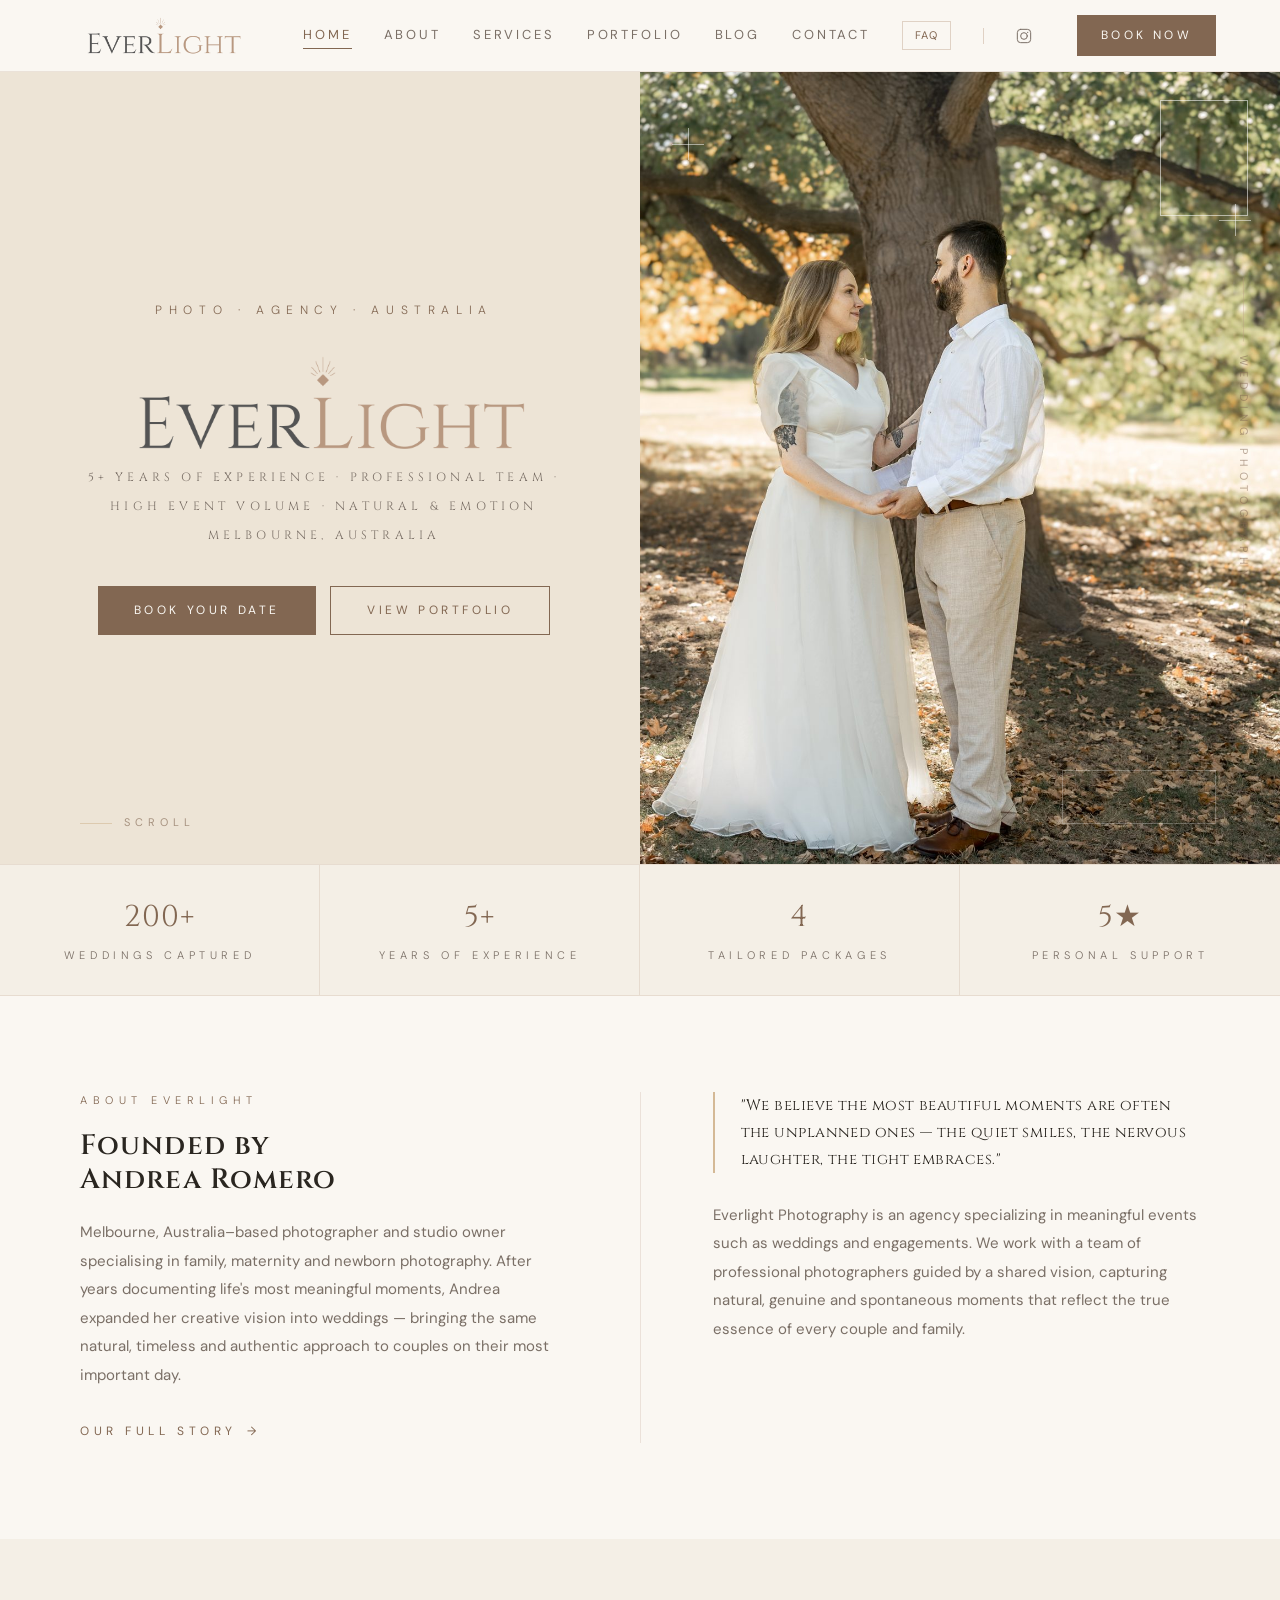
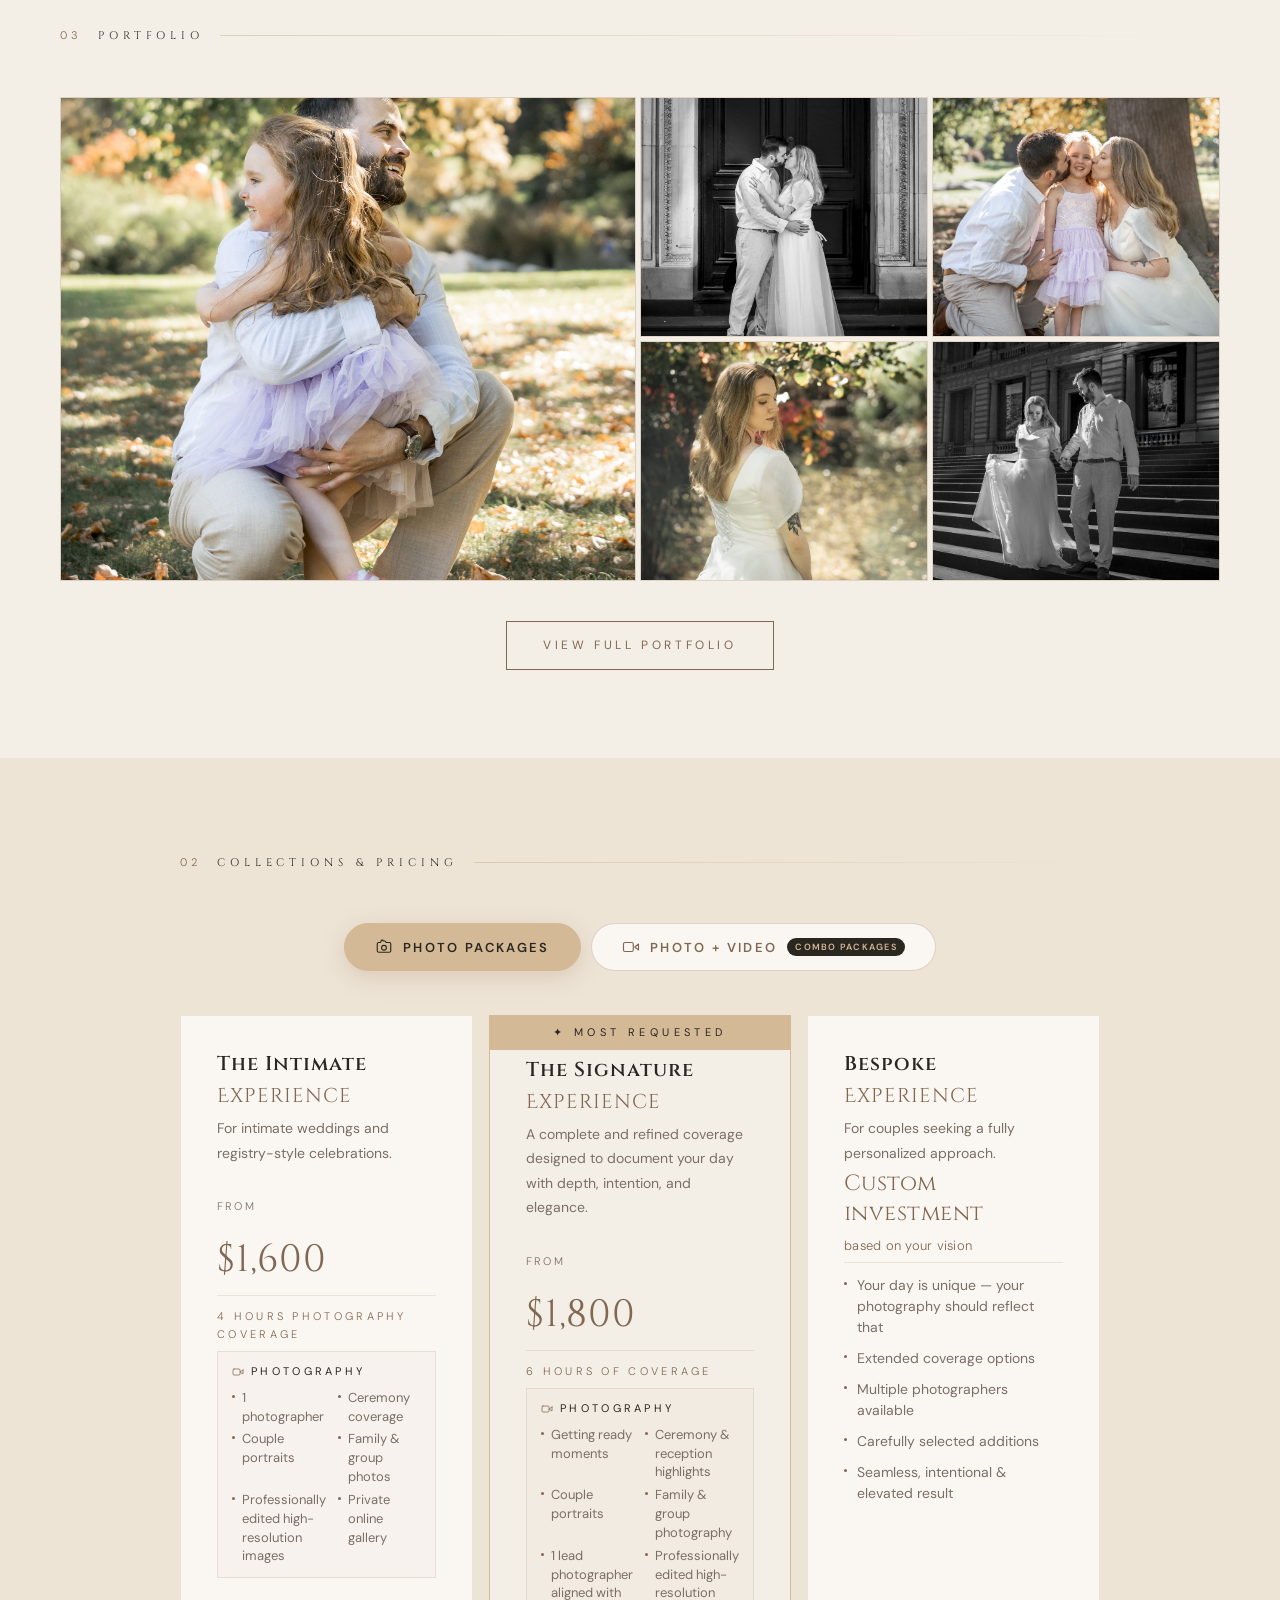
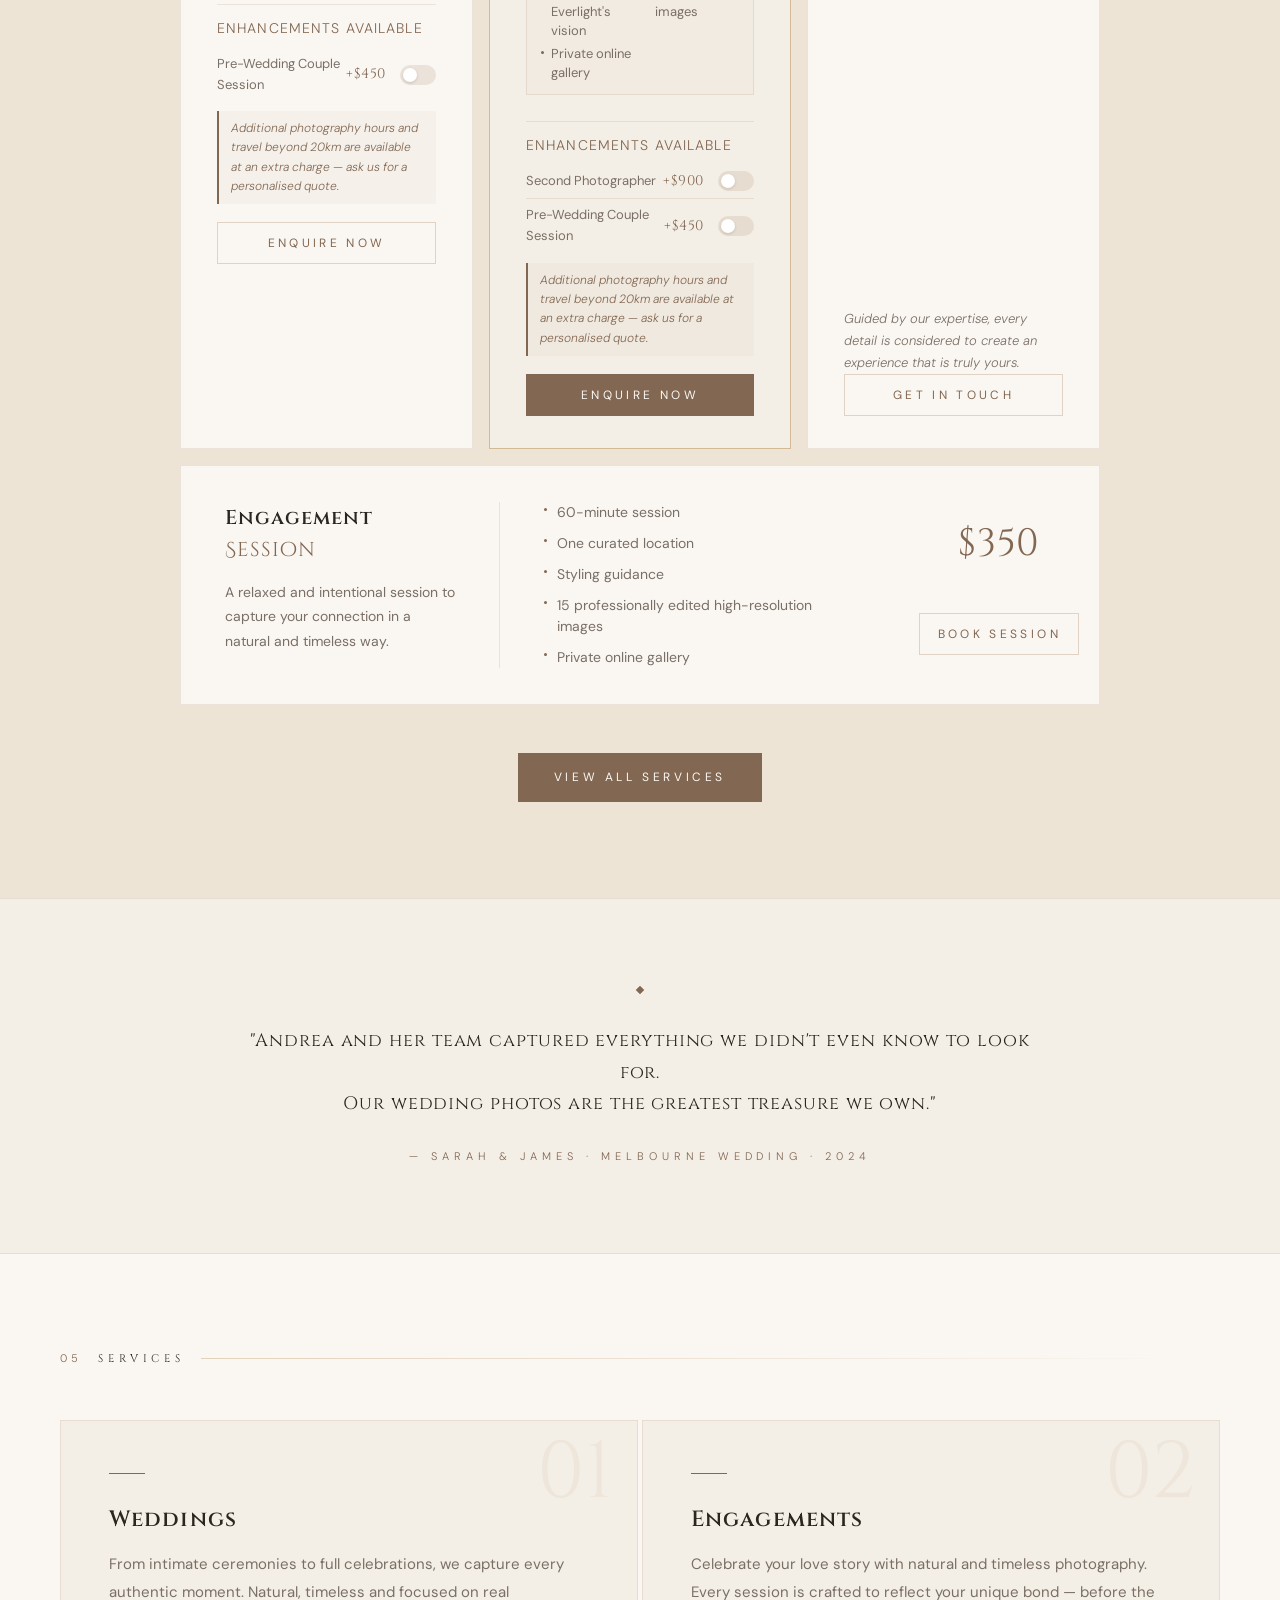
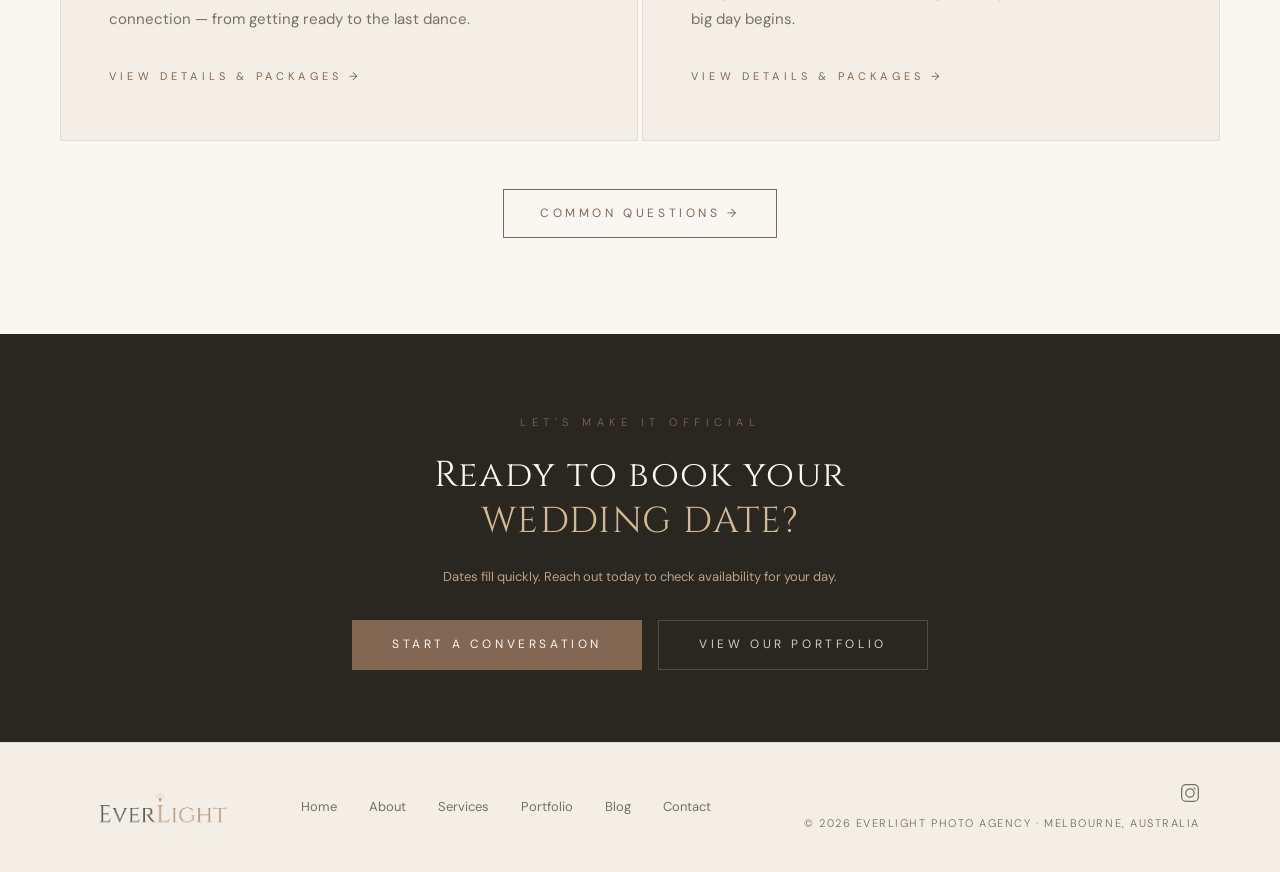
==== commit 6348a97e: "cambios de combos" ====
--- a/index.html
+++ b/index.html
@@ -212,12 +212,12 @@
     <div class="gallery-grid">
       <!-- Cell 1 — tall (span 2 rows) · imagen vertical recomendada -->
       <div class="gallery-cell">
-        <img src="images/gallery-01.png" alt="Wedding ceremony photography Melbourne — Everlight Photo Agency" loading="lazy">
+        <img src="images/_RAF5745.jpg" alt="Wedding ceremony photography Melbourne — Everlight Photo Agency" loading="lazy">
         <span class="gallery-cell-label">Ceremony · Melbourne</span>
       </div>
       <!-- Cell 2 -->
       <div class="gallery-cell">
-        <img src="images/gallery-02.png" alt="Bride portrait wedding photography Byron Bay" loading="lazy">
+        <img src="images/_RAF5943-Edit.jpg" alt="Bride portrait wedding photography Byron Bay" loading="lazy">
         <span class="gallery-cell-label">Portrait · Byron Bay</span>
       </div>
       <!-- Cell 3 -->
@@ -227,7 +227,7 @@
       </div>
       <!-- Cell 4 -->
       <div class="gallery-cell">
-        <img src="images/gallery-04.png" alt="Engagement session photography Yarra Valley" loading="lazy">
+        <img src="images/_RAF5533-Edit.jpg" alt="Engagement session photography Yarra Valley" loading="lazy">
         <span class="gallery-cell-label">Engagement · Yarra Valley</span>
       </div>
       <!-- Cell 5 -->
@@ -249,6 +249,22 @@
       <span class="eyebrow-title">Collections &amp; Pricing</span>
       <div class="eyebrow-line"></div>
     </div>
+
+    <!-- Collection tabs: Photo Packages · Photo + Video Combos -->
+    <div class="collection-tabs" role="tablist" aria-label="Collection type">
+      <button class="collection-tab is-active" id="tab-btn-photo" role="tab" aria-selected="true" aria-controls="tab-photo" data-tab="photo">
+        <svg class="collection-tab-icon" viewBox="0 0 24 24" stroke-width="1.5" stroke-linecap="round" stroke-linejoin="round"><path d="M3 8a2 2 0 0 1 2-2h2l1.2-1.6A1 1 0 0 1 11 4h2a1 1 0 0 1 .8.4L15 6h4a2 2 0 0 1 2 2v9a2 2 0 0 1-2 2H5a2 2 0 0 1-2-2V8z"/><circle cx="12" cy="13" r="3.2"/></svg>
+        <span class="collection-tab-text">Photo Packages</span>
+      </button>
+      <button class="collection-tab" id="tab-btn-combo" role="tab" aria-selected="false" aria-controls="tab-combo" data-tab="combo">
+        <svg class="collection-tab-icon" viewBox="0 0 24 24" stroke-width="1.5" stroke-linecap="round" stroke-linejoin="round"><rect x="2" y="6" width="13" height="12" rx="2"/><path d="M22 8l-5 4 5 4V8z"/></svg>
+        <span class="collection-tab-text">Photo + Video</span>
+        <span class="collection-tab-flag">Combo Packages</span>
+      </button>
+    </div>
+
+    <!-- PANEL: Photo Packages -->
+    <div class="tab-panel" id="tab-photo" role="tabpanel" aria-labelledby="tab-btn-photo">
     <div class="packages-grid">
 
       <!-- 01 · The Intimate Experience -->
@@ -258,6 +274,126 @@
         <div class="pkg-price">
           <span class="pkg-price-from" id="home-intimate-label">From</span><br>
           <span id="home-intimate-price">$1,600</span>
+        </div>
+        <div class="pkg-divider"></div>
+        <p class="pkg-coverage-hours">4 hours photography coverage</p>
+        <div class="pkg-coverage">
+          <div class="pkg-coverage-col">
+            <p class="pkg-coverage-heading">
+              <svg viewBox="0 0 24 24" stroke-width="1.5" stroke-linecap="round" stroke-linejoin="round"><rect x="2" y="6" width="14" height="12" rx="2"/><path d="M22 8l-6 4 6 4V8z"/></svg>
+              Photography
+            </p>
+            <ul class="pkg-coverage-list">
+              <li>1 photographer</li>
+              <li>Ceremony coverage</li>
+              <li>Couple portraits</li>
+              <li>Family &amp; group photos</li>
+              <li>Professionally edited high-resolution images</li>
+              <li>Private online gallery</li>
+            </ul>
+          </div>
+        </div>
+        <div class="pkg-addons">
+          <p class="pkg-addons-title">Enhancements Available</p>
+          <label class="pkg-toggle" for="home-intimate-couple">
+            <span class="toggle-label">
+              <span class="toggle-name">Pre-Wedding Couple Session</span>
+              <span class="toggle-price">+$450</span>
+            </span>
+            <input type="checkbox" id="home-intimate-couple" data-pkg="home-intimate" data-price="450">
+            <span class="toggle-track"></span>
+          </label>
+          <p class="pkg-extras-note">Additional photography hours and travel beyond 20km are available at an extra charge — ask us for a personalised quote.</p>
+        </div>
+        <button class="pkg-cta" onclick="enquireNow('home-pkg-intimate', 'The Intimate Experience')">Enquire Now</button>
+      </div>
+
+      <!-- 02 · The Signature Experience (Most Requested) -->
+      <div class="pkg-card featured" id="home-pkg-signature" data-base="1800">
+        <span class="pkg-featured-tag">✦ Most Requested</span>
+        <h3 class="pkg-name">The Signature <em>Experience</em></h3>
+        <p class="pkg-desc">A complete and refined coverage designed to document your day with depth, intention, and elegance.</p>
+        <div class="pkg-price">
+          <span class="pkg-price-from" id="home-signature-label">From</span><br>
+          <span id="home-signature-price">$1,800</span>
+        </div>
+        <div class="pkg-divider"></div>
+        <p class="pkg-coverage-hours">6 hours of coverage</p>
+        <div class="pkg-coverage">
+          <div class="pkg-coverage-col">
+            <p class="pkg-coverage-heading">
+              <svg viewBox="0 0 24 24" stroke-width="1.5" stroke-linecap="round" stroke-linejoin="round"><rect x="2" y="6" width="14" height="12" rx="2"/><path d="M22 8l-6 4 6 4V8z"/></svg>
+              Photography
+            </p>
+            <ul class="pkg-coverage-list">
+              <li>Getting ready moments</li>
+              <li>Ceremony &amp; reception highlights</li>
+              <li>Couple portraits</li>
+              <li>Family &amp; group photography</li>
+              <li>1 lead photographer aligned with Everlight's vision</li>
+              <li>Professionally edited high-resolution images</li>
+              <li>Private online gallery</li>
+            </ul>
+          </div>
+        </div>
+        <div class="pkg-addons">
+          <p class="pkg-addons-title">Enhancements Available</p>
+          <label class="pkg-toggle" for="home-signature-2nd">
+            <span class="toggle-label">
+              <span class="toggle-name">Second Photographer</span>
+              <span class="toggle-price">+$900</span>
+            </span>
+            <input type="checkbox" id="home-signature-2nd" data-pkg="home-signature" data-price="900">
+            <span class="toggle-track"></span>
+          </label>
+          <label class="pkg-toggle" for="home-signature-couple">
+            <span class="toggle-label">
+              <span class="toggle-name">Pre-Wedding Couple Session</span>
+              <span class="toggle-price">+$450</span>
+            </span>
+            <input type="checkbox" id="home-signature-couple" data-pkg="home-signature" data-price="450">
+            <span class="toggle-track"></span>
+          </label>
+          <p class="pkg-extras-note">Additional photography hours and travel beyond 20km are available at an extra charge — ask us for a personalised quote.</p>
+        </div>
+        <button class="pkg-cta" onclick="enquireNow('home-pkg-signature', 'The Signature Experience')">Enquire Now</button>
+      </div>
+
+      <!-- 03 · Bespoke Experience -->
+      <div class="pkg-card">
+        <h3 class="pkg-name">Bespoke <em>Experience</em></h3>
+        <p class="pkg-desc">For couples seeking a fully personalized approach.</p>
+        <div class="pkg-price pkg-price-custom">Custom investment<br><span class="pkg-price-vision">based on your vision</span></div>
+        <div class="pkg-divider"></div>
+        <ul class="pkg-features">
+          <li><div class="pkg-dot"></div>Your day is unique — your photography should reflect that</li>
+          <li><div class="pkg-dot"></div>Extended coverage options</li>
+          <li><div class="pkg-dot"></div>Multiple photographers available</li>
+          <li><div class="pkg-dot"></div>Carefully selected additions</li>
+          <li><div class="pkg-dot"></div>Seamless, intentional &amp; elevated result</li>
+        </ul>
+        <p class="pkg-bespoke-note">Guided by our expertise, every detail is considered to create an experience that is truly yours.</p>
+        <button class="pkg-cta" onclick="enquireNow(null, 'Bespoke Experience')" style="margin-top:auto">Get in Touch</button>
+      </div>
+
+    </div>
+    </div><!-- /tab-photo -->
+
+    <!-- PANEL: Photo + Video Combos -->
+    <div class="tab-panel is-hidden" id="tab-combo" role="tabpanel" aria-labelledby="tab-btn-combo">
+    <div class="combo-intro">
+      <h3 class="combo-intro-title">Combo <em>Packages</em></h3>
+    </div>
+    <div class="packages-grid packages-grid--combo">
+
+      <!-- Combo 01 · The Intimate Experience -->
+      <div class="pkg-card" id="home-pkg-combo-intimate" data-base="3100">
+        <h3 class="pkg-name">The Intimate <em>Experience</em></h3>
+        <p class="pkg-desc">For intimate weddings and registry-style celebrations.</p>
+        <div class="pkg-price">
+          <span class="pkg-price-from" id="home-combo-intimate-label">From</span><br>
+          <span id="home-combo-intimate-price">$3,100</span>
+          <span class="pkg-price-vision">AUD</span>
         </div>
         <div class="pkg-divider"></div>
         <p class="pkg-coverage-hours">4 hours coverage</p>
@@ -290,28 +426,28 @@
           </div>
         </div>
         <div class="pkg-addons">
-          <p class="pkg-addons-title">Enhancements Available</p>
-          <label class="pkg-toggle" for="home-intimate-couple">
+          <p class="pkg-addons-title">Optional Additions</p>
+          <label class="pkg-toggle" for="home-combo-intimate-couple">
             <span class="toggle-label">
-              <span class="toggle-name">Pre-Wedding Couple Session</span>
-              <span class="toggle-price">+$450</span>
+              <span class="toggle-name">Couple Photo Session (Pre-Wedding 2hrs)</span>
+              <span class="toggle-price">+$400</span>
             </span>
-            <input type="checkbox" id="home-intimate-couple" data-pkg="home-intimate" data-price="450">
+            <input type="checkbox" id="home-combo-intimate-couple" data-pkg="home-combo-intimate" data-price="400">
             <span class="toggle-track"></span>
           </label>
-          <p class="pkg-extras-note">Additional photography hours and travel beyond 20km are available at an extra charge — ask us for a personalised quote.</p>
-        </div>
-        <button class="pkg-cta" onclick="enquireNow('home-pkg-intimate', 'The Intimate Experience')">Enquire Now</button>
-      </div>
-
-      <!-- 02 · The Signature Experience (Most Requested) -->
-      <div class="pkg-card featured" id="home-pkg-signature" data-base="1800">
+        </div>
+        <button class="pkg-cta" onclick="enquireNow('home-pkg-combo-intimate', 'Combo — The Intimate Experience')">Enquire Now</button>
+      </div>
+
+      <!-- Combo 02 · The Signature Experience (Most Requested) -->
+      <div class="pkg-card featured" id="home-pkg-combo-signature" data-base="3600">
         <span class="pkg-featured-tag">✦ Most Requested</span>
         <h3 class="pkg-name">The Signature <em>Experience</em></h3>
         <p class="pkg-desc">A complete and refined coverage designed to document your day with depth, intention, and elegance.</p>
         <div class="pkg-price">
-          <span class="pkg-price-from" id="home-signature-label">From</span><br>
-          <span id="home-signature-price">$1,800</span>
+          <span class="pkg-price-from" id="home-combo-signature-label">From</span><br>
+          <span id="home-combo-signature-price">$3,600</span>
+          <span class="pkg-price-vision">AUD</span>
         </div>
         <div class="pkg-divider"></div>
         <p class="pkg-coverage-hours">6 hours coverage</p>
@@ -344,46 +480,21 @@
           </div>
         </div>
         <div class="pkg-addons">
-          <p class="pkg-addons-title">Enhancements Available</p>
-          <label class="pkg-toggle" for="home-signature-2nd">
+          <p class="pkg-addons-title">Optional Additions</p>
+          <label class="pkg-toggle" for="home-combo-signature-couple">
             <span class="toggle-label">
-              <span class="toggle-name">Second Photographer</span>
-              <span class="toggle-price">+$900</span>
+              <span class="toggle-name">Couple Photo Session (Pre-Wedding 2hrs)</span>
+              <span class="toggle-price">+$350</span>
             </span>
-            <input type="checkbox" id="home-signature-2nd" data-pkg="home-signature" data-price="900">
+            <input type="checkbox" id="home-combo-signature-couple" data-pkg="home-combo-signature" data-price="350">
             <span class="toggle-track"></span>
           </label>
-          <label class="pkg-toggle" for="home-signature-couple">
-            <span class="toggle-label">
-              <span class="toggle-name">Pre-Wedding Couple Session</span>
-              <span class="toggle-price">+$450</span>
-            </span>
-            <input type="checkbox" id="home-signature-couple" data-pkg="home-signature" data-price="450">
-            <span class="toggle-track"></span>
-          </label>
-          <p class="pkg-extras-note">Additional photography hours and travel beyond 20km are available at an extra charge — ask us for a personalised quote.</p>
-        </div>
-        <button class="pkg-cta" onclick="enquireNow('home-pkg-signature', 'The Signature Experience')">Enquire Now</button>
-      </div>
-
-      <!-- 03 · Bespoke Experience -->
-      <div class="pkg-card">
-        <h3 class="pkg-name">Bespoke <em>Experience</em></h3>
-        <p class="pkg-desc">For couples seeking a fully personalized approach.</p>
-        <div class="pkg-price pkg-price-custom">Custom investment<br><span class="pkg-price-vision">based on your vision</span></div>
-        <div class="pkg-divider"></div>
-        <ul class="pkg-features">
-          <li><div class="pkg-dot"></div>Your day is unique — your photography should reflect that</li>
-          <li><div class="pkg-dot"></div>Extended coverage options</li>
-          <li><div class="pkg-dot"></div>Multiple photographers available</li>
-          <li><div class="pkg-dot"></div>Carefully selected additions</li>
-          <li><div class="pkg-dot"></div>Seamless, intentional &amp; elevated result</li>
-        </ul>
-        <p class="pkg-bespoke-note">Guided by our expertise, every detail is considered to create an experience that is truly yours.</p>
-        <button class="pkg-cta" onclick="enquireNow(null, 'Bespoke Experience')" style="margin-top:auto">Get in Touch</button>
-      </div>
-
-    </div>
+        </div>
+        <button class="pkg-cta" onclick="enquireNow('home-pkg-combo-signature', 'Combo — The Signature Experience')">Enquire Now</button>
+      </div>
+
+    </div>
+    </div><!-- /tab-combo -->
 
     <!-- Complementary plan: Engagement Session -->
     <div class="pkg-card-row">
@@ -570,6 +681,23 @@
     document.querySelectorAll('.pkg-toggle input[type="checkbox"]').forEach(cb => {
       cb.addEventListener('change', () => updatePackagePrice(cb.dataset.pkg));
     });
+
+    // Collection tabs — Photo Packages / Photo + Video Combos
+    (function () {
+      const tabs = document.querySelectorAll('.collection-tab');
+      function activate(name) {
+        tabs.forEach(function (t) {
+          const on = t.dataset.tab === name;
+          t.classList.toggle('is-active', on);
+          t.setAttribute('aria-selected', on ? 'true' : 'false');
+        });
+        document.getElementById('tab-photo').classList.toggle('is-hidden', name !== 'photo');
+        document.getElementById('tab-combo').classList.toggle('is-hidden', name !== 'combo');
+      }
+      tabs.forEach(function (t) {
+        t.addEventListener('click', function () { activate(t.dataset.tab); });
+      });
+    })();
 
     // ── Travel toggle — show/hide informative note ──
     document.querySelectorAll('.travel-toggle').forEach(function(cb) {
--- a/css/style.css
+++ b/css/style.css
@@ -711,6 +711,103 @@
   grid-template-columns: repeat(3, 1fr);
   gap: 16px;
   margin-top: 0;
+}
+.combo-intro {
+  text-align: center;
+  margin-top: 8px;
+  margin-bottom: 28px;
+}
+
+/* Collection tabs — Photo Packages · Photo + Video Combos */
+.collection-tabs {
+  display: flex;
+  justify-content: center;
+  gap: 10px;
+  flex-wrap: wrap;
+  margin: 0 0 44px;
+}
+.collection-tab {
+  display: inline-flex;
+  align-items: center;
+  gap: 10px;
+  padding: 14px 30px;
+  background: var(--white-linen);
+  border: 1px solid var(--border-mid);
+  border-radius: 999px;
+  font-family: var(--font-body);
+  font-size: 13px;
+  font-weight: 600;
+  letter-spacing: 0.18em;
+  text-transform: uppercase;
+  color: var(--taupe);
+  transition: background 0.3s ease, color 0.3s ease, border-color 0.3s ease, box-shadow 0.3s ease;
+}
+.collection-tab:hover {
+  border-color: var(--champagne);
+  color: var(--dark);
+}
+.collection-tab.is-active {
+  background: var(--champagne);
+  border-color: var(--champagne);
+  color: var(--dark);
+  box-shadow: 0 6px 22px rgba(184,152,128,0.35);
+}
+.collection-tab-icon {
+  width: 18px;
+  height: 18px;
+  stroke: currentColor;
+  fill: none;
+  flex-shrink: 0;
+}
+.collection-tab-flag {
+  font-size: 9px;
+  letter-spacing: 0.14em;
+  padding: 3px 8px;
+  border-radius: 999px;
+  background: var(--dark);
+  color: var(--champagne);
+}
+.tab-panel.is-hidden { display: none; }
+@media (max-width: 600px) {
+  .collection-tab { padding: 12px 18px; font-size: 11px; letter-spacing: 0.12em; }
+  .collection-tab-flag { display: none; }
+}
+.combo-intro-title {
+  font-family: var(--font-display);
+  font-size: 24px;
+  font-weight: 600;
+  color: var(--dark);
+  letter-spacing: 0.04em;
+}
+.combo-intro-title em {
+  font-family: var(--font-accent);
+  font-style: normal;
+  font-weight: 400;
+}
+.combo-intro-desc {
+  font-family: var(--font-body);
+  font-weight: 300;
+  color: var(--taupe);
+  font-size: 14px;
+  margin-top: 8px;
+}
+.packages-grid--combo {
+  grid-template-columns: repeat(2, 1fr);
+}
+.packages-grid--combo .pkg-coverage {
+  grid-template-columns: 1fr 1fr;
+}
+.packages-grid--combo .pkg-coverage-col + .pkg-coverage-col {
+  border-top: none;
+  border-left: 1px solid var(--border);
+}
+@media (max-width: 880px) {
+  .packages-grid--combo { grid-template-columns: 1fr; }
+  .packages-grid--combo .pkg-coverage { grid-template-columns: 1fr; }
+  .packages-grid--combo .pkg-coverage-col + .pkg-coverage-col {
+    border-left: none;
+    border-top: 1px solid var(--border);
+  }
 }
 .pkg-card {
   background: var(--white-linen);
